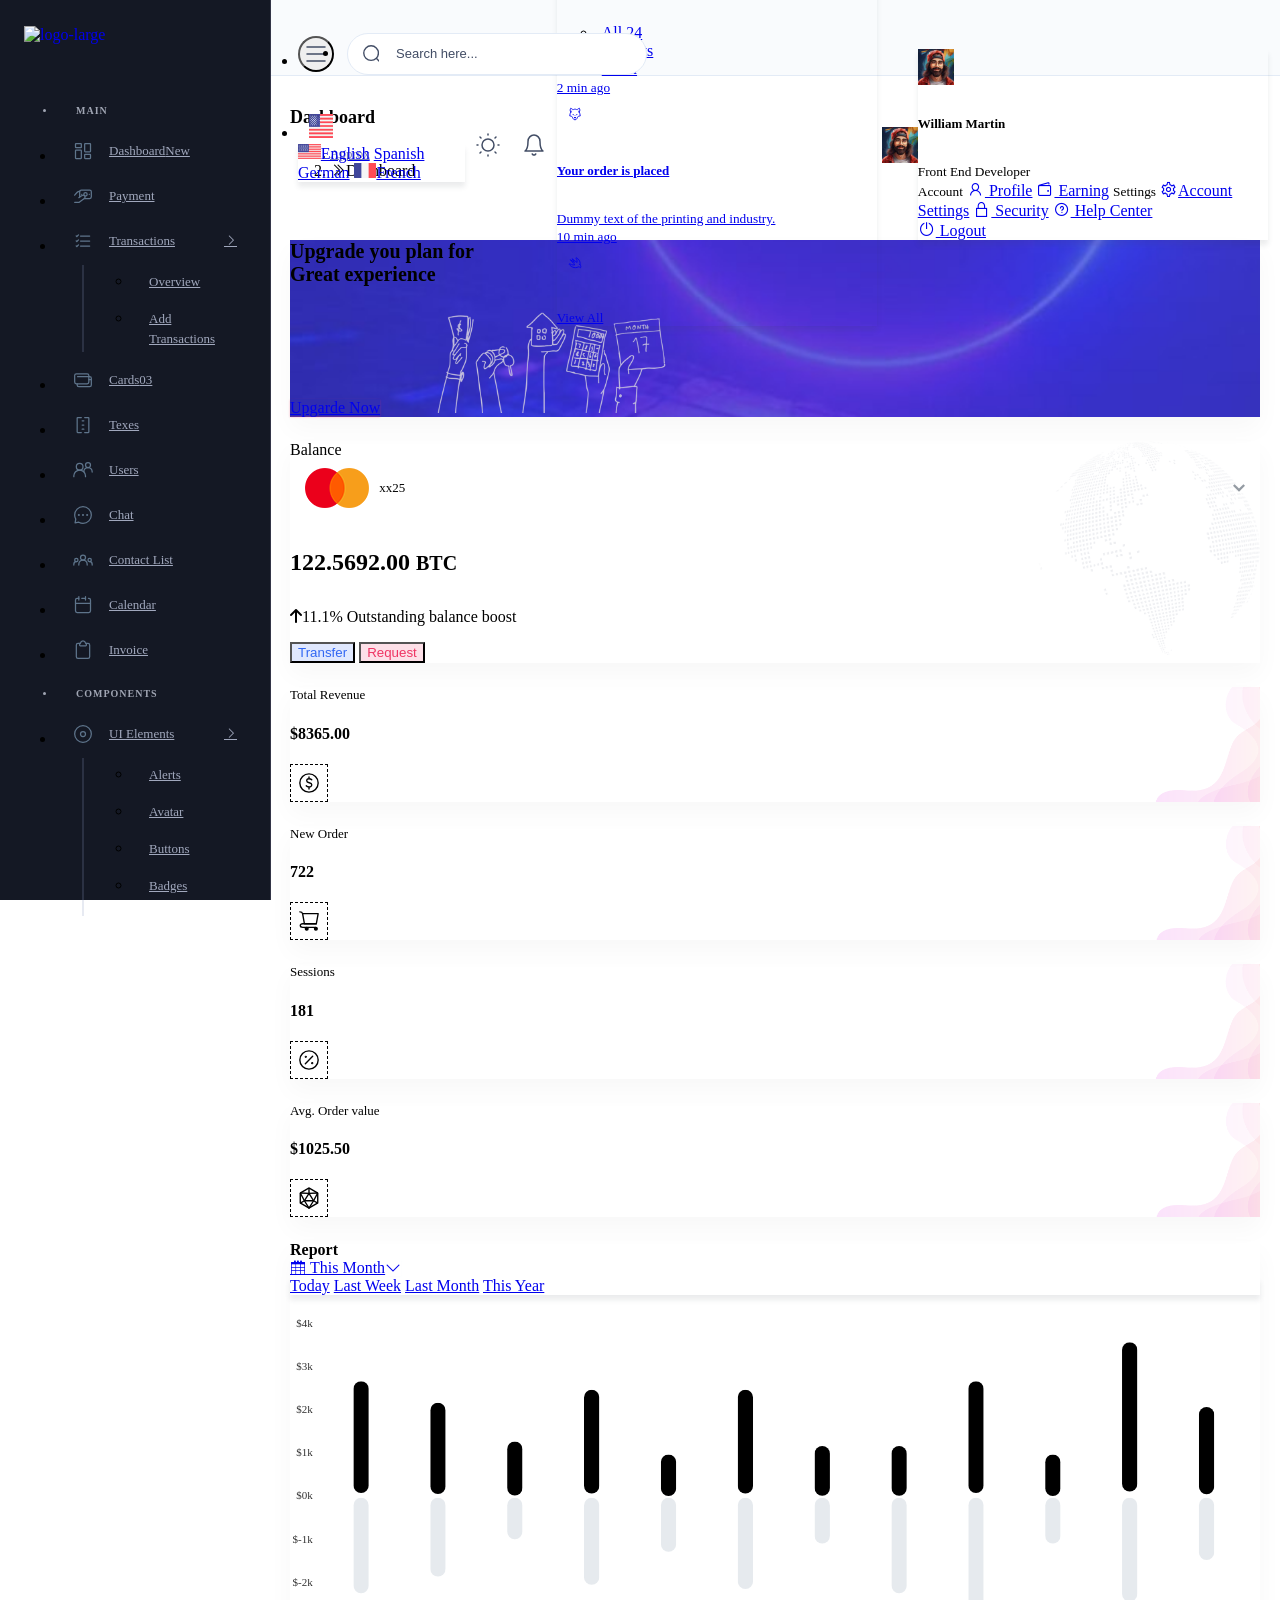
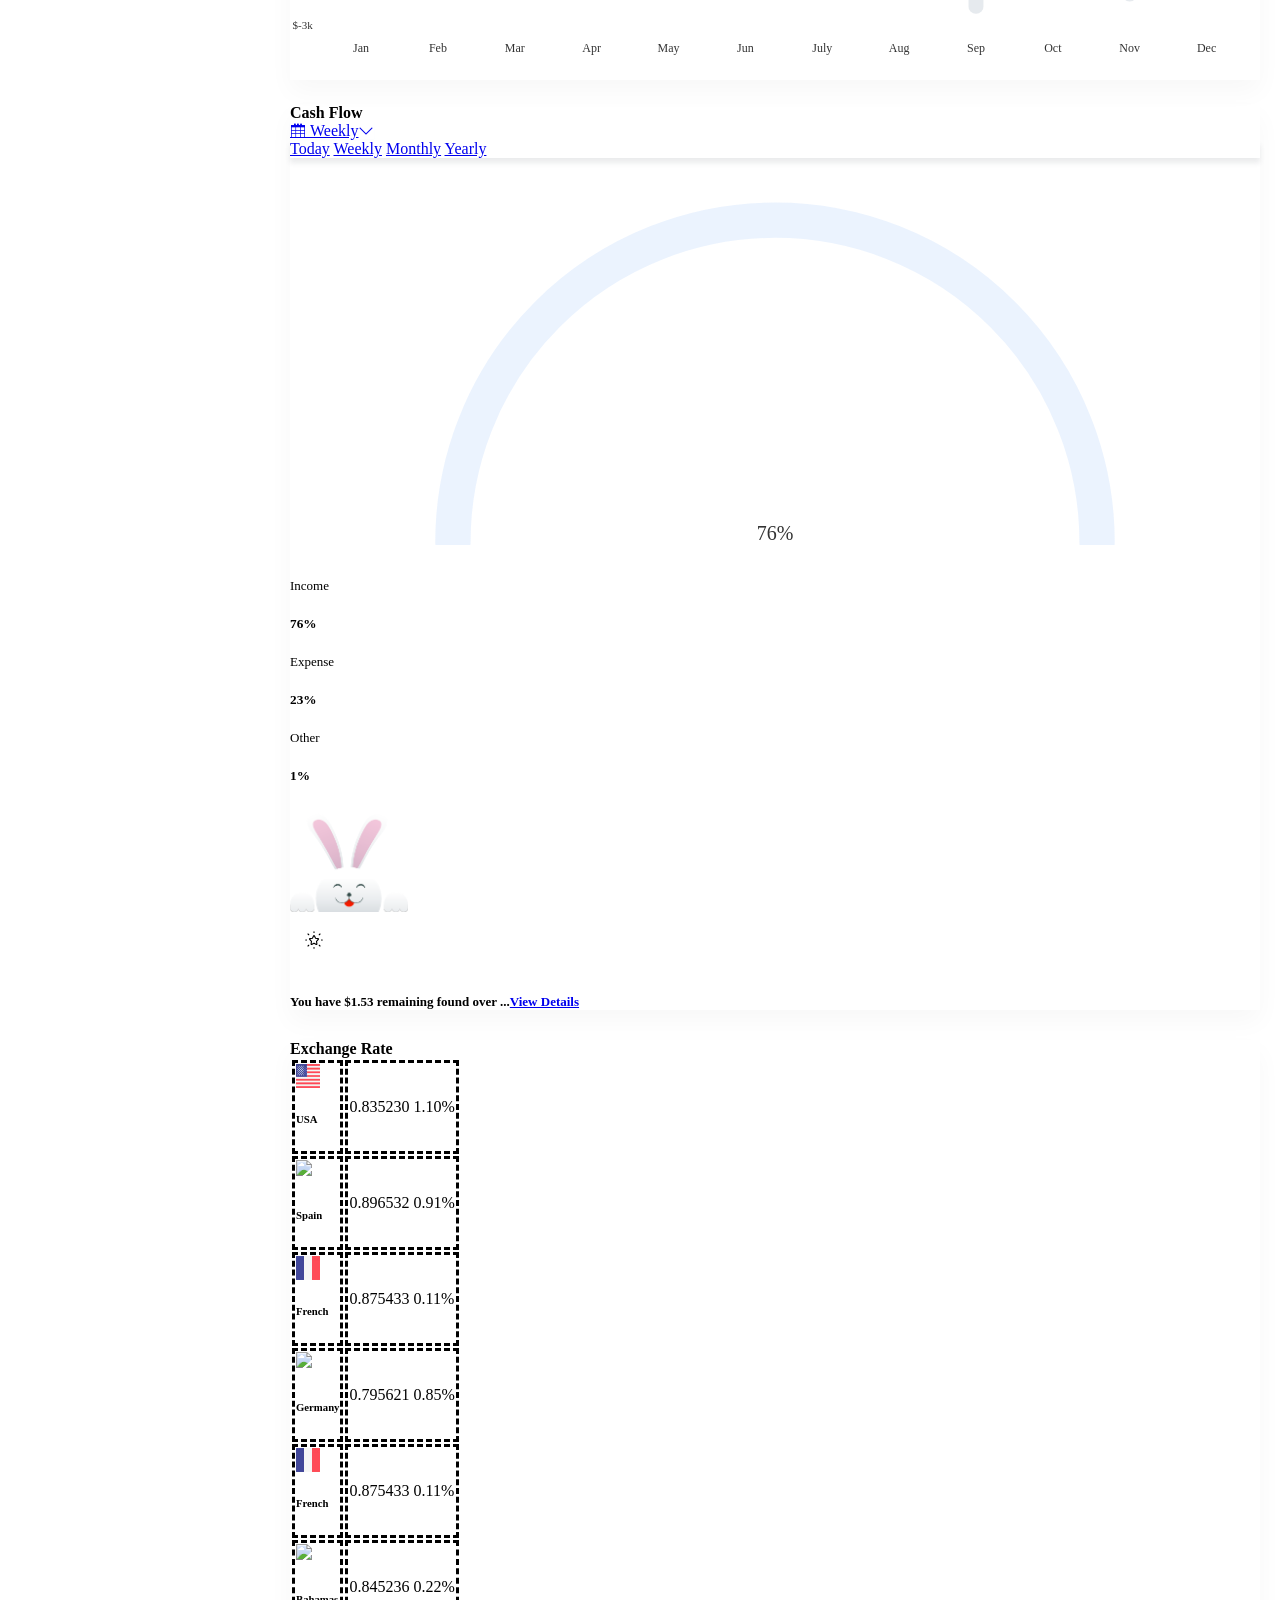
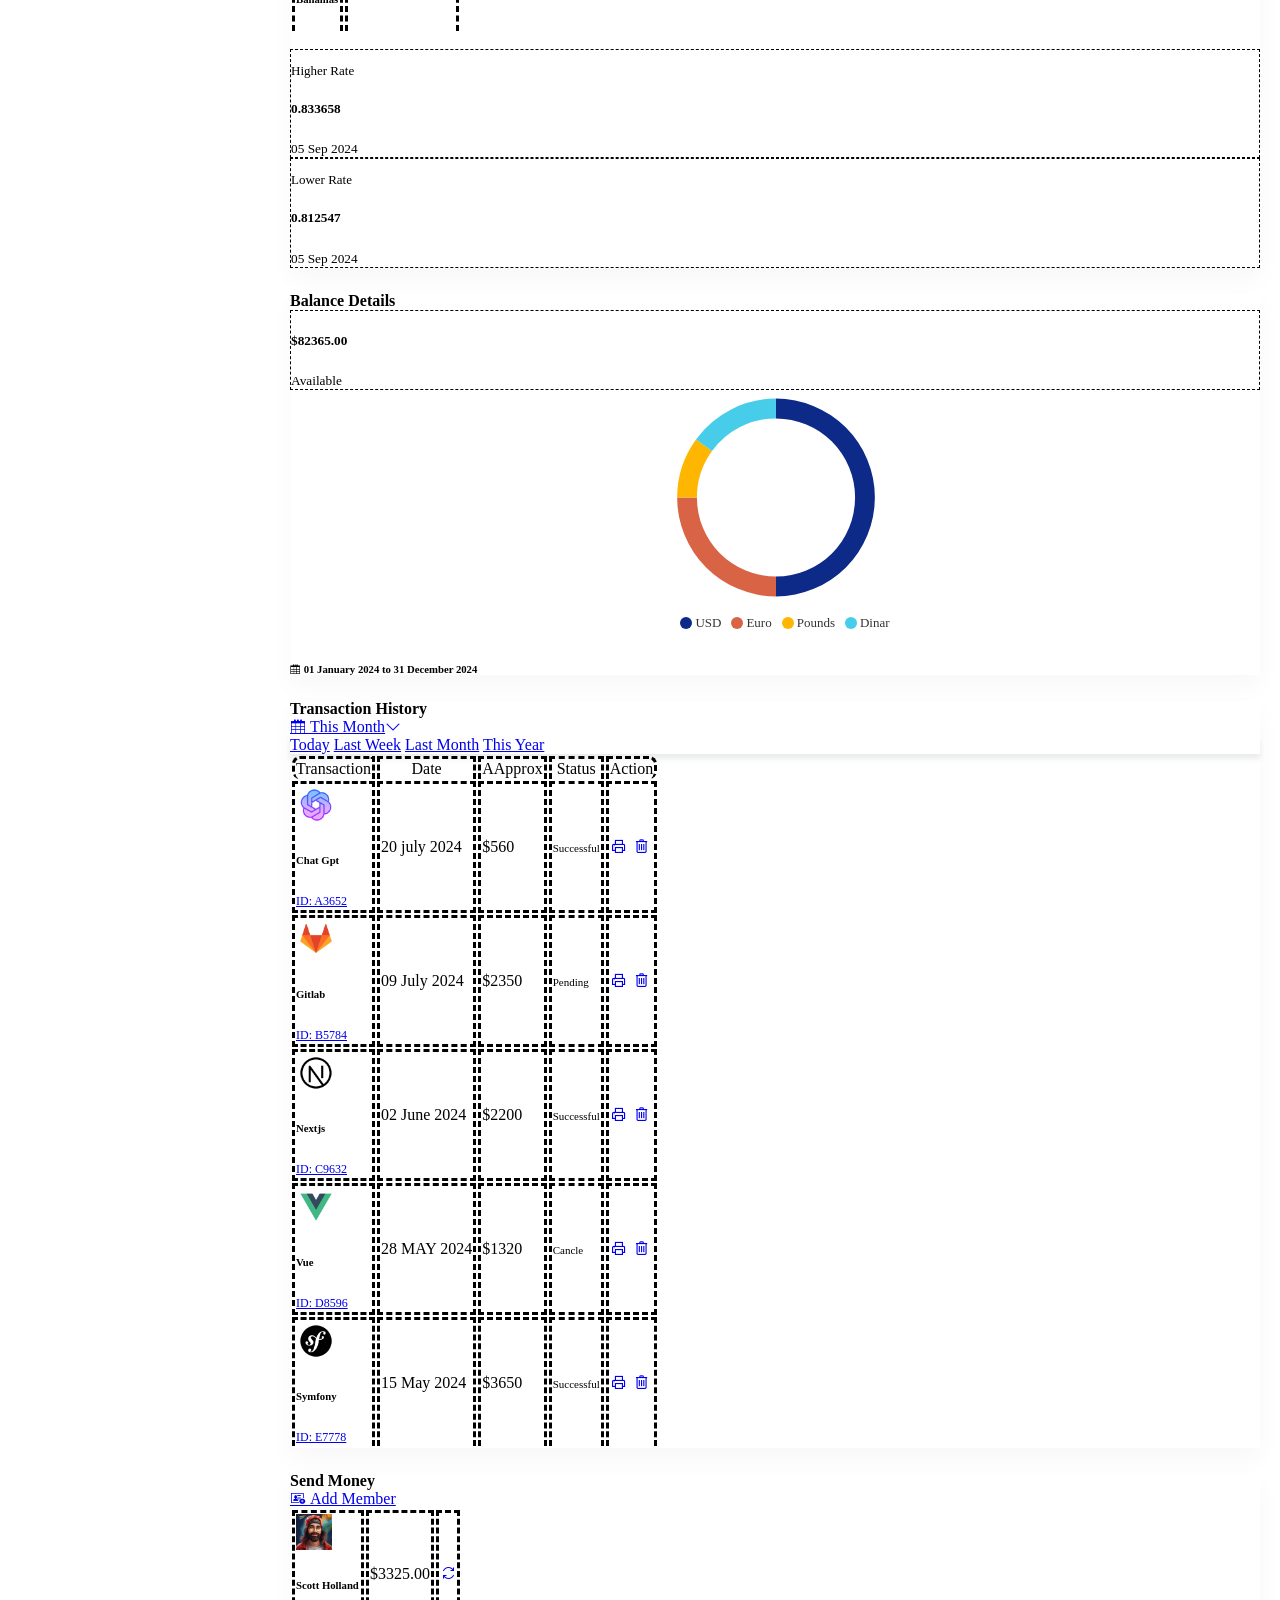
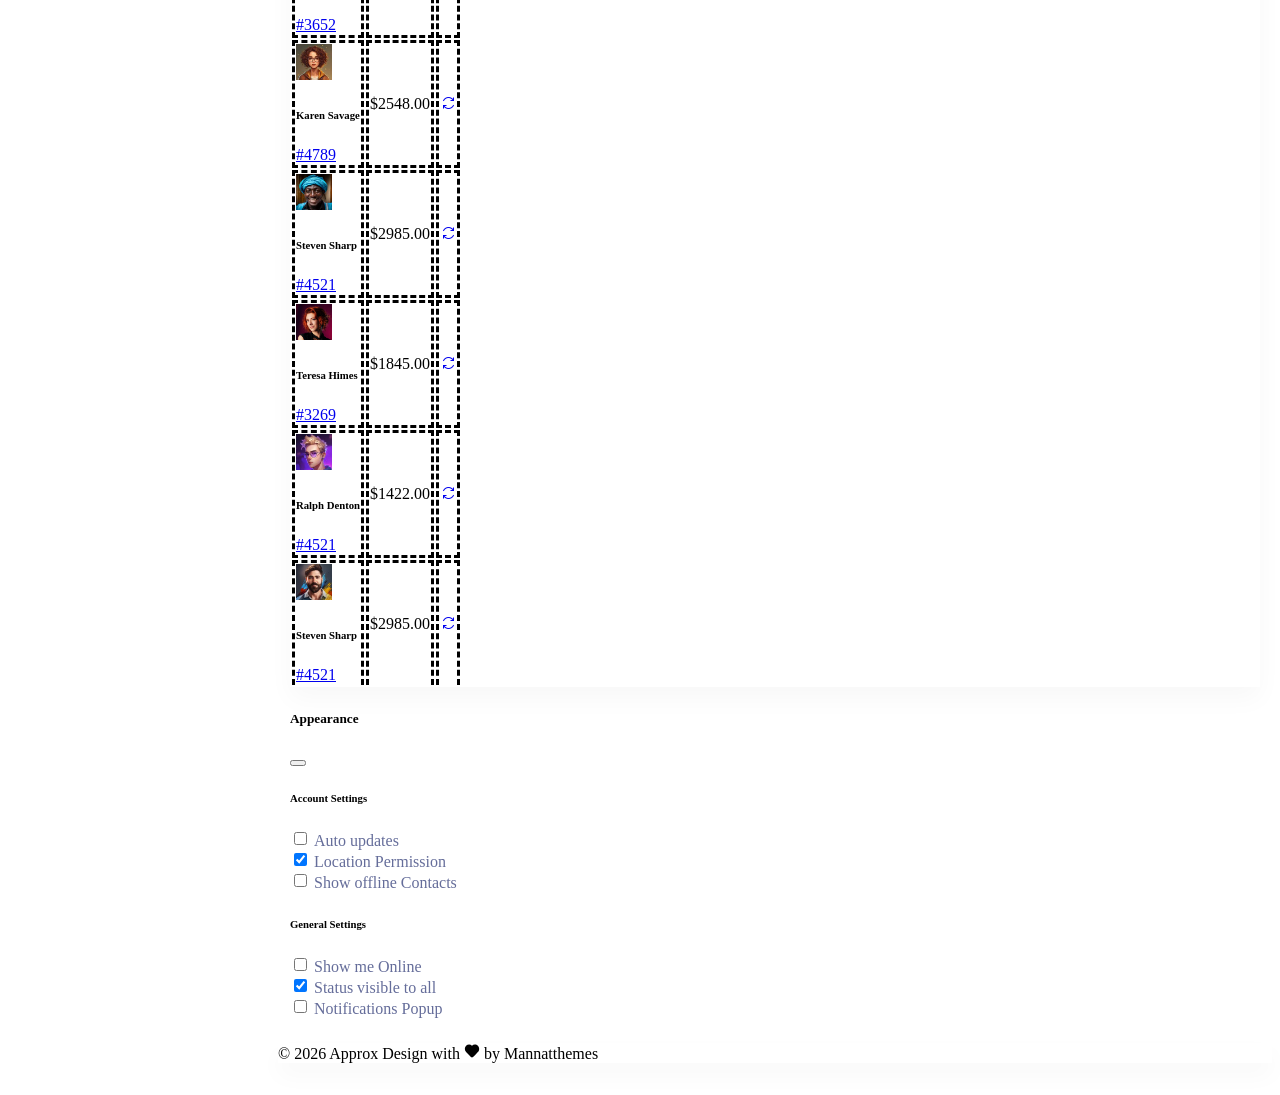
==== template/index.html @ e27d9a94 "initialisation de la partie frontend du projet e-kigega qui est un plateforme de gestion financiere " ====
<!DOCTYPE html>
<html lang="en" dir="ltr" data-startbar="dark" data-bs-theme="light">

<head>
    

    <meta charset="utf-8" />
            <title>Dashboard | Approx - Admin & Dashboard Template</title>
            <meta name="viewport" content="width=device-width, initial-scale=1, shrink-to-fit=no">
            <meta content="Premium Multipurpose Admin & Dashboard Template" name="description" />
            <meta content="" name="author" />
            <meta http-equiv="X-UA-Compatible" content="IE=edge" />

            <!-- App favicon -->
            <link rel="shortcut icon" href="assets/images/favicon.ico">

       

     <!-- App css -->
     <link href="assets/css/bootstrap.min.css" rel="stylesheet" type="text/css" />
     <link href="assets/css/icons.min.css" rel="stylesheet" type="text/css" />
     <link href="assets/css/app.min.css" rel="stylesheet" type="text/css" />

</head>

<body>

    <!-- Top Bar Start -->
    <div class="topbar d-print-none">
        <div class="container-fluid">
            <nav class="topbar-custom d-flex justify-content-between" id="topbar-custom">    
        

                <ul class="topbar-item list-unstyled d-inline-flex align-items-center mb-0">                        
                    <li>
                        <button class="nav-link mobile-menu-btn nav-icon" id="togglemenu">
                            <i class="iconoir-menu"></i>
                        </button>
                    </li> 
                    <li class="hide-phone app-search">
                        <form role="search" action="#" method="get">
                            <input type="search" name="search" class="form-control top-search mb-0" placeholder="Search here...">
                            <button type="submit"><i class="iconoir-search"></i></button>
                        </form>
                    </li>                    
                </ul>
                <ul class="topbar-item list-unstyled d-inline-flex align-items-center mb-0">
                   
                    <li class="dropdown">
                        <a class="nav-link dropdown-toggle arrow-none nav-icon" data-bs-toggle="dropdown" href="#" role="button"
                        aria-haspopup="false" aria-expanded="false" data-bs-offset="0,19">
                        <img src="assets/images/flags/us_flag.jpg" alt="" class="thumb-sm rounded-circle">
                        </a>
                        <div class="dropdown-menu">
                            <a class="dropdown-item" href="#"><img src="assets/images/flags/us_flag.jpg" alt="" height="15" class="me-2">English</a>
                            <a class="dropdown-item" href="#"><img src="assets/images/flags/spain_flag.jpg" alt="" height="15" class="me-2">Spanish</a>
                            <a class="dropdown-item" href="#"><img src="assets/images/flags/germany_flag.jpg" alt="" height="15" class="me-2">German</a>
                            <a class="dropdown-item" href="#"><img src="assets/images/flags/french_flag.jpg" alt="" height="15" class="me-2">French</a>
                        </div>
                    </li><!--end topbar-language-->
        
                    <li class="topbar-item">
                        <a class="nav-link nav-icon" href="javascript:void(0);" id="light-dark-mode">
                            <i class="iconoir-half-moon dark-mode"></i>
                            <i class="iconoir-sun-light light-mode"></i>
                        </a>                    
                    </li>
    
                    <li class="dropdown topbar-item">
                        <a class="nav-link dropdown-toggle arrow-none nav-icon" data-bs-toggle="dropdown" href="#" role="button"
                            aria-haspopup="false" aria-expanded="false" data-bs-offset="0,19">
                            <i class="iconoir-bell"></i>
                            <span class="alert-badge"></span>
                        </a>
                        <div class="dropdown-menu stop dropdown-menu-end dropdown-lg py-0">
                        
                            <h5 class="dropdown-item-text m-0 py-3 d-flex justify-content-between align-items-center">
                                Notifications <a href="#" class="badge text-body-tertiary badge-pill">
                                    <i class="iconoir-plus-circle fs-4"></i>
                                </a>
                            </h5>
                            <ul class="nav nav-tabs nav-tabs-custom nav-success nav-justified mb-1" role="tablist">
                                <li class="nav-item" role="presentation">
                                    <a class="nav-link mx-0 active" data-bs-toggle="tab" href="#All" role="tab" aria-selected="true">
                                        All <span class="badge bg-primary-subtle text-primary badge-pill ms-1">24</span>
                                    </a>
                                </li>
                                <li class="nav-item" role="presentation">
                                    <a class="nav-link mx-0" data-bs-toggle="tab" href="#Projects" role="tab" aria-selected="false" tabindex="-1">
                                        Projects
                                    </a>
                                </li>
                                <li class="nav-item" role="presentation">
                                    <a class="nav-link mx-0" data-bs-toggle="tab" href="#Teams" role="tab" aria-selected="false" tabindex="-1">
                                        Team
                                    </a>
                                </li>
                            </ul>
                            <div class="ms-0" style="max-height:230px;" data-simplebar>
                                <div class="tab-content" id="myTabContent">
                                    <div class="tab-pane fade show active" id="All" role="tabpanel" aria-labelledby="all-tab" tabindex="0">
                                        <!-- item-->
                                        <a href="#" class="dropdown-item py-3">
                                            <small class="float-end text-muted ps-2">2 min ago</small>
                                            <div class="d-flex align-items-center">
                                                <div class="flex-shrink-0 bg-primary-subtle text-primary thumb-md rounded-circle">
                                                    <i class="iconoir-wolf fs-4"></i>
                                                </div>
                                                <div class="flex-grow-1 ms-2 text-truncate">
                                                    <h6 class="my-0 fw-normal text-dark fs-13">Your order is placed</h6>
                                                    <small class="text-muted mb-0">Dummy text of the printing and industry.</small>
                                                </div><!--end media-body-->
                                            </div><!--end media-->
                                        </a><!--end-item-->
                                        <!-- item-->
                                        <a href="#" class="dropdown-item py-3">
                                            <small class="float-end text-muted ps-2">10 min ago</small>
                                            <div class="d-flex align-items-center">
                                                <div class="flex-shrink-0 bg-primary-subtle text-primary thumb-md rounded-circle">
                                                    <i class="iconoir-apple-swift fs-4"></i>
                                                </div>
                                                <div class="flex-grow-1 ms-2 text-truncate">
                                                    <h6 class="my-0 fw-normal text-dark fs-13">Meeting with designers</h6>
                                                    <small class="text-muted mb-0">It is a long established fact that a reader.</small>
                                                </div><!--end media-body-->
                                            </div><!--end media-->
                                        </a><!--end-item-->
                                        <!-- item-->
                                        <a href="#" class="dropdown-item py-3">
                                            <small class="float-end text-muted ps-2">40 min ago</small>
                                            <div class="d-flex align-items-center">
                                                <div class="flex-shrink-0 bg-primary-subtle text-primary thumb-md rounded-circle">                                                    
                                                    <i class="iconoir-birthday-cake fs-4"></i>
                                                </div>
                                                <div class="flex-grow-1 ms-2 text-truncate">
                                                    <h6 class="my-0 fw-normal text-dark fs-13">UX 3 Task complete.</h6>
                                                    <small class="text-muted mb-0">Dummy text of the printing.</small>
                                                </div><!--end media-body-->
                                            </div><!--end media-->
                                        </a><!--end-item-->
                                        <!-- item-->
                                        <a href="#" class="dropdown-item py-3">
                                            <small class="float-end text-muted ps-2">1 hr ago</small>
                                            <div class="d-flex align-items-center">
                                                <div class="flex-shrink-0 bg-primary-subtle text-primary thumb-md rounded-circle">
                                                    <i class="iconoir-drone fs-4"></i>
                                                </div>
                                                <div class="flex-grow-1 ms-2 text-truncate">
                                                    <h6 class="my-0 fw-normal text-dark fs-13">Your order is placed</h6>
                                                    <small class="text-muted mb-0">It is a long established fact that a reader.</small>
                                                </div><!--end media-body-->
                                            </div><!--end media-->
                                        </a><!--end-item-->
                                        <!-- item-->
                                        <a href="#" class="dropdown-item py-3">
                                            <small class="float-end text-muted ps-2">2 hrs ago</small>
                                            <div class="d-flex align-items-center">
                                                <div class="flex-shrink-0 bg-primary-subtle text-primary thumb-md rounded-circle">
                                                    <i class="iconoir-user fs-4"></i>
                                                </div>
                                                <div class="flex-grow-1 ms-2 text-truncate">
                                                    <h6 class="my-0 fw-normal text-dark fs-13">Payment Successfull</h6>
                                                    <small class="text-muted mb-0">Dummy text of the printing.</small>
                                                </div><!--end media-body-->
                                            </div><!--end media-->
                                        </a><!--end-item-->
                                    </div>
                                    <div class="tab-pane fade" id="Projects" role="tabpanel" aria-labelledby="projects-tab" tabindex="0">
                                        <!-- item-->
                                        <a href="#" class="dropdown-item py-3">
                                            <small class="float-end text-muted ps-2">40 min ago</small>
                                            <div class="d-flex align-items-center">
                                                <div class="flex-shrink-0 bg-primary-subtle text-primary thumb-md rounded-circle">                                                    
                                                    <i class="iconoir-birthday-cake fs-4"></i>
                                                </div>
                                                <div class="flex-grow-1 ms-2 text-truncate">
                                                    <h6 class="my-0 fw-normal text-dark fs-13">UX 3 Task complete.</h6>
                                                    <small class="text-muted mb-0">Dummy text of the printing.</small>
                                                </div><!--end media-body-->
                                            </div><!--end media-->
                                        </a><!--end-item-->
                                        <!-- item-->
                                        <a href="#" class="dropdown-item py-3">
                                            <small class="float-end text-muted ps-2">1 hr ago</small>
                                            <div class="d-flex align-items-center">
                                                <div class="flex-shrink-0 bg-primary-subtle text-primary thumb-md rounded-circle">
                                                    <i class="iconoir-drone fs-4"></i>
                                                </div>
                                                <div class="flex-grow-1 ms-2 text-truncate">
                                                    <h6 class="my-0 fw-normal text-dark fs-13">Your order is placed</h6>
                                                    <small class="text-muted mb-0">It is a long established fact that a reader.</small>
                                                </div><!--end media-body-->
                                            </div><!--end media-->
                                        </a><!--end-item-->
                                        <!-- item-->
                                        <a href="#" class="dropdown-item py-3">
                                            <small class="float-end text-muted ps-2">2 hrs ago</small>
                                            <div class="d-flex align-items-center">
                                                <div class="flex-shrink-0 bg-primary-subtle text-primary thumb-md rounded-circle">
                                                    <i class="iconoir-user fs-4"></i>
                                                </div>
                                                <div class="flex-grow-1 ms-2 text-truncate">
                                                    <h6 class="my-0 fw-normal text-dark fs-13">Payment Successfull</h6>
                                                    <small class="text-muted mb-0">Dummy text of the printing.</small>
                                                </div><!--end media-body-->
                                            </div><!--end media-->
                                        </a><!--end-item-->
                                    </div>
                                    <div class="tab-pane fade" id="Teams" role="tabpanel" aria-labelledby="teams-tab" tabindex="0">
                                        <!-- item-->
                                        <a href="#" class="dropdown-item py-3">
                                            <small class="float-end text-muted ps-2">1 hr ago</small>
                                            <div class="d-flex align-items-center">
                                                <div class="flex-shrink-0 bg-primary-subtle text-primary thumb-md rounded-circle">
                                                    <i class="iconoir-drone fs-4"></i>
                                                </div>
                                                <div class="flex-grow-1 ms-2 text-truncate">
                                                    <h6 class="my-0 fw-normal text-dark fs-13">Your order is placed</h6>
                                                    <small class="text-muted mb-0">It is a long established fact that a reader.</small>
                                                </div><!--end media-body-->
                                            </div><!--end media-->
                                        </a><!--end-item-->
                                        <!-- item-->
                                        <a href="#" class="dropdown-item py-3">
                                            <small class="float-end text-muted ps-2">2 hrs ago</small>
                                            <div class="d-flex align-items-center">
                                                <div class="flex-shrink-0 bg-primary-subtle text-primary thumb-md rounded-circle">
                                                    <i class="iconoir-user fs-4"></i>
                                                </div>
                                                <div class="flex-grow-1 ms-2 text-truncate">
                                                    <h6 class="my-0 fw-normal text-dark fs-13">Payment Successfull</h6>
                                                    <small class="text-muted mb-0">Dummy text of the printing.</small>
                                                </div><!--end media-body-->
                                            </div><!--end media-->
                                        </a><!--end-item-->
                                    </div>
                                </div>
                            
                            </div>
                            <!-- All-->
                            <a href="pages-notifications.html" class="dropdown-item text-center text-dark fs-13 py-2">
                                View All <i class="fi-arrow-right"></i>
                            </a>
                        </div>
                    </li>
    
                    <li class="dropdown topbar-item">
                        <a class="nav-link dropdown-toggle arrow-none nav-icon" data-bs-toggle="dropdown" href="#" role="button"
                            aria-haspopup="false" aria-expanded="false" data-bs-offset="0,19">
                            <img src="assets/images/users/avatar-1.jpg" alt="" class="thumb-md rounded-circle">
                        </a>
                        <div class="dropdown-menu dropdown-menu-end py-0">
                            <div class="d-flex align-items-center dropdown-item py-2 bg-secondary-subtle">
                                <div class="flex-shrink-0">
                                    <img src="assets/images/users/avatar-1.jpg" alt="" class="thumb-md rounded-circle">
                                </div>
                                <div class="flex-grow-1 ms-2 text-truncate align-self-center">
                                    <h6 class="my-0 fw-medium text-dark fs-13">William Martin</h6>
                                    <small class="text-muted mb-0">Front End Developer</small>
                                </div><!--end media-body-->
                            </div>
                            <div class="dropdown-divider mt-0"></div>
                            <small class="text-muted px-2 pb-1 d-block">Account</small>
                            <a class="dropdown-item" href="pages-profile.html"><i class="las la-user fs-18 me-1 align-text-bottom"></i> Profile</a>
                            <a class="dropdown-item" href="pages-faq.html"><i class="las la-wallet fs-18 me-1 align-text-bottom"></i> Earning</a>
                            <small class="text-muted px-2 py-1 d-block">Settings</small>                        
                            <a class="dropdown-item" href="pages-profile.html"><i class="las la-cog fs-18 me-1 align-text-bottom"></i>Account Settings</a>
                            <a class="dropdown-item" href="pages-profile.html"><i class="las la-lock fs-18 me-1 align-text-bottom"></i> Security</a>
                            <a class="dropdown-item" href="pages-faq.html"><i class="las la-question-circle fs-18 me-1 align-text-bottom"></i> Help Center</a>                       
                            <div class="dropdown-divider mb-0"></div>
                            <a class="dropdown-item text-danger" href="auth-login.html"><i class="las la-power-off fs-18 me-1 align-text-bottom"></i> Logout</a>
                        </div>
                    </li>
                </ul><!--end topbar-nav-->
            </nav>
            <!-- end navbar-->
        </div>
    </div>
    <!-- Top Bar End -->
    <!-- leftbar-tab-menu -->
    <div class="startbar d-print-none">
        <!--start brand-->
        <div class="brand">
            <a href="index.html" class="logo">
                <span>
                    <img src="assets/images/logo-sm.png" alt="logo-small" class="logo-sm">
                </span>
                <span class="">
                    <img src="assets/images/logo-light.png" alt="logo-large" class="logo-lg logo-light">
                    <img src="assets/images/logo-dark.png" alt="logo-large" class="logo-lg logo-dark">
                </span>
            </a>
        </div>
        <!--end brand-->
        <!--start startbar-menu-->
        <div class="startbar-menu" >
            <div class="startbar-collapse" id="startbarCollapse" data-simplebar>
                <div class="d-flex align-items-start flex-column w-100">
                    <!-- Navigation -->
                    <ul class="navbar-nav mb-auto w-100">
                        <li class="menu-label mt-2">
                            <span>Main</span>
                        </li>

                        <li class="nav-item">
                            <a class="nav-link" href="index.html">
                                <i class="iconoir-report-columns menu-icon"></i>
                                <span>Dashboard</span>
                                <span class="badge text-bg-info ms-auto">New</span>
                            </a>
                        </li><!--end nav-item-->
                        <li class="nav-item">
                            <a class="nav-link" href="payment.html">
                                <i class="iconoir-hand-cash menu-icon"></i>
                                <span>Payment</span>
                            </a>
                        </li><!--end nav-item-->
                        <li class="nav-item">
                            <a class="nav-link" href="#sidebarTransactions" data-bs-toggle="collapse" role="button"
                                aria-expanded="false" aria-controls="sidebarTransactions">
                                <i class="iconoir-task-list menu-icon"></i>
                                <span>Transactions</span>
                            </a>
                            <div class="collapse " id="sidebarTransactions">
                                <ul class="nav flex-column">
                                    <li class="nav-item">
                                        <a class="nav-link" href="transactions.html">Overview</a>
                                    </li><!--end nav-item-->
                                    <li class="nav-item">
                                        <a class="nav-link" href="new-transaction.html">Add Transactions</a>
                                    </li><!--end nav-item-->
                                </ul><!--end nav-->
                            </div><!--end startbarTables-->
                        </li><!--end nav-item-->
                        <li class="nav-item">
                            <a class="nav-link" href="cards.html">
                                <i class="iconoir-credit-cards menu-icon"></i>
                                <span>Cards</span>
                                <span class="badge text-bg-pink ms-auto">03</span>
                            </a>
                        </li><!--end nav-item-->
                        <li class="nav-item">
                            <a class="nav-link" href="taxes.html">
                                <i class="iconoir-plug-type-l menu-icon"></i>
                                <span>Texes</span>
                            </a>
                        </li><!--end nav-item-->
                        <li class="nav-item">
                            <a class="nav-link" href="users.html">
                                <i class="iconoir-group menu-icon"></i>
                                <span>Users</span>
                            </a>
                        </li><!--end nav-item-->
                     
                        <li class="nav-item">
                            <a class="nav-link" href="apps-chat.html">
                                <i class="iconoir-chat-bubble menu-icon"></i> 
                                <span>Chat</span>
                            </a>
                        </li><!--end nav-item--> 
                        <li class="nav-item">
                            <a class="nav-link" href="apps-contact-list.html">
                                <i class="iconoir-community menu-icon"></i> 
                                <span>Contact List</span>
                            </a>
                        </li><!--end nav-item--> 
                        <li class="nav-item">
                            <a class="nav-link" href="apps-calendar.html">
                                <i class="iconoir-calendar menu-icon"></i> 
                                <span>Calendar</span>
                            </a>
                        </li><!--end nav-item-->  
                        <li class="nav-item">
                            <a class="nav-link" href="apps-invoice.html">
                                <i class="iconoir-paste-clipboard menu-icon"></i> 
                                <span>Invoice</span>
                            </a>
                        </li><!--end nav-item-->
                   
                        <li class="menu-label mt-2">
                            <small class="label-border">
                                <div class="border_left hidden-xs"></div>
                                <div class="border_right"></div>
                            </small>
                            <span>Components</span>
                        </li>
                        <li class="nav-item">
                            <a class="nav-link" href="#sidebarElements" data-bs-toggle="collapse" role="button"
                                aria-expanded="false" aria-controls="sidebarElements">
                                <i class="iconoir-compact-disc menu-icon"></i>
                                <span>UI Elements</span>
                            </a>
                            <div class="collapse " id="sidebarElements">
                                <ul class="nav flex-column">
                                    <li class="nav-item">
                                        <a class="nav-link" href="ui-alerts.html">Alerts</a>
                                    </li><!--end nav-item--> 
                                    <li class="nav-item">
                                        <a class="nav-link" href="ui-avatar.html">Avatar</a>
                                    </li><!--end nav-item-->
                                    <li class="nav-item">
                                        <a class="nav-link" href="ui-buttons.html">Buttons</a>
                                    </li><!--end nav-item-->
                                    <li class="nav-item">
                                        <a class="nav-link" href="ui-badges.html">Badges</a>
                                    </li><!--end nav-item-->
                                    <li class="nav-item">
                                        <a class="nav-link" href="ui-cards.html">Cards</a>
                                    </li><!--end nav-item-->
                                    <li class="nav-item">
                                        <a class="nav-link" href="ui-carousels.html">Carousels</a>
                                    </li><!--end nav-item-->                                
                                    <li class="nav-item">
                                        <a class="nav-link" href="ui-dropdowns.html">Dropdowns</a>
                                    </li><!--end nav-item-->                                   
                                    <li class="nav-item">
                                        <a class="nav-link" href="ui-grids.html">Grids</a>
                                    </li><!--end nav-item-->                                
                                    <li class="nav-item">
                                        <a class="nav-link" href="ui-images.html">Images</a>
                                    </li><!--end nav-item-->
                                    <li class="nav-item">
                                        <a class="nav-link" href="ui-list.html">List</a>
                                    </li><!--end nav-item-->                                   
                                    <li class="nav-item">
                                        <a class="nav-link" href="ui-modals.html">Modals</a>
                                    </li><!--end nav-item-->
                                    <li class="nav-item">
                                        <a class="nav-link" href="ui-navs.html">Navs</a>
                                    </li><!--end nav-item-->
                                    <li class="nav-item">
                                        <a class="nav-link" href="ui-navbar.html">Navbar</a>
                                    </li><!--end nav-item--> 
                                    <li class="nav-item">
                                        <a class="nav-link" href="ui-paginations.html">Paginations</a>
                                    </li><!--end nav-item-->   
                                    <li class="nav-item">
                                        <a class="nav-link" href="ui-popover-tooltips.html">Popover & Tooltips</a>
                                    </li><!--end nav-item-->                                
                                    <li class="nav-item">
                                        <a class="nav-link" href="ui-progress.html">Progress</a>
                                    </li><!--end nav-item-->                                
                                    <li class="nav-item">
                                        <a class="nav-link" href="ui-spinners.html">Spinners</a>
                                    </li><!--end nav-item-->
                                    <li class="nav-item">
                                        <a class="nav-link" href="ui-tabs-accordions.html">Tabs & Accordions</a>
                                    </li><!--end nav-item-->                               
                                    <li class="nav-item">
                                        <a class="nav-link" href="ui-typography.html">Typography</a>
                                    </li><!--end nav-item-->
                                    <li class="nav-item">
                                        <a class="nav-link" href="ui-videos.html">Videos</a>
                                    </li><!--end nav-item--> 
                                </ul><!--end nav-->
                            </div><!--end startbarElements-->
                        </li><!--end nav-item-->
                        <li class="nav-item">
                            <a class="nav-link" href="#sidebarAdvancedUI" data-bs-toggle="collapse" role="button"
                                aria-expanded="false" aria-controls="sidebarAdvancedUI">
                                <i class="iconoir-peace-hand menu-icon"></i>
                                <span>Advanced UI</span><span class="badge rounded text-success bg-success-subtle ms-1">New</span>
                            </a>
                            <div class="collapse " id="sidebarAdvancedUI">
                                <ul class="nav flex-column">
                                    <li class="nav-item">
                                        <a class="nav-link" href="advanced-animation.html">Animation</a>
                                    </li><!--end nav-item-->
                                    <li class="nav-item">
                                        <a class="nav-link" href="advanced-clipboard.html">Clip Board</a>
                                    </li><!--end nav-item-->
                                    <li class="nav-item">
                                        <a class="nav-link" href="advanced-dragula.html">Dragula</a>
                                    </li><!--end nav-item-->
                                    <li class="nav-item">
                                        <a class="nav-link" href="advanced-files.html">File Manager</a>
                                    </li><!--end nav-item--> 
                                    <li class="nav-item">
                                        <a class="nav-link" href="advanced-highlight.html">Highlight</a>
                                    </li><!--end nav-item-->
                                    <li class="nav-item">
                                        <a class="nav-link" href="advanced-rangeslider.html">Range Slider</a>
                                    </li><!--end nav-item-->
                                    <li class="nav-item">
                                        <a class="nav-link" href="advanced-ratings.html">Ratings</a>
                                    </li><!--end nav-item-->
                                    <li class="nav-item">
                                        <a class="nav-link" href="advanced-ribbons.html">Ribbons</a>
                                    </li><!--end nav-item-->                                  
                                    <li class="nav-item">
                                        <a class="nav-link" href="advanced-sweetalerts.html">Sweet Alerts</a>
                                    </li><!--end nav-item-->
                                    <li class="nav-item">
                                        <a class="nav-link" href="advanced-toasts.html">Toasts</a>
                                    </li><!--end nav-item-->
                                </ul><!--end nav-->
                            </div><!--end startbarAdvancedUI-->
                        </li><!--end nav-item-->
                        <li class="nav-item">
                            <a class="nav-link" href="#sidebarForms" data-bs-toggle="collapse" role="button"
                                aria-expanded="false" aria-controls="sidebarForms">
                                <i class="iconoir-cube-hole menu-icon"></i>
                                <span>Forms</span>
                            </a>
                            <div class="collapse " id="sidebarForms">
                                <ul class="nav flex-column">
                                    <li class="nav-item">
                                        <a class="nav-link" href="forms-elements.html">Basic Elements</a>
                                    </li><!--end nav-item-->
                                    <li class="nav-item">
                                        <a class="nav-link" href="forms-advanced.html">Advance Elements</a>
                                    </li><!--end nav-item-->
                                    <li class="nav-item">
                                        <a class="nav-link" href="forms-validation.html">Validation</a>
                                    </li><!--end nav-item-->
                                    <li class="nav-item">
                                        <a class="nav-link" href="forms-wizard.html">Wizard</a>
                                    </li><!--end nav-item-->
                                    <li class="nav-item">
                                        <a class="nav-link" href="forms-editors.html">Editors</a>
                                    </li><!--end nav-item-->
                                    <li class="nav-item">
                                        <a class="nav-link" href="forms-uploads.html">File Upload</a>
                                    </li><!--end nav-item-->
                                    <li class="nav-item">
                                        <a class="nav-link" href="forms-img-crop.html">Image Crop</a>
                                    </li><!--end nav-item-->
                                </ul><!--end nav-->
                            </div><!--end startbarForms-->
                        </li><!--end nav-item-->
                        <li class="nav-item">
                            <a class="nav-link" href="#sidebarCharts" data-bs-toggle="collapse" role="button"
                                aria-expanded="false" aria-controls="sidebarCharts">
                                <i class="iconoir-candlestick-chart menu-icon"></i>
                                <span>Charts</span>
                            </a>
                            <div class="collapse " id="sidebarCharts">
                                <ul class="nav flex-column">
                                    <li class="nav-item">
                                        <a class="nav-link" href="charts-apex.html">Apex</a>
                                    </li><!--end nav-item-->
                                    <li class="nav-item">
                                        <a class="nav-link" href="charts-justgage.html">JustGage</a>
                                    </li><!--end nav-item-->
                                    <li class="nav-item">
                                        <a class="nav-link" href="charts-chartjs.html">Chartjs</a>
                                    </li><!--end nav-item--> 
                                    <li class="nav-item">
                                        <a class="nav-link" href="charts-toast-ui.html">Toast</a>
                                    </li><!--end nav-item--> 
                                </ul><!--end nav-->
                            </div><!--end startbarCharts-->
                        </li><!--end nav-item-->
                        <li class="nav-item">
                            <a class="nav-link" href="#sidebarTables" data-bs-toggle="collapse" role="button"
                                aria-expanded="false" aria-controls="sidebarTables">
                                <i class="iconoir-list menu-icon"></i>
                                <span>Tables</span>
                            </a>
                            <div class="collapse " id="sidebarTables">
                                <ul class="nav flex-column">
                                    <li class="nav-item">
                                        <a class="nav-link" href="tables-basic.html">Basic</a>
                                    </li><!--end nav-item-->
                                    <li class="nav-item">
                                        <a class="nav-link" href="tables-datatable.html">Datatables</a>
                                    </li><!--end nav-item-->
                                    <li class="nav-item">
                                        <a class="nav-link" href="tables-editable.html">Editable</a>
                                    </li><!--end nav-item--> 
                                </ul><!--end nav-->
                            </div><!--end startbarTables-->
                        </li><!--end nav-item-->
                        <li class="nav-item">
                            <a class="nav-link" href="#sidebarIcons" data-bs-toggle="collapse" role="button"
                                aria-expanded="false" aria-controls="sidebarIcons">
                                <i class="iconoir-fire-flame menu-icon"></i>
                                <span>Icons</span>
                            </a>
                            <div class="collapse " id="sidebarIcons">
                                <ul class="nav flex-column">
                                    <li class="nav-item">
                                        <a class="nav-link" href="icons-fontawesome.html">Font Awesome</a>
                                    </li><!--end nav-item-->
                                    <li class="nav-item">
                                        <a class="nav-link" href="icons-lineawesome.html">Line Awesome</a>
                                    </li><!--end nav-item-->
                                    <li class="nav-item">
                                        <a class="nav-link" href="icons-icofont.html">Icofont</a>
                                    </li><!--end nav-item-->
                                    <li class="nav-item">
                                        <a class="nav-link" href="icons-iconoir.html">Iconoir</a>
                                    </li><!--end nav-item-->
                                </ul><!--end nav-->
                            </div><!--end startbarIcons-->
                        </li><!--end nav-item-->
                        <li class="nav-item">
                            <a class="nav-link" href="#sidebarMaps" data-bs-toggle="collapse" role="button"
                                aria-expanded="false" aria-controls="sidebarMaps">
                                <i class="iconoir-map-pin menu-icon"></i>
                                <span>Maps</span>
                            </a>
                            <div class="collapse " id="sidebarMaps">
                                <ul class="nav flex-column">
                                    <li class="nav-item">
                                        <a class="nav-link" href="maps-google.html">Google Maps</a>
                                    </li><!--end nav-item-->
                                    <li class="nav-item">
                                        <a class="nav-link" href="maps-leaflet.html">Leaflet Maps</a>
                                    </li><!--end nav-item-->
                                    <li class="nav-item">
                                        <a class="nav-link" href="maps-vector.html">Vector Maps</a>
                                    </li><!--end nav-item--> 
                                </ul><!--end nav-->
                            </div><!--end startbarMaps-->
                        </li><!--end nav-item-->
                        <li class="nav-item">
                            <a class="nav-link" href="#sidebarEmailTemplates" data-bs-toggle="collapse" role="button"
                                aria-expanded="false" aria-controls="sidebarEmailTemplates">
                                <i class="iconoir-send-mail menu-icon"></i>
                                <span>Email Templates</span>
                            </a>
                            <div class="collapse " id="sidebarEmailTemplates">
                                <ul class="nav flex-column">
                                    <li class="nav-item">
                                        <a class="nav-link" href="email-templates-basic.html">Basic Action Email</a>
                                    </li><!--end nav-item-->
                                    <li class="nav-item">
                                        <a class="nav-link" href="email-templates-alert.html">Alert Email</a>
                                    </li><!--end nav-item-->
                                    <li class="nav-item">
                                        <a class="nav-link" href="email-templates-billing.html">Billing Email</a>
                                    </li><!--end nav-item-->  
                                </ul><!--end nav-->
                            </div><!--end startbarEmailTemplates-->
                        </li><!--end nav-item-->
                        <li class="menu-label mt-2">
                            <small class="label-border">
                                <div class="border_left hidden-xs"></div>
                                <div class="border_right"></div>
                            </small>
                            <span>Crafted</span>
                        </li>
                        <li class="nav-item">
                            <a class="nav-link" href="#sidebarPages" data-bs-toggle="collapse" role="button"
                                aria-expanded="false" aria-controls="sidebarPages">
                                <i class="iconoir-page-star menu-icon"></i>
                                <span>Pages</span>
                            </a>
                            <div class="collapse " id="sidebarPages">
                                <ul class="nav flex-column">
                                    <li class="nav-item">
                                        <a class="nav-link" href="pages-profile.html">Profile</a>
                                    </li><!--end nav-item-->
                                    <li class="nav-item">
                                        <a class="nav-link" href="pages-notifications.html">Notifications</a>
                                    </li><!--end nav-item-->
                                    <li class="nav-item">
                                        <a class="nav-link" href="pages-timeline.html">Timeline</a>
                                    </li><!--end nav-item-->
                                    <li class="nav-item">
                                        <a class="nav-link" href="pages-treeview.html">Treeview</a>
                                    </li><!--end nav-item-->
                                    <li class="nav-item">
                                        <a class="nav-link" href="pages-starter.html">Starter Page</a>
                                    </li><!--end nav-item-->
                                    <li class="nav-item">
                                        <a class="nav-link" href="pages-pricing.html">Pricing</a>
                                    </li><!--end nav-item-->
                                    <li class="nav-item">
                                        <a class="nav-link" href="pages-blogs.html">Blogs</a>
                                    </li><!--end nav-item-->
                                    <li class="nav-item">
                                        <a class="nav-link" href="pages-faq.html">FAQs</a>
                                    </li><!--end nav-item-->
                                    <li class="nav-item">
                                        <a class="nav-link" href="pages-gallery.html">Gallery</a>
                                    </li><!--end nav-item-->  
                                </ul><!--end nav-->
                            </div><!--end startbarPages-->
                        </li><!--end nav-item-->
                        <li class="nav-item">
                            <a class="nav-link" href="#sidebarAuthentication" data-bs-toggle="collapse" role="button"
                                aria-expanded="false" aria-controls="sidebarAuthentication">
                                <i class="iconoir-fingerprint-lock-circle menu-icon"></i>
                                <span>Authentication</span>
                            </a>
                            <div class="collapse " id="sidebarAuthentication">
                                <ul class="nav flex-column">
                                    <li class="nav-item">
                                        <a class="nav-link" href="auth-login.html">Log in</a>
                                    </li><!--end nav-item-->
                                    <li class="nav-item">
                                        <a class="nav-link" href="auth-register.html">Register</a>
                                    </li><!--end nav-item-->
                                    <li class="nav-item">
                                        <a class="nav-link" href="auth-recover-pw.html">Re-Password</a>
                                    </li><!--end nav-item-->
                                    <li class="nav-item">
                                        <a class="nav-link" href="auth-lock-screen.html">Lock Screen</a>
                                    </li><!--end nav-item-->
                                    <li class="nav-item">
                                        <a class="nav-link" href="auth-maintenance.html">Maintenance</a>
                                    </li><!--end nav-item-->
                                    <li class="nav-item">
                                        <a class="nav-link" href="auth-404.html">Error 404</a>
                                    </li><!--end nav-item-->
                                    <li class="nav-item">
                                        <a class="nav-link" href="auth-500.html">Error 500</a>
                                    </li><!--end nav-item-->
                                </ul><!--end nav-->
                            </div><!--end startbarAuthentication-->
                        </li><!--end nav-item-->
                    </ul><!--end navbar-nav--->
                    <div class="update-msg text-center"> 
                        <div class="d-flex justify-content-center align-items-center thumb-lg update-icon-box  rounded-circle mx-auto">
                            <!-- <i class="iconoir-peace-hand h3 align-self-center mb-0 text-primary"></i> -->
                             <img src="assets/images/extra/gold.png" alt="" class="" height="45">
                        </div>                   
                        <h5 class="mt-3">Today's <span class="text-white">$2450.00</span></h5>
                        <p class="mb-3 text-muted">Today's best Investment for you.</p>
                        <a href="javascript: void(0);" class="btn text-primary shadow-sm rounded-pill px-3">Invest Now</a>
                    </div>
                </div>
            </div><!--end startbar-collapse-->
        </div><!--end startbar-menu-->    
    </div><!--end startbar-->
    <div class="startbar-overlay d-print-none"></div>
    <!-- end leftbar-tab-menu-->

    <div class="page-wrapper">

        <!-- Page Content-->
        <div class="page-content">
            <div class="container-fluid">
                <div class="row">
                    <div class="col-sm-12">
                        <div class="page-title-box d-md-flex justify-content-md-between align-items-center">
                            <h4 class="page-title">Dashboard</h4>
                            <div class="">
                                <ol class="breadcrumb mb-0">
                                    <li class="breadcrumb-item"><a href="#">Approx</a>
                                    </li><!--end nav-item-->
                                    <li class="breadcrumb-item active">Dashboard</li>
                                </ol>
                            </div>                            
                        </div><!--end page-title-box-->
                    </div><!--end col-->
                </div><!--end row-->
                <div class="row justify-content-center">
                    <div class="col-lg-7">
                        <div class="row">
                            <div class="col-md-6">
                                <div class="card  bg-welcome-img overflow-hidden">
                                    <div class="card-body">
                                        <div class="">                                            
                                            <h3 class="text-white fw-semibold fs-20 lh-base">Upgrade you plan for
                                            <br>Great experience</h3>
                                            <a href="#" class="btn btn-sm btn-danger">Upgarde Now</a>
                                            <img src="assets/images/extra/fund.png" alt="" class=" mb-n4 float-end" height="107"> 
                                        </div>
                                    </div><!--end card-body-->
                                </div><!--end card-->
                            </div><!--end col-->
                            <div class="col-md-6">
                                <div class="card bg-globe-img">
                                    <div class="card-body">
                                        <div>
                                            <div class="d-flex justify-content-between align-items-center">
                                                <span class="fs-16 fw-semibold">Balance</span>
                                                <form class="">
                                                    <select id="dynamic-select" name="example-select" data-placeholder="Select an option" data-dynamic-select>
                                                        <option value="1" data-img="assets/images/logos/m-card.png">xx25</option>
                                                        <option value="2" data-img="assets/images/logos/ame-bank.png">xx56</option>
                                                    </select>
                                                </form>
                                            </div>
                                            
                                            <h4 class="my-2 fs-24 fw-semibold">122.5692.00 <small class="font-14">BTC</small></h4>                                            
                                            <p class="mb-3 text-muted fw-semibold">
                                                <span class="text-success"><i class="fas fa-arrow-up me-1"></i>11.1%</span> Outstanding balance boost
                                            </p> 
                                            <button type="submit" class="btn btn-soft-primary">Transfer</button>
                                            <button type="button" class="btn btn-soft-danger">Request</button> 
                                        </div>
                                    </div><!--end card-body-->
                                </div><!--end card-->
                            </div><!--end col-->
                        </div><!--end row-->
                    </div><!--end col-->
                    <div class="col-lg-5">
                        <div class="row justify-content-center">
                            <div class="col-md-6 col-lg-6">
                                <div class="card bg-corner-img">
                                    <div class="card-body">
                                        <div class="row d-flex justify-content-center">
                                            <div class="col-9">
                                                <p class="text-muted text-uppercase mb-0 fw-normal fs-13">Total Revenue</p>
                                                <h4 class="mt-1 mb-0 fw-medium">$8365.00</h4>
                                            </div>
                                            <!--end col-->
                                            <div class="col-3 align-self-center">
                                                <div class="d-flex justify-content-center align-items-center thumb-md border-dashed border-primary rounded mx-auto">
                                                    <i class="iconoir-dollar-circle fs-22 align-self-center mb-0 text-primary"></i>
                                                </div>
                                            </div>
                                            <!--end col-->
                                        </div>
                                        <!--end row-->
                                    </div>
                                    <!--end card-body-->
                                </div>
                                <!--end card-->
                            </div>
                            <!--end col-->
                            <div class="col-md-6 col-lg-6">
                                <div class="card bg-corner-img">
                                    <div class="card-body">
                                        <div class="row d-flex justify-content-center">
                                            <div class="col-9">
                                                <p class="text-muted text-uppercase mb-0 fw-normal fs-13">New Order</p>
                                                <h4 class="mt-1 mb-0 fw-medium">722</h4>
                                            </div>
                                            <!--end col-->
                                            <div class="col-3 align-self-center">
                                                <div class="d-flex justify-content-center align-items-center thumb-md border-dashed border-info rounded mx-auto">
                                                    <i class="iconoir-cart fs-22 align-self-center mb-0 text-info"></i>
                                                </div>
                                            </div>
                                            <!--end col-->
                                        </div>
                                        <!--end row-->
                                    </div>
                                    <!--end card-body-->
                                </div>
                                <!--end card-->
                            </div>
                            <!--end col-->
                            <div class="col-md-6 col-lg-6">
                                <div class="card bg-corner-img">
                                    <div class="card-body">
                                        <div class="row d-flex justify-content-center">
                                            <div class="col-9">
                                                <p class="text-muted text-uppercase mb-0 fw-normal fs-13">Sessions</p>
                                                <h4 class="mt-1 mb-0 fw-medium">181</h4>
                                            </div>
                                            <!--end col-->
                                            <div class="col-3 align-self-center">
                                                <div class="d-flex justify-content-center align-items-center thumb-md border-dashed border-warning rounded mx-auto">
                                                    <i class="iconoir-percentage-circle fs-22 align-self-center mb-0 text-warning"></i>
                                                </div>
                                            </div>
                                            <!--end col-->
                                        </div>
                                        <!--end row-->
                                    </div>
                                    <!--end card-body-->
                                </div>
                                <!--end card-->
                            </div>
                            <!--end col-->
        
                            <div class="col-md-6 col-lg-6">
                                <div class="card bg-corner-img">
                                    <div class="card-body">
                                        <div class="row d-flex justify-content-center">
                                            <div class="col-9">
                                                <p class="text-muted text-uppercase mb-0 fw-normal fs-13">Avg. Order value</p>
                                                <h4 class="mt-1 mb-0 fw-medium">$1025.50</h4>
                                            </div>
                                            <!--end col-->
                                            <div class="col-3 align-self-center">
                                                <div class="d-flex justify-content-center align-items-center thumb-md border-dashed border-danger rounded mx-auto">
                                                    <i class="iconoir-hexagon-dice fs-22 align-self-center mb-0 text-danger"></i>
                                                </div>
                                            </div>
                                            <!--end col-->
                                        </div>
                                        <!--end row-->
                                    </div>
                                    <!--end card-body-->
                                </div>
                                <!--end card-->
                            </div><!--end col-->        
                        </div>
                        <!--end row-->
                    </div><!--end col-->
                    
                </div><!--end row-->
                
                <div class="row justify-content-center">
                    
                    <div class="col-md-12 col-lg-6">
                        <div class="card">
                            <div class="card-header">
                                <div class="row align-items-center">
                                    <div class="col">                      
                                        <h4 class="card-title">Report</h4>                      
                                    </div><!--end col-->
                                    <div class="col-auto"> 
                                        <div class="dropdown">
                                            <a href="#" class="btn bt btn-light dropdown-toggle" data-bs-toggle="dropdown" aria-haspopup="true" aria-expanded="false">
                                                <i class="icofont-calendar fs-5 me-1"></i> This Month<i class="las la-angle-down ms-1"></i>
                                            </a>
                                            <div class="dropdown-menu dropdown-menu-end">
                                                <a class="dropdown-item" href="#">Today</a>
                                                <a class="dropdown-item" href="#">Last Week</a>
                                                <a class="dropdown-item" href="#">Last Month</a>
                                                <a class="dropdown-item" href="#">This Year</a>
                                            </div>
                                        </div>               
                                    </div><!--end col-->
                                </div>  <!--end row-->                                  
                            </div><!--end card-header-->
                            <div class="card-body pt-0">
                                <div id="reports" class="apex-charts pill-bar"></div>                                
                            </div>
                            <!--end card-body-->
                        </div>
                        <!--end card-->
                    </div>
                    <!--end col-->
                    <div class="col-md-6 col-lg-3">
                        <div class="card">
                            <div class="card-header">
                                <div class="row align-items-center">
                                    <div class="col">
                                        <h4 class="card-title">Cash Flow</h4>
                                    </div>
                                    <!--end col-->
                                    <div class="col-auto">
                                        <div class="dropdown">
                                            <a href="#" class="btn bt btn-light dropdown-toggle" data-bs-toggle="dropdown" aria-haspopup="true" aria-expanded="false">
                                                <i class="icofont-calendar fs-5 me-1"></i>
                                                Weekly<i class="las la-angle-down ms-1"></i>
                                            </a>
                                            <div class="dropdown-menu dropdown-menu-end">
                                                <a class="dropdown-item" href="#">Today</a>
                                                <a class="dropdown-item" href="#">Weekly</a>
                                                <a class="dropdown-item" href="#">Monthly</a>
                                                <a class="dropdown-item" href="#">Yearly</a>
                                            </div>
                                        </div>
                                    </div> <!--end col-->
                                </div><!--end row-->
                            </div><!--end card-header-->
                            <div class="card-body pt-0">
                                <div id="cashflow" class="apex-charts"></div>
                                <div class="row">
                                    <div class="col-4">
                                        <div class="text-center">
                                            <p class="text-muted text-uppercase mb-0 fw-medium fs-13">Income</p>
                                            <h5 class="mt-1 mb-0 fw-medium">76%</h5>
                                        </div>
                                    </div><!--end col-->
                                    <div class="col-4">
                                        <div class="text-center">
                                            <p class="text-muted text-uppercase mb-0 fw-medium fs-13">Expense</p>
                                            <h5 class="mt-1 mb-0 fw-medium">23%</h5>
                                        </div>
                                    </div><!--end col-->
                                    <div class="col-4">
                                        <div class="text-center">
                                            <p class="text-muted text-uppercase mb-0 fw-medium fs-13">Other</p>
                                            <h5 class="mt-1 mb-0 fw-medium">1%</h5>
                                        </div>
                                    </div><!--end col-->
                                </div><!--end row-->
                                <div class=" text-center mx-auto">
                                    <img src="assets/images/extra/rabit.png" alt="" class="d-inline-block" height="105">
                                </div>
                                <div class="card-bg position-relative z-0">
                                    <div class="p-3 bg-primary-subtle rounded position-relative">                                    
                                        <div class="d-flex align-items-center">
                                            <div class="flex-shrink-0 bg-primary-subtle text-primary thumb-lg rounded-circle">
                                                <i class="iconoir-bright-star fs-3"></i>
                                            </div>
                                            <div class="flex-grow-1 ms-2">
                                                <h6 class="my-0 fw-normal text-dark fs-13 mb-0">You have $1.53 remaining found over ...<a href="#" class="text-primary fw-medium mb-0 text-decoration-underline">View Details</a></h6>
                                                
                                            </div><!--end media-body-->
                                        </div>                                    
                                    </div>
                                </div>
                            </div><!--end card-body-->
                        </div><!--end card-->
                    </div><!--end col-->
                    <div class="col-md-6 col-lg-3">
                        <div class="card">
                            <div class="card-header">
                                <div class="row align-items-center">
                                    <div class="col">                      
                                        <h4 class="card-title">Exchange Rate</h4>                      
                                    </div><!--end col-->
                                </div>  <!--end row-->                                  
                            </div><!--end card-header-->
                            <div class="card-body pt-0">
                                <div class="table-responsive">
                                    <table class="table mb-0">
                                        <tbody>
                                            <tr class="">                                                        
                                                <td class="px-0">
                                                    <div class="d-flex align-items-center">
                                                        <img src="assets/images/flags/us_flag.jpg" class="me-2 align-self-center thumb-sm rounded-circle" alt="...">
                                                        <h6 class="m-0 text-truncate">USA</h6>
                                                    </div><!--end media-->
                                                </td>
                                                <td  class="px-0 text-end"><span class="text-body ps-2 align-self-center text-end fw-medium">0.835230 <span class="badge rounded text-success bg-success-subtle">1.10%</span></span></td> 
                                            </tr><!--end tr-->
                                            <tr class="">                                                        
                                                <td class="px-0">
                                                    <div class="d-flex align-items-center">
                                                        <img src="assets/images/flags/spain_flag.jpg" class="me-2 align-self-center thumb-sm rounded-circle" alt="...">
                                                        <h6 class="m-0 text-truncate">Spain</h6>
                                                    </div><!--end media-->
                                                </td>
                                                <td  class="px-0 text-end"><span class="text-body ps-2 align-self-center text-end fw-medium">0.896532 <span class="badge rounded text-success bg-success-subtle">0.91%</span></span></td> 
                                            </tr><!--end tr-->
                                            <tr class="">                                                        
                                                <td class="px-0">
                                                    <div class="d-flex align-items-center">
                                                        <img src="assets/images/flags/french_flag.jpg" class="me-2 align-self-center thumb-sm rounded-circle" alt="...">
                                                        <h6 class="m-0 text-truncate">French</h6>
                                                    </div><!--end media-->
                                                </td>
                                                <td  class="px-0 text-end"><span class="text-body ps-2 align-self-center text-end fw-medium">0.875433 <span class="badge rounded text-danger bg-danger-subtle">0.11%</span></span></td> 
                                            </tr><!--end tr-->
                                            <tr class="">                                                        
                                                <td class="px-0">
                                                    <div class="d-flex align-items-center">
                                                        <img src="assets/images/flags/germany_flag.jpg" class="me-2 align-self-center thumb-sm rounded-circle" alt="...">
                                                        <h6 class="m-0 text-truncate">Germany</h6>
                                                    </div><!--end media-->
                                                </td>
                                                <td  class="px-0 text-end"><span class="text-body ps-2 align-self-center text-end fw-medium">0.795621 <span class="badge rounded text-success bg-success-subtle">0.85%</span></span></td> 
                                            </tr><!--end tr-->
                                            <tr class="">                                                        
                                                <td class="px-0">
                                                    <div class="d-flex align-items-center">
                                                        <img src="assets/images/flags/french_flag.jpg" class="me-2 align-self-center thumb-sm rounded-circle" alt="...">
                                                        <h6 class="m-0 text-truncate">French</h6>
                                                    </div><!--end media-->
                                                </td>
                                                <td  class="px-0 text-end"><span class="text-body ps-2 align-self-center text-end fw-medium">0.875433 <span class="badge rounded text-danger bg-danger-subtle">0.11%</span></span></td> 
                                            </tr><!--end tr-->
                                            <tr class="">                                                        
                                                <td class="px-0 pb-0">
                                                    <div class="d-flex align-items-center">
                                                        <img src="assets/images/flags/baha_flag.jpg" class="me-2 align-self-center thumb-sm rounded-circle" alt="...">
                                                        <h6 class="m-0 text-truncate">Bahamas</h6>
                                                    </div><!--end media-->
                                                </td>
                                                <td  class="px-0 pb-0 text-end"><span class="text-body ps-2 align-self-center text-end fw-medium">0.845236 <span class="badge rounded text-danger bg-danger-subtle">0.22%</span></span></td> 
                                            </tr><!--end tr-->
                                        </tbody>
                                    </table> <!--end table-->                   
                                </div><!--end /div--> 
                                <hr class="hr-dashed">     
                                <div class="row">
                                    <div class="col-lg-6 text-center">
                                        <div class="p-2 border-dashed border-theme-color rounded">
                                            <p class="text-muted text-uppercase mb-0 fw-normal fs-13">Higher Rate</p>
                                            <h5 class="mt-1 mb-0 fw-medium text-success">0.833658</h5>
                                            <small>05 Sep 2024</small>
                                        </div>
                                    </div><!--end col-->
                                    <div class="col-lg-6 text-center">
                                        <div class="p-2 border-dashed border-theme-color rounded">
                                            <p class="text-muted text-uppercase mb-0 fw-normal fs-13">Lower Rate</p>
                                            <h5 class="mt-1 mb-0 fw-medium text-danger">0.812547</h5>
                                            <small>05 Sep 2024</small>
                                        </div>
                                    </div><!--end col-->
                                 </div><!--end row-->                      
                            </div><!--end card-body--> 
                        </div><!--end card--> 
                    </div> <!--end col--> 
                </div><!--end row-->

                <div class="row justify-content-center">
                    <div class="col-md-6 col-lg-3 order-2 order-lg-1">
                        <div class="card">
                            <div class="card-header">
                                <div class="row align-items-center">
                                    <div class="col">                      
                                        <h4 class="card-title">Balance Details</h4>                      
                                    </div><!--end col-->
                                    <div class="col-auto">                 
                                        <div class="p-2 border-dashed border-theme-color rounded">
                                            <h5 class="mt-1 mb-0 fw-medium">$82365.00</h5> 
                                            <small class="text-muted">Available</small>
                                        </div>     
                                    </div><!--end col-->
                                </div>  <!--end row-->                                  
                            </div>
                            <div class="card-body pt-0">
                                <div id="balance" class="apex-charts"></div> 
                                <div class="bg-light py-3 px-2 mb-0 mt-3 text-center rounded">                                                                                       
                                    <h6 class="mb-0"><i class="icofont-calendar fs-5 me-1"></i>  01 January 2024 to 31 December 2024</h6>                                                                                                           
                                </div>                                 
                            </div><!--end card-body--> 
                        </div><!--end card--> 
                    </div> <!--end col--> 
                    <div class="col-md-12 col-lg-6 order-1 order-lg-2">
                        <div class="card">
                            <div class="card-header">
                                <div class="row align-items-center">
                                    <div class="col">                      
                                        <h4 class="card-title">Transaction History</h4>                      
                                    </div><!--end col-->
                                    <div class="col-auto"> 
                                        <div class="dropdown">
                                            <a href="#" class="btn bt btn-light dropdown-toggle" data-bs-toggle="dropdown" aria-haspopup="true" aria-expanded="false">
                                                <i class="icofont-calendar fs-5 me-1"></i> This Month<i class="las la-angle-down ms-1"></i>
                                            </a>
                                            <div class="dropdown-menu dropdown-menu-end">
                                                <a class="dropdown-item" href="#">Today</a>
                                                <a class="dropdown-item" href="#">Last Week</a>
                                                <a class="dropdown-item" href="#">Last Month</a>
                                                <a class="dropdown-item" href="#">This Year</a>
                                            </div>
                                        </div>               
                                    </div><!--end col-->
                                </div>  <!--end row-->                                  
                            </div><!--end card-header-->
                            <div class="card-body pt-0">
                                <div class="table-responsive">
                                    <table class="table mb-0">
                                        <thead class="table-light">
                                            <tr>
                                                <th class="border-top-0">Transaction</th>
                                                <th class="border-top-0">Date</th>
                                                <th class="border-top-0">AApprox</th>
                                                <th class="border-top-0">Status</th>
                                                <th class="border-top-0">Action</th>
                                            </tr><!--end tr-->
                                        </thead>
                                        <tbody>
                                            <tr>                                                        
                                                <td>
                                                    <div class="d-flex align-items-center">
                                                        <img src="assets/images/logos/lang-logo/chatgpt.png" height="40" class="me-3 align-self-center rounded" alt="...">
                                                        <div class="flex-grow-1 text-truncate"> 
                                                            <h6 class="m-0">Chat Gpt</h6>
                                                            <a href="#" class="fs-12 text-primary">ID: A3652</a>                                                                                           
                                                        </div><!--end media body-->
                                                    </div>
                                                </td>
                                                <td>20 july 2024</td>                                   
                                                <td>$560</td>
                                                <td><span class="badge bg-success-subtle text-success fs-11 fw-medium px-2">Successful</span></td>
                                                <td>                                                       
                                                    <a href="#"><i class="las la-print text-secondary fs-18"></i></a>
                                                    <a href="#"><i class="las la-trash-alt text-secondary fs-18"></i></a>
                                                </td>
                                            </tr><!--end tr-->     
                                            <tr>                                                        
                                                <td>
                                                    <div class="d-flex align-items-center">
                                                        <img src="assets/images/logos/lang-logo/gitlab.png" height="40" class="me-3 align-self-center rounded" alt="...">
                                                        <div class="flex-grow-1 text-truncate"> 
                                                            <h6 class="m-0">Gitlab</h6>
                                                            <a href="#" class="fs-12 text-primary">ID: B5784</a>                                                                                          
                                                        </div><!--end media body-->
                                                    </div>
                                                </td>
                                                <td>09 July 2024</td>                                   
                                                <td>$2350</td>
                                                <td><span class="badge bg-warning-subtle text-warning fs-11 fw-medium px-2">Pending</span></td>
                                                <td>                                                       
                                                    <a href="#"><i class="las la-print text-secondary fs-18"></i></a>
                                                    <a href="#"><i class="las la-trash-alt text-secondary fs-18"></i></a>
                                                </td>
                                            </tr><!--end tr-->    
                                            <tr>                                                        
                                                <td>
                                                    <div class="d-flex align-items-center">
                                                        <img src="assets/images/logos/lang-logo/nextjs.png" height="40" class="me-3 align-self-center rounded" alt="...">
                                                        <div class="flex-grow-1 text-truncate"> 
                                                            <h6 class="m-0">Nextjs</h6>
                                                            <a href="#" class="fs-12 text-primary">ID: C9632</a>                                                                                           
                                                        </div><!--end media body-->
                                                    </div>
                                                </td>
                                                <td>02 June 2024</td>                                   
                                                <td>$2200</td>
                                                <td><span class="badge bg-success-subtle text-success fs-11 fw-medium px-2">Successful</span></td>
                                                <td>                                                       
                                                    <a href="#"><i class="las la-print text-secondary fs-18"></i></a>
                                                    <a href="#"><i class="las la-trash-alt text-secondary fs-18"></i></a>
                                                </td>
                                            </tr><!--end tr-->    
                                            <tr>                                                        
                                                <td>
                                                    <div class="d-flex align-items-center">
                                                        <img src="assets/images/logos/lang-logo/vue.png" height="40" class="me-3 align-self-center rounded" alt="...">
                                                        <div class="flex-grow-1 text-truncate"> 
                                                            <h6 class="m-0">Vue</h6>
                                                            <a href="#" class="fs-12 text-primary">ID: D8596</a>                                                                                            
                                                        </div><!--end media body-->
                                                    </div>
                                                </td>
                                                <td>28 MAY 2024</td>                                   
                                                <td>$1320</td>
                                                <td><span class="badge bg-danger-subtle text-danger fs-11 fw-medium px-2">Cancle</span></td>
                                                <td>                                                       
                                                    <a href="#"><i class="las la-print text-secondary fs-18"></i></a>
                                                    <a href="#"><i class="las la-trash-alt text-secondary fs-18"></i></a>
                                                </td>
                                            </tr><!--end tr-->    
                                            <tr>                                                        
                                                <td>
                                                    <div class="d-flex align-items-center">
                                                        <img src="assets/images/logos/lang-logo/symfony.png" height="40" class="me-3 align-self-center rounded" alt="...">
                                                        <div class="flex-grow-1 text-truncate"> 
                                                            <h6 class="m-0">Symfony</h6>
                                                            <a href="#" class="fs-12 text-primary">ID: E7778</a>                                                                                            
                                                        </div><!--end media body-->
                                                    </div>
                                                </td>
                                                <td>15 May 2024</td>                                   
                                                <td>$3650</td>
                                                <td><span class="badge bg-success-subtle text-success fs-11 fw-medium px-2">Successful</span></td>
                                                <td>                                                       
                                                    <a href="#"><i class="las la-print text-secondary fs-18"></i></a>
                                                    <a href="#"><i class="las la-trash-alt text-secondary fs-18"></i></a>
                                                </td>
                                            </tr><!--end tr-->                           
                                        </tbody>
                                    </table> <!--end table-->                                               
                                </div><!--end /div-->
                            </div><!--end card-body--> 
                        </div><!--end card--> 
                    </div> <!--end col-->
                    <div class="col-md-6 col-lg-3 order-3 order-lg-3">
                        <div class="card">
                            <div class="card-header">
                                <div class="row align-items-center">
                                    <div class="col">                      
                                        <h4 class="card-title">Send Money</h4>                      
                                    </div><!--end col-->
                                    <div class="col-auto"> 
                                        <div class="dropdown">
                                            <a href="#" class="btn bt btn-light">
                                                <i class="icofont-contact-add fs-5 me-1"></i> Add Member
                                            </a>
                                        </div>               
                                    </div><!--end col-->
                                </div>  <!--end row-->                                  
                            </div><!--end card-header-->
                            <div class="card-body pt-0">
                                <div class="table-responsive">
                                    <table class="table mb-0">
                                        <tbody>
                                            <tr class="">                                                        
                                                <td class="px-0">
                                                    <div class="d-flex align-items-center">
                                                        <img src="assets/images/users/avatar-1.jpg" height="36" class="me-2 align-self-center rounded" alt="...">
                                                        <div class="flex-grow-1 text-truncate"> 
                                                            <h6 class="m-0 text-truncate">Scott Holland</h6>
                                                            <a href="#" class="font-12 text-muted text-decoration-underline">#3652</a>                                                                                           
                                                        </div><!--end media body-->
                                                    </div><!--end media-->
                                                </td>
                                                <td  class="px-0 text-end"><span class="text-primary ps-2 align-self-center text-end fw-medium">$3325.00</span></td> 
                                                <td  class="px-0 text-end"><a href="#" class="text-body"><i class="las la-sync-alt"></i></a></td>  
                                            </tr><!--end tr-->  
                                            <tr class="">                                                        
                                                <td class="px-0">
                                                    <div class="d-flex align-items-center">
                                                        <img src="assets/images/users/avatar-2.jpg" height="36" class="me-2 align-self-center rounded" alt="...">
                                                        <div class="flex-grow-1 text-truncate"> 
                                                            <h6 class="m-0 text-truncate">Karen Savage</h6>
                                                            <a href="#" class="font-12 text-muted text-decoration-underline">#4789</a>                                                                                           
                                                        </div><!--end media body-->
                                                    </div><!--end media-->
                                                </td>
                                                <td  class="px-0 text-end"><span class="text-primary ps-2 align-self-center text-end fw-medium">$2548.00</span></td>
                                                <td  class="px-0 text-end"><a href="#" class="text-body"><i class="las la-sync-alt"></i></a></td>  
                                            </tr><!--end tr-->  
                                            <tr class="">                                                        
                                                <td class="px-0">
                                                    <div class="d-flex align-items-center">
                                                        <img src="assets/images/users/avatar-3.jpg" height="36" class="me-2 align-self-center rounded" alt="...">
                                                        <div class="flex-grow-1 text-truncate"> 
                                                            <h6 class="m-0 text-truncate">Steven Sharp </h6>
                                                            <a href="#" class="font-12 text-muted text-decoration-underline">#4521</a>                                                                                           
                                                        </div><!--end media body-->
                                                    </div><!--end media-->
                                                </td>
                                                <td  class="px-0 text-end"><span class="text-primary ps-2 align-self-center text-end fw-medium">$2985.00</span></td>  
                                                <td  class="px-0 text-end"><a href="#" class="text-body"><i class="las la-sync-alt"></i></a></td>
                                            </tr><!--end tr-->  
                                            <tr class="">                                                        
                                                <td class="px-0">
                                                    <div class="d-flex align-items-center">
                                                        <img src="assets/images/users/avatar-4.jpg" height="36" class="me-2 align-self-center rounded" alt="...">
                                                        <div class="flex-grow-1 text-truncate"> 
                                                            <h6 class="m-0 text-truncate">Teresa Himes  </h6>
                                                            <a href="#" class="font-12 text-muted text-decoration-underline">#3269</a>                                                                                           
                                                        </div><!--end media body-->
                                                    </div><!--end media-->
                                                </td>
                                                <td  class="px-0 text-end"><span class="text-primary ps-2 align-self-center text-end fw-medium">$1845.00</span></td>  
                                                <td  class="px-0 text-end"><a href="#" class="text-body"><i class="las la-sync-alt"></i></a></td>
                                            </tr><!--end tr-->  
                                            <tr>                                                        
                                                <td class="px-0">
                                                    <div class="d-flex align-items-center">
                                                        <img src="assets/images/users/avatar-5.jpg" height="36" class="me-2 align-self-center rounded" alt="...">
                                                        <div class="flex-grow-1 text-truncate"> 
                                                            <h6 class="m-0 text-truncate">Ralph Denton</h6>
                                                            <a href="#" class="font-12 text-muted text-decoration-underline">#4521</a>                                                                                           
                                                        </div><!--end media body-->
                                                    </div><!--end media-->
                                                </td>
                                                <td  class="px-0 text-end"><span class="text-primary ps-2 align-self-center text-end fw-medium">$1422.00</span></td>  
                                                <td  class="px-0 text-end"><a href="#" class="text-body"><i class="las la-sync-alt"></i></a></td>
                                            </tr><!--end tr--> 
                                            <tr class="">                                                        
                                                <td class="px-0">
                                                    <div class="d-flex align-items-center">
                                                        <img src="assets/images/users/avatar-9.jpg" height="36" class="me-2 align-self-center rounded" alt="...">
                                                        <div class="flex-grow-1 text-truncate"> 
                                                            <h6 class="m-0 text-truncate">Steven Sharp </h6>
                                                            <a href="#" class="font-12 text-muted text-decoration-underline">#4521</a>                                                                                           
                                                        </div><!--end media body-->
                                                    </div><!--end media-->
                                                </td>
                                                <td  class="px-0 text-end"><span class="text-primary ps-2 align-self-center text-end fw-medium">$2985.00</span></td>  
                                                <td  class="px-0 text-end"><a href="#" class="text-body"><i class="las la-sync-alt"></i></a></td>
                                            </tr><!--end tr-->         
                                        </tbody>
                                    </table> <!--end table-->                                               
                                </div><!--end /div-->                           
                            </div><!--end card-body--> 
                        </div><!--end card--> 
                    </div> <!--end col-->                                                    
                </div><!--end row-->
            </div><!-- container -->

            <!--Start Rightbar-->
            <!--Start Rightbar/offcanvas-->
            <div class="offcanvas offcanvas-end" tabindex="-1" id="Appearance" aria-labelledby="AppearanceLabel">
                <div class="offcanvas-header border-bottom justify-content-between">
                  <h5 class="m-0 font-14" id="AppearanceLabel">Appearance</h5>
                  <button type="button" class="btn-close text-reset p-0 m-0 align-self-center" data-bs-dismiss="offcanvas" aria-label="Close"></button>
                </div>
                <div class="offcanvas-body">  
                    <h6>Account Settings</h6>
                    <div class="p-2 text-start mt-3">
                        <div class="form-check form-switch mb-2">
                            <input class="form-check-input" type="checkbox" id="settings-switch1">
                            <label class="form-check-label" for="settings-switch1">Auto updates</label>
                        </div><!--end form-switch-->
                        <div class="form-check form-switch mb-2">
                            <input class="form-check-input" type="checkbox" id="settings-switch2" checked>
                            <label class="form-check-label" for="settings-switch2">Location Permission</label>
                        </div><!--end form-switch-->
                        <div class="form-check form-switch">
                            <input class="form-check-input" type="checkbox" id="settings-switch3">
                            <label class="form-check-label" for="settings-switch3">Show offline Contacts</label>
                        </div><!--end form-switch-->
                    </div><!--end /div-->
                    <h6>General Settings</h6>
                    <div class="p-2 text-start mt-3">
                        <div class="form-check form-switch mb-2">
                            <input class="form-check-input" type="checkbox" id="settings-switch4">
                            <label class="form-check-label" for="settings-switch4">Show me Online</label>
                        </div><!--end form-switch-->
                        <div class="form-check form-switch mb-2">
                            <input class="form-check-input" type="checkbox" id="settings-switch5" checked>
                            <label class="form-check-label" for="settings-switch5">Status visible to all</label>
                        </div><!--end form-switch-->
                        <div class="form-check form-switch">
                            <input class="form-check-input" type="checkbox" id="settings-switch6">
                            <label class="form-check-label" for="settings-switch6">Notifications Popup</label>
                        </div><!--end form-switch-->
                    </div><!--end /div-->               
                </div><!--end offcanvas-body-->
            </div>
            <!--end Rightbar/offcanvas-->
            <!--end Rightbar-->
            <!--Start Footer-->
            
            <footer class="footer text-center text-sm-start d-print-none">
                <div class="container-fluid">
                    <div class="row">
                        <div class="col-12">
                            <div class="card mb-0 rounded-bottom-0">
                                <div class="card-body">
                                    <p class="text-muted mb-0">
                                        ©
                                        <script> document.write(new Date().getFullYear()) </script>
                                        Approx
                                        <span
                                            class="text-muted d-none d-sm-inline-block float-end">
                                            Design with
                                            <i class="iconoir-heart-solid text-danger align-middle"></i>
                                            by Mannatthemes</span>
                                    </p>
                                </div>
                            </div>
                        </div>
                    </div>
                </div>
            </footer>

            <!--end footer-->
        </div>
        <!-- end page content -->
    </div>
    <!-- end page-wrapper -->

    <!-- Javascript  -->
    <!-- vendor js -->
    
    <script src="assets/libs/bootstrap/js/bootstrap.bundle.min.js"></script>
    <script src="assets/libs/simplebar/simplebar.min.js"></script>

    <script src="assets/libs/apexcharts/apexcharts.min.js"></script>
    <script src="https://apexcharts.com/samples/assets/stock-prices.js"></script>
    <script src="assets/js/pages/index.init.js"></script>
    <script src="assets/js/DynamicSelect.js"></script>
    <script src="assets/js/app.js"></script>
</body>
<!--end body-->

</html>
---- template/assets/css/app.min.css ----
@charset "UTF-8";@import url(https://fonts.googleapis.com/css2?family=Poppins:wght@400;500;600;700&display=swap);.alert-dismissible .btn-close{font-size:22px;padding:1.5rem 1.5rem}.border-theme-white{border:1px solid var(--bs-theme-white-color)}.border-theme-white-2{border:2px solid var(--bs-theme-white-color)}.breadcrumb-item+.breadcrumb-item:before{content:"\f101";font-family:"Line Awesome Free";font-weight:900}.btn-primary{-webkit-box-shadow:0 1px 2px 0 rgba(49,103,243,.35);box-shadow:0 1px 2px 0 rgba(49,103,243,.35)}.btn-primary:hover{-webkit-box-shadow:none;box-shadow:none}.btn-secondary{-webkit-box-shadow:0 1px 2px 0 rgba(168,181,209,.35);box-shadow:0 1px 2px 0 rgba(168,181,209,.35)}.btn-secondary:hover{-webkit-box-shadow:none;box-shadow:none}.btn-success{-webkit-box-shadow:0 1px 2px 0 rgba(13,166,132,.35);box-shadow:0 1px 2px 0 rgba(13,166,132,.35)}.btn-success:hover{-webkit-box-shadow:none;box-shadow:none}.btn-info{-webkit-box-shadow:0 1px 2px 0 rgba(65,203,216,.35);box-shadow:0 1px 2px 0 rgba(65,203,216,.35)}.btn-info:hover{-webkit-box-shadow:none;box-shadow:none}.btn-warning{-webkit-box-shadow:0 1px 2px 0 rgba(244,161,77,.35);box-shadow:0 1px 2px 0 rgba(244,161,77,.35)}.btn-warning:hover{-webkit-box-shadow:none;box-shadow:none}.btn-danger{-webkit-box-shadow:0 1px 2px 0 rgba(239,52,99,.35);box-shadow:0 1px 2px 0 rgba(239,52,99,.35)}.btn-danger:hover{-webkit-box-shadow:none;box-shadow:none}.btn-pink{-webkit-box-shadow:0 1px 2px 0 rgba(253,60,151,.35);box-shadow:0 1px 2px 0 rgba(253,60,151,.35)}.btn-pink:hover{-webkit-box-shadow:none;box-shadow:none}.btn-purple{-webkit-box-shadow:0 1px 2px 0 rgba(91,88,230,.35);box-shadow:0 1px 2px 0 rgba(91,88,230,.35)}.btn-purple:hover{-webkit-box-shadow:none;box-shadow:none}.btn-blue{-webkit-box-shadow:0 1px 2px 0 rgba(49,103,243,.35);box-shadow:0 1px 2px 0 rgba(49,103,243,.35)}.btn-blue:hover{-webkit-box-shadow:none;box-shadow:none}.btn-light{-webkit-box-shadow:0 1px 2px 0 rgba(244,246,249,.35);box-shadow:0 1px 2px 0 rgba(244,246,249,.35)}.btn-light:hover{-webkit-box-shadow:none;box-shadow:none}.btn-dark{-webkit-box-shadow:0 1px 2px 0 rgba(37,40,45,.35);box-shadow:0 1px 2px 0 rgba(37,40,45,.35)}.btn-dark:hover{-webkit-box-shadow:none;box-shadow:none}.btn-soft-primary{background-color:rgba(49,103,243,.15);color:#3167f3}.btn-soft-primary:hover{-webkit-box-shadow:none;box-shadow:none;background-color:#3167f3;color:#fff}.btn-soft-secondary{background-color:rgba(168,181,209,.15);color:#a8b5d1}.btn-soft-secondary:hover{-webkit-box-shadow:none;box-shadow:none;background-color:#a8b5d1;color:#fff}.btn-soft-success{background-color:rgba(13,166,132,.15);color:#0da684}.btn-soft-success:hover{-webkit-box-shadow:none;box-shadow:none;background-color:#0da684;color:#fff}.btn-soft-info{background-color:rgba(65,203,216,.15);color:#41cbd8}.btn-soft-info:hover{-webkit-box-shadow:none;box-shadow:none;background-color:#41cbd8;color:#fff}.btn-soft-warning{background-color:rgba(244,161,77,.15);color:#f4a14d}.btn-soft-warning:hover{-webkit-box-shadow:none;box-shadow:none;background-color:#f4a14d;color:#fff}.btn-soft-danger{background-color:rgba(239,52,99,.15);color:#ef3463}.btn-soft-danger:hover{-webkit-box-shadow:none;box-shadow:none;background-color:#ef3463;color:#fff}.btn-soft-pink{background-color:rgba(253,60,151,.15);color:#fd3c97}.btn-soft-pink:hover{-webkit-box-shadow:none;box-shadow:none;background-color:#fd3c97;color:#fff}.btn-soft-purple{background-color:rgba(91,88,230,.15);color:#5b58e6}.btn-soft-purple:hover{-webkit-box-shadow:none;box-shadow:none;background-color:#5b58e6;color:#fff}.btn-soft-blue{background-color:rgba(49,103,243,.15);color:#3167f3}.btn-soft-blue:hover{-webkit-box-shadow:none;box-shadow:none;background-color:#3167f3;color:#fff}.btn-soft-light{background-color:rgba(244,246,249,.15);color:#f4f6f9}.btn-soft-light:hover{-webkit-box-shadow:none;box-shadow:none;background-color:#f4f6f9;color:#fff}.btn-soft-dark{background-color:rgba(37,40,45,.15);color:#25282d}.btn-soft-dark:hover{-webkit-box-shadow:none;box-shadow:none;background-color:#25282d;color:#fff}.text-gray-100{color:#f4f6f9}.text-gray-200{color:#eaeff5}.text-gray-300{color:#d9e1ec}.text-gray-400{color:#c1cde0}.text-gray-500{color:#a8b5d1}.text-gray-600{color:#95a0c5}.text-gray-700{color:#7a82b1}.text-gray-800{color:#555b7e}.text-gray-900{color:#25282d}.btn-outline-light{color:#7a82b1;background-image:none;background-color:transparent;border-color:#d9e1ec}.btn-check:checked+.btn,.btn.active,.btn.show,.btn:first-child:active,:not(.btn-check)+.btn:active{border-color:transparent}.modal-header .btn-close{font-size:20px}html[data-bs-theme=dark] .btn-light{-webkit-box-shadow:none;box-shadow:none;--bs-btn-color:#f4f6f9;--bs-btn-bg:#303231;--bs-btn-border-color:#2b2d3b;--bs-btn-hover-color:#f4f6f9;--bs-btn-hover-bg:#343635;--bs-btn-hover-border-color:#313341;--bs-btn-focus-shadow-rgb:75,77,88;--bs-btn-active-color:#f4f6f9;--bs-btn-active-bg:#343635;--bs-btn-active-border-color:#313341;--bs-btn-active-shadow:none;--bs-btn-disabled-color:#f4f6f9;--bs-btn-disabled-bg:#2b2d3b;--bs-btn-disabled-border-color:#2b2d3b}html[data-bs-theme=dark] .btn-dark{--bs-btn-color:#303231;--bs-btn-bg:#f4f6f9;--bs-btn-border-color:#f4f6f9;--bs-btn-hover-color:#303231;--bs-btn-hover-bg:#e8eaed;--bs-btn-hover-border-color:#dcdde0;--bs-btn-focus-shadow-rgb:207,209,212;--bs-btn-active-color:#303231;--bs-btn-active-bg:#dcdde0;--bs-btn-active-border-color:#cfd1d4;--bs-btn-active-shadow:none;--bs-btn-disabled-color:#303231;--bs-btn-disabled-bg:#f4f6f9;--bs-btn-disabled-border-color:#f4f6f9}html[data-bs-theme=dark] .btn-outline-light{color:#c1cde0;background-image:none;background-color:transparent;border-color:#555b7e}html[data-bs-theme=dark] .btn-outline-light:active{color:#eaeff5;background-image:none;background-color:transparent;border-color:#7a82b1}.card{-webkit-box-shadow:0 .75rem 1.5rem rgba(0,0,0,.03);box-shadow:0 .75rem 1.5rem rgba(0,0,0,.03);margin-bottom:1.5rem}.card .card-header{border-bottom:none;padding-top:var(--bs-card-spacer-x)}.card .card-header .card-title{margin-bottom:0;font-size:16px;font-weight:600;color:var(--bs-heading-color)}.card-h-100{height:calc(100% - 1.5rem)}.offer-card{background-image:url(../images/extra/pet-bg.png);background-size:cover;background-position:center center;background-repeat:no-repeat;background-color:#000}.dropdown-menu{-webkit-box-shadow:0 5px 5px rgba(61,71,81,.1);box-shadow:0 5px 5px rgba(61,71,81,.1)}.dropdown-toggle::after,.dropend .dropdown-toggle::after,.dropstart .dropdown-toggle::before,.dropup .dropdown-toggle::after{display:none}.dropdown-lg{width:320px}label{color:var(--bs-label-color);vertical-align:middle}.ql-editor{min-height:300px;font-family:var(--bs-font-sans-serif)!important}.ql-snow .ql-stroke{stroke:var(--bs-label-color)}.ql-snow .ql-picker-options{background-color:var(--bs-topbar-bg)}.ql-snow .ql-picker.ql-header .ql-picker-item:before,.ql-snow .ql-picker.ql-header .ql-picker-label:before{color:var(--bs-label-color)}.ql-toolbar{font-family:var(--bs-font-sans-serif)!important}.ql-toolbar.ql-snow{border-top-left-radius:var(--bs-card-inner-border-radius);border-top-right-radius:var(--bs-card-inner-border-radius);border:1px solid var(--bs-border-color)}.ql-toolbar.ql-snow .ql-picker.ql-expanded .ql-picker-label,.ql-toolbar.ql-snow .ql-picker.ql-expanded .ql-picker-options{border-color:var(--bs-border-color)}.ql-container.ql-snow{border-bottom-left-radius:var(--bs-card-inner-border-radius);border-bottom-right-radius:var(--bs-card-inner-border-radius);border:1px solid var(--bs-border-color)}.uppy-Root{font-family:var(--bs-font-sans-serif)!important}.uppy-DragDrop-container{background-color:var(--bs-secondary-bg)}.uppy-Dashboard-inner{background-color:var(--bs-secondary-bg);border:1px solid var(--bs-border-color);height:250px!important}[data-uppy-drag-drop-supported=true] .uppy-Dashboard-AddFiles{border:1px dashed var(--bs-border-color)}.uppy-Dashboard-AddFiles-title{color:var(--bs-body-color)}.uppy-DragDrop-container:focus{-webkit-box-shadow:none;box-shadow:none}.uppy-DragDrop--isDragDropSupported{border:2px dashed #d9e1ec}.uppy-DragDrop-label{color:#25282d}.uppy-StatusBar.is-waiting .uppy-StatusBar-actions{background-color:var(--bs-card-bg)}.uppy-StatusBar:not([aria-hidden=true]).is-waiting{border-top:1px solid var(--bs-border-color)}.uppy-Dashboard-Item-name,.uppy-DashboardContent-title{color:var(--bs-label-color)}.uppy-DashboardContent-bar,.uppy-StatusBar{background-color:var(--bs-card-bg);border-bottom:1px solid var(--bs-border-color)}.uppy-Dashboard-Item{border-bottom:1px solid var(--bs-border-color)}.uppy-Dashboard-Item-action--remove{color:#3167f3}.uppy-Dashboard-Item-action--remove:focus,.uppy-Dashboard-Item-action--remove:hover{color:#1955f2;-webkit-box-shadow:none;box-shadow:none}.uppy-DashboardContent-addMore:focus,.uppy-DashboardContent-back:focus,.uppy-DashboardContent-save:focus{background-color:rgba(168,181,209,.1)}.uppy-c-btn-primary:focus{-webkit-box-shadow:none;box-shadow:none}input.add-file-input{position:absolute;opacity:0;right:0;top:0}.form-switch-primary .form-check-input:checked{background-color:#3167f3;border-color:#3167f3}.form-switch-secondary .form-check-input:checked{background-color:#a8b5d1;border-color:#a8b5d1}.form-switch-success .form-check-input:checked{background-color:#0da684;border-color:#0da684}.form-switch-info .form-check-input:checked{background-color:#41cbd8;border-color:#41cbd8}.form-switch-warning .form-check-input:checked{background-color:#f4a14d;border-color:#f4a14d}.form-switch-danger .form-check-input:checked{background-color:#ef3463;border-color:#ef3463}.form-switch-pink .form-check-input:checked{background-color:#fd3c97;border-color:#fd3c97}.form-switch-purple .form-check-input:checked{background-color:#5b58e6;border-color:#5b58e6}.form-switch-blue .form-check-input:checked{background-color:#3167f3;border-color:#3167f3}.form-switch-light .form-check-input:checked{background-color:#f4f6f9;border-color:#f4f6f9}.form-switch-dark .form-check-input:checked{background-color:#25282d;border-color:#25282d}.selectr-option{padding:.375rem 1.5rem;color:var(--bs-dropdown-link-color);background-color:transparent}.selectr-option.selected{background-color:var(--bs-tertiary-bg)}.selectr-option:hover{color:var(--bs-body-color);background-color:var(--bs-tertiary-bg)}.selectr-option.active{color:var(--bs-body-color);background-color:var(--bs-tertiary-bg);text-decoration:none}.selectr-options-container,.selectr-selected{width:100%;padding:.517rem .95rem;font-size:.812rem;font-weight:500;line-height:1.5;color:var(--bs-body-color);-webkit-appearance:none;-moz-appearance:none;appearance:none;background-color:var(--bs-card-bg);background-clip:padding-box;border:var(--bs-border-width) solid var(--bs-border-color);border-radius:var(--bs-border-radius)}.selectr-container.multiple.has-selected .selectr-selected{padding:0 .95rem;padding-top:calc(.517rem - 2px);padding-bottom:calc(.517rem - 2px)}.selectr-container.multiple.has-selected .selectr-selected:focus-visible{outline:0}.selectr-container.open .selectr-selected{border-color:var(--bs-border-color) var(--bs-border-color) transparent;border-radius:3px 3px 0 0}.selectr-container.open .selectr-selected:focus-visible{outline:0}.selectr-tag-input{background-color:var(--bs-card-bg);padding:0}.selectr-tag-input:focus-visible{outline:0}.taggable .selectr-selected{padding:.517rem .95rem}.selectr-input{border-color:var(--bs-border-color)!important}.selectr-input:focus-visible{outline:0}.selectr-tag{background:#3167f3;border-radius:3px}.selectr-tag-remove::after,.selectr-tag-remove::before{width:1px}.datepicker.active{display:inline-block;border:1px solid var(--bs-border-color);border-radius:4px}.datepicker-dropdown.datepicker-orient-top{padding-bottom:0}.datepicker-header .datepicker-controls .button{font-weight:500}.datepicker-controls .button{font-size:15px;border:1px solid var(--bs-border-color);background-color:var(--bs-body-bg);color:#7a82b1}.datepicker-view .dow{font-weight:500;font-size:12px}.datepicker-picker{background-color:var(--bs-body-bg)}.datepicker-picker span{border-radius:25px}.datepicker-cell.focused:not(.selected),.datepicker-cell:not(.disabled):hover{background-color:#3167f3;color:#fff}.example__complete{display:none;margin-left:5px}.example__complete::after{content:"✔"}#form-validation-2 small{display:none;color:#ef3463}#form-validation-2 small.error{display:block}.form-control.error{border-color:#ef3463}.form-control.success{border-color:#0da684}.preview-box{display:-webkit-box;display:-ms-flexbox;display:flex;-webkit-box-pack:center;-ms-flex-pack:center;justify-content:center;width:100%;height:auto}.preview-box .preview-content{width:auto;height:50px;max-width:100%;border-radius:5px}.dynamic-select .dynamic-select-header{border:none!important}.dynamic-select .dynamic-select-header,.dynamic-select .dynamic-select-option{height:calc(1.5em + 1.034rem + calc(var(--bs-border-width) * 2))!important;padding:.517rem 2.85rem .517rem .95rem!important;font-size:.812rem!important;color:var(--bs-body-color)!important}.modal-content{border:none}.modal-header{background-color:#25282d}.modal-header .modal-title{color:#fff;font-size:15px}.modal-header .btn-close{font-size:20px}body{background-repeat:no-repeat;background-size:cover;background-position:center center}.page-wrapper .page-content{width:100%;margin-left:var(--bs-startbar-width);position:relative;min-height:calc(100vh - var(--bs-topbar-height));padding:0 .75rem 68px .75rem;margin-top:var(--bs-topbar-height)}.page-wrapper .page-content .page-title-box{padding:1.5rem 0}.page-wrapper .page-content .page-title-box .page-title{font-size:18px;margin:0;font-weight:600}.page-wrapper .page-content .page-title-box .breadcrumb .breadcrumb-item a{color:#7a82b1;font-weight:400;font-size:13px}@media (min-width:680px){.page-wrapper{display:-webkit-box;display:-ms-flexbox;display:flex}}.shape{position:absolute;pointer-events:none;right:0;bottom:0;left:0}.shape>svg{-webkit-transform:scale(2);transform:scale(2);width:100%;height:auto;-webkit-transform-origin:top center;transform-origin:top center}.ex-page-content h1{font-size:98px;font-weight:700;text-shadow:rgba(137,151,189,.2) 1px 1px,rgba(137,151,189,.2) 2px 2px,rgba(137,151,189,.2) 3px 3px}.img-group .user-avatar:hover{z-index:2}.task-accordion.accordion-item:not(:first-of-type){border-top:1px}.color-bg{background-image:url(../images/extra/color-bg-2.jpg);background-position:top center;background-repeat:no-repeat;background-size:cover}.img-bg{background-image:url(../images/extra/card/owl.jpg);background-position:0 20%;background-repeat:no-repeat;background-size:cover;height:180px}.social{border:1px solid #a8b5d1;-webkit-transition:.3s;transition:.3s}.social i{color:#a8b5d1}.social.twitter:hover{border-color:#1da1f2;background-color:#1da1f2}.social.twitter:hover i{color:#fff}.social.instagram:hover{border-color:#f09433;background:#f09433;background:linear-gradient(45deg,#f09433 0,#e6683c 25%,#dc2743 50%,#cc2366 75%,#bc1888 100%)}.social.instagram:hover i{color:#fff}.social.facebook:hover{border-color:#1877f2;background-color:#1877f2}.social.facebook:hover i{color:#fff}.list-arrow{position:relative}.list-arrow::before{content:"\f178";font-family:"Font Awesome 5 Free";font-weight:900;color:#3167f3;position:absolute;left:-22px}.bg-welcome-img{background-image:url(../images/extra/welcome.jpg);background-position:center;background-repeat:no-repeat;background-size:cover}.bg-globe-img{background-image:url(../images/extra/globe.png);background-position:right;background-repeat:no-repeat;background-size:contain}.bg-corner-img{background-image:url(../images/extra/corner.png);background-position:right;background-repeat:no-repeat;background-size:contain}.progress{background-color:var(--bs-border-color)}.progress-vertical{min-height:250px;height:250px;width:8px;position:relative;display:inline-block;margin-bottom:0;margin-right:20px;-webkit-box-shadow:none;box-shadow:none}.progress-vertical .progress-bar{width:100%}.progress-vertical-bottom{min-height:250px;height:250px;position:relative;width:8px;display:inline-block;margin-bottom:0;margin-right:20px;-webkit-box-shadow:none;box-shadow:none}.progress-vertical-bottom .progress-bar{width:100%;position:absolute;bottom:0}.progress-vertical-bottom.progress-sm,.progress-vertical.progress-sm{width:5px!important}.progress-vertical-bottom.progress-sm .progress-bar,.progress-vertical.progress-sm .progress-bar{font-size:8px;line-height:5px}.progress-vertical-bottom.progress-md,.progress-vertical.progress-md{width:15px!important}.progress-vertical-bottom.progress-md .progress-bar,.progress-vertical.progress-md .progress-bar{font-size:10.8px;line-height:14.4px}.progress-vertical-bottom.progress-lg,.progress-vertical.progress-lg{width:20px!important}.progress-vertical-bottom.progress-lg .progress-bar,.progress-vertical.progress-lg .progress-bar{font-size:12px;line-height:20px}.progress-icon-spin{font-size:36px}:root{--bs-topbar-height:75px;--bs-topbar-bg:#f9fbfd;--bs-topbar-b-border-color:#e3ebf6;--bs-topbar-nav-icon-bg:#fff;--bs-topbar-nav-icon-color:#424d65;--bs-startbar-width:270px;--bs-startbar-collapsed-width:70px;--bs-startbar-bg:#fff;--bs-startbar-e-border-color:#e3ebf6;--bs-menu-icon-color:#96a0b5;--bs-menu-link-color:#061237;--bs-menu-link-active-bg-color:#f9fbfd;--bs-nav-link-disc-color:#8997bd;--bs-menu-label-color:#a0a5b3;--bs-label-color:#656d9a;--bs-text-muted:var(--bs-secondary-color);--bs-box-shadow-sm:0 2px 2px rgba(61, 71, 81, 0.05);--bs-card-bg:var(--bs-secondary-bg);--bs-theme-white-color:#ffffff;--bs-border-secondary:#95a0c5;--bs-table-head-bg:#f4f6f9}html[data-bs-theme=dark]{--bs-light:#303231;--bs-light-rgb:48,50,49;--bs-dark:#f4f6f9;--bs-dark-rgb:244,246,249;--bs-label-color:#9797a5;--bs-theme-white-color:#2e2e31;--bs-body-color:#d9e1ec;--bs-text-muted:#aab0b9;--bs-box-shadow-sm:0 2px 2px rgba(61, 71, 81, 0.05);--bs-card-bg:#151821;--bs-topbar-bg:#141824;--bs-topbar-b-border-color:#333547;--bs-topbar-nav-icon-bg:#222735;--bs-topbar-nav-icon-color:#a1a8bd;--bs-secondary:#c3c3c3;--bs-secondary-rgb:195,195,195;--bs-border-secondary:#333645;--bs-table-head-bg:#222735;--bs-startbar-bg:#141824;--bs-startbar-e-border-color:#333547;--bs-menu-icon-color:#5e748b;--bs-menu-link-color:#a1a8bd;--bs-menu-link-active-bg-color:rgba(249, 251, 253, 0.04);--bs-menu-link-hover-color:#ffffff;--bs-nav-link-disc-color:#8997bd;--bs-menu-label-color:#a0a5b3}html[data-startbar=dark]{--bs-startbar-bg:#141824;--bs-startbar-e-border-color:#333547;--bs-menu-icon-color:#5e748b;--bs-menu-link-color:#a1a8bd;--bs-menu-link-active-bg-color:rgba(249, 251, 253, 0.04);--bs-menu-link-hover-color:#ffffff;--bs-nav-link-disc-color:#8997bd;--bs-menu-label-color:#a0a5b3;--bs-dark:#f4f6f9;--bs-box-shadow-sm:0 2px 2px rgba(61, 71, 81, 0.05)}.spinner-border.spinner-border-custom-1{border:5px double currentColor;border-right-color:transparent}.spinner-border.spinner-border-custom-2{border:5px dotted currentColor;border-right-color:transparent}.spinner-border.spinner-border-custom-3{border:5px groove currentColor;border-right-color:transparent}.spinner-border.spinner-border-custom-4{border:5px dashed currentColor;border-right-color:transparent}.spinner-border.spinner-border-custom-5{border:5px outset currentColor;border-right-color:transparent}.table th{font-weight:500;vertical-align:middle}.table td{font-weight:400;vertical-align:middle}.table.border-dashed th{font-weight:500;border-top:1px dashed var(--bs-border-color)}.table.border-dashed td{border-top:1px dashed var(--bs-border-color)}.table.border-dashed thead th{border-bottom:1px dashed var(--bs-border-color)}.table tbody tr:last-child td,.table tbody tr:last-child th{border-bottom:none}.table thead th{border-bottom:none}.table thead th:first-child{border-radius:8px 0 0 8px}.table thead th:last-child{border-radius:0 8px 8px 0}.table tbody tr:last-child td{border-bottom:none}.table td,.table th{vertical-align:middle}.table tbody,.table td,.table tfoot,.table th,.table thead,.table tr{border-style:dashed}.datatable-table>thead{background-color:var(--bs-light)!important}.datatable-table>thead>tr>th{color:#7a82b1;font-weight:500;background-color:var(--bs-table-head-bg)}.dataTable-top,.datatable-top{padding-top:0}.dataTable-bottom,.datatable-bottom{margin-top:1.5rem;padding:0}.dataTable-table>tbody>tr>td,.dataTable-table>tbody>tr>th,.dataTable-table>tfoot>tr>td,.dataTable-table>tfoot>tr>th,.dataTable-table>thead>tr>td,.dataTable-table>thead>tr>th,.datatable-table>tbody>tr>td,.datatable-table>tbody>tr>th,.datatable-table>tfoot>tr>td,.datatable-table>tfoot>tr>th,.datatable-table>thead>tr>td,.datatable-table>thead>tr>th{padding:.75rem .75rem;vertical-align:middle}.dataTable-table>tbody>tr>th,.dataTable-table>tfoot>tr>th,.dataTable-table>thead>tr>th,.datatable-table>tbody>tr>th,.datatable-table>tfoot>tr>th,.datatable-table>thead>tr>th{border-bottom:none}.dataTable-sorter::before,.datatable-sorter::before{border-top:4px solid var(--bs-border-color);opacity:1}.dataTable-sorter::after,.datatable-sorter::after{border-bottom:4px solid var(--bs-border-color);opacity:1}.dataTable-sorter::before{bottom:0}.datatable-editor-action .mdi{margin-right:5px;color:#95a0c5}.dataTable-selector,.datatable-selector{background-color:var(--bs-card-bg);color:var(--bs-body-color);border-color:var(--bs-border-color);border-radius:4px}.dataTable-selector:focus-visible,.datatable-selector:focus-visible{outline:0}.dataTable-input,.datatable-editor-input,.datatable-input{background-color:var(--bs-card-bg);color:var(--bs-body-color);border:1px solid var(--bs-border-color);border-radius:4px}.dataTable-input:focus,.datatable-editor-input:focus,.datatable-input:focus{border-color:#3167f3}.dataTable-input:focus-visible,.datatable-editor-input:focus-visible,.datatable-input:focus-visible{outline:0}.datatable-wrapper.no-footer .datatable-container{border-bottom:1px solid var(--bs-border-color)}.datatable-pagination a,.datatable-pagination button{margin-left:0}.datatable-pagination .datatable-active a,.datatable-pagination .datatable-active a:focus,.datatable-pagination .datatable-active a:hover,.datatable-pagination .datatable-active button,.datatable-pagination .datatable-active button:focus,.datatable-pagination .datatable-active button:hover{color:#fff;background-color:#3167f3;border-color:#3167f3}.datatable-pagination a:hover,.datatable-pagination button:hover{color:var(--bs-link-hover-color);background-color:var(--bs-tertiary-bg);border-color:var(--bs-border-color)}.datatable-pagination-list-item .datatable-pagination-list-item-link{position:relative;display:block;padding:.375rem .75rem;font-size:.812rem;color:var(--bs-body-color);background-color:var(--bs-card-bg);border:var(--bs-border-width) solid var(--bs-border-color)}.datatable-pagination-list-item:first-child .datatable-pagination-list-item-link{border-top-left-radius:var(--bs-border-radius);border-bottom-left-radius:var(--bs-border-radius)}.datatable-pagination-list-item:last-child .datatable-pagination-list-item-link{border-top-right-radius:var(--bs-border-radius);border-bottom-right-radius:var(--bs-border-radius)}.datatable-pagination-list button,.datatable-table th button{color:var(--bs-body-color)}.checkbox-all thead tr th:first-child button::after,.checkbox-all thead tr th:first-child button::before,.checkbox-all thead tr th:last-child button::after,.checkbox-all thead tr th:last-child button::before{display:none}.dataTable-pagination a{position:relative;display:block;padding:.375rem .75rem;font-size:.812rem;color:var(--bs-body-color);background-color:var(--bs-card-bg);border:var(--bs-border-width) solid var(--bs-border-color);margin:0}.dataTable-pagination a:hover{color:var(--bs-link-hover-color);background-color:var(--bs-tertiary-bg);border-color:var(--bs-border-color)}.dataTable-pagination .active a,.dataTable-pagination .active a:focus,.dataTable-pagination .active a:hover{color:#fff;background-color:#3167f3;border-color:#3167f3}.dataTable-pagination li:first-child a{border-top-left-radius:var(--bs-border-radius);border-bottom-left-radius:var(--bs-border-radius)}.dataTable-pagination li:last-child a{border-top-right-radius:var(--bs-border-radius);border-bottom-right-radius:var(--bs-border-radius)}.dataTable-wrapper.no-footer .dataTable-container{border-bottom:1px solid var(--bs-border-color)}.datatable-editor-menu{background-color:var(--bs-card-bg)}.datatable-editor-menu a{display:-webkit-box;display:-ms-flexbox;display:flex;-webkit-box-align:center;-ms-flex-align:center;align-items:center}.datatable-editor-menu a:hover{color:var(--bs-link-hover-color);background-color:var(--bs-tertiary-bg);border-color:var(--bs-border-color)}.datatable-editor-separator{border-bottom:1px solid var(--bs-border-color);margin:0}html[data-bs-theme=dark] .datatable-container thead,html[data-bs-theme=dark] .table-light{--bs-table-color:#ffffff;--bs-table-bg:#23252d;--bs-table-border-color:#40424f;--bs-table-striped-bg:#363845;--bs-table-striped-color:#ffffff;--bs-table-active-bg:#40424f;--bs-table-active-color:#ffffff;--bs-table-hover-bg:#3b3d4a;--bs-table-hover-color:#ffffff}.custom-tooltip{--bs-tooltip-bg:var(--bs-purple);--bs-tooltip-color:var(--bs-white)}.custom-popover{--bs-popover-max-width:200px;--bs-popover-border-color:var(--bs-purple);--bs-popover-header-bg:var(--bs-purple);--bs-popover-header-color:var(--bs-white);--bs-popover-body-padding-x:1rem;--bs-popover-body-padding-y:0.5rem}.nav-tabs-custom .nav.nav-tabs{border-bottom:none;display:-webkit-inline-box;display:-ms-inline-flexbox;display:inline-flex}.nav-tabs-custom .nav.nav-tabs .nav-item{border:2px solid rgba(168,181,209,.2);border-radius:4px;margin-right:5px}.nav-tabs-custom .nav.nav-tabs .nav-link{border-radius:3px;padding:10px 14px}.nav-tabs-custom .nav.nav-tabs .nav-link.active{background-color:rgba(49,103,243,.08);border-color:#3167f3;color:#3167f3}.nav-tabs-custom .nav.nav-tabs .nav-link.active i{color:#3167f3}.nav-tabs-custom .nav.nav-tabs .nav-link i{font-size:24px;vertical-align:middle;color:#a8b5d1}.tooltip-primary{--bs-tooltip-bg:var(--bs-primary)}.tooltip-secondary{--bs-tooltip-bg:var(--bs-secondary)}.tooltip-success{--bs-tooltip-bg:var(--bs-success)}.tooltip-info{--bs-tooltip-bg:var(--bs-info)}.tooltip-warning{--bs-tooltip-bg:var(--bs-warning)}.tooltip-danger{--bs-tooltip-bg:var(--bs-danger)}.tooltip-pink{--bs-tooltip-bg:var(--bs-pink)}.tooltip-purple{--bs-tooltip-bg:var(--bs-purple)}.tooltip-blue{--bs-tooltip-bg:var(--bs-blue)}.tooltip-light{--bs-tooltip-bg:var(--bs-light)}.tooltip-dark{--bs-tooltip-bg:var(--bs-dark)}.nav-tabs.nav-tabs-custom{border-bottom:1px solid var(--bs-border-color)}.nav-tabs .nav-item.show .nav-link,.nav-tabs .nav-link.active{border-color:transparent;border-bottom:1px solid #3167f3!important}.nav-tabs .nav-link:hover{border-color:transparent}.fs-9{font-size:9px}.fs-10{font-size:10px}.fs-11{font-size:11px}.fs-12{font-size:12px}.fs-13{font-size:13px}.fs-14{font-size:14px}.fs-15{font-size:15px}.fs-16{font-size:16px}.fs-18{font-size:18px!important}.fs-20{font-size:20px}.fs-22{font-size:22px!important}.fs-24{font-size:24px}.fs-26{font-size:26px}.fs-28{font-size:28px}.fs-30{font-size:30px}.h-80{height:300px}.mt-n6{margin-top:-100px}.mt-n52{margin-top:-52px}.ms-45{margin-left:45px}.trans-90{-webkit-transform:rotate(90deg);transform:rotate(90deg)}.border-dashed{border:1px dashed}.border-theme-color{border-color:var(--bs-border-color)}.border-dashed-bottom{border-bottom:1px dashed var(--bs-border-color)}.border-dashed-top{border-top:1px dashed var(--bs-border-color)}.border-body-color{border-color:#f9fbfd}.border-card-bg{border-color:var(--bs-secondary-bg)!important}.border-secondary{border-color:var(--bs-border-secondary)!important}.bg-blue-subtle{background-color:var(--bs-blue-bg-subtle)}.bg-pink-subtle{background-color:var(--bs-pink-bg-subtle)}.bg-purple-subtle{background-color:var(--bs-purple-bg-subtle)}.cursor-pointer{cursor:pointer}.thumb-xs{display:-webkit-box;display:-ms-flexbox;display:flex;-webkit-box-pack:center;-ms-flex-pack:center;justify-content:center;-webkit-box-align:center;-ms-flex-align:center;align-items:center;height:20px!important;width:20px!important;font-size:10px;font-weight:700}.thumb-sm{display:-webkit-box;display:-ms-flexbox;display:flex;-webkit-box-pack:center;-ms-flex-pack:center;justify-content:center;-webkit-box-align:center;-ms-flex-align:center;align-items:center;height:24px!important;width:24px!important;font-size:12px;font-weight:700}.thumb-md{display:-webkit-box;display:-ms-flexbox;display:flex;-webkit-box-pack:center;-ms-flex-pack:center;justify-content:center;-webkit-box-align:center;-ms-flex-align:center;align-items:center;height:36px;width:36px;font-size:14px;font-weight:700}.thumb-lg{display:-webkit-box;display:-ms-flexbox;display:flex;-webkit-box-pack:center;-ms-flex-pack:center;justify-content:center;-webkit-box-align:center;-ms-flex-align:center;align-items:center;height:48px;width:48px;font-size:18px;font-weight:700}.thumb-xl{display:-webkit-box;display:-ms-flexbox;display:flex;-webkit-box-pack:center;-ms-flex-pack:center;justify-content:center;-webkit-box-align:center;-ms-flex-align:center;align-items:center;height:60px;width:60px;font-size:24px;font-weight:700}.thumb-xxl{display:-webkit-box;display:-ms-flexbox;display:flex;-webkit-box-pack:center;-ms-flex-pack:center;justify-content:center;-webkit-box-align:center;-ms-flex-align:center;align-items:center;height:80px;width:80px;font-size:32px;font-weight:700}.card-bg{background-color:var(--bs-secondary-bg)}.text-card-bg{color:var(--bs-secondary-bg)}.flex-basis-0{-ms-flex-preferred-size:0;flex-basis:0}hr.hr-dashed{margin-top:1rem;margin-bottom:1rem;border:0;border-top:1px dashed var(--bs-border-color);height:0;overflow:visible;opacity:1}[class*=" iconoir-"]::before,[class^=iconoir-]::before{stroke-width:8px}.icon-demo-content{text-align:center}.icon-demo-content i{display:block;font-size:30px;margin:0 auto 5px;color:#a8b5d1}.icon-demo-content svg{display:block;font-size:30px;margin:0 auto 5px;color:#95a0c5}.icon-demo-content .col-sm-6{margin-bottom:40px}.icon-demo-content .col-sm-6:hover i{color:#3167f3}.icon-demo-content .col-sm-6:hover path:nth-of-type(1){fill:#3167f3}.icon-demo-content .col-sm-6:hover path:nth-of-type(2){fill:var(--bs-secondary-color)}.bg-soft-primary{background-color:rgba(49,103,243,.15);color:#3167f3}.bg-soft-secondary{background-color:rgba(168,181,209,.15);color:#a8b5d1}.bg-soft-success{background-color:rgba(13,166,132,.15);color:#0da684}.bg-soft-info{background-color:rgba(65,203,216,.15);color:#41cbd8}.bg-soft-warning{background-color:rgba(244,161,77,.15);color:#f4a14d}.bg-soft-danger{background-color:rgba(239,52,99,.15);color:#ef3463}.bg-soft-pink{background-color:rgba(253,60,151,.15);color:#fd3c97}.bg-soft-purple{background-color:rgba(91,88,230,.15);color:#5b58e6}.bg-soft-blue{background-color:rgba(49,103,243,.15);color:#3167f3}.bg-soft-light{background-color:rgba(244,246,249,.15);color:#f4f6f9}.bg-soft-dark{background-color:rgba(37,40,45,.15);color:#25282d}.startbar{position:fixed;top:0;bottom:0;left:0;width:var(--bs-startbar-width);background-color:var(--bs-startbar-bg);border-right:1px solid var(--bs-startbar-e-border-color);-webkit-transition:.3s;transition:.3s;z-index:1005}.startbar .brand{display:-webkit-box;display:-ms-flexbox;display:flex;position:sticky;-webkit-box-align:center;-ms-flex-align:center;align-items:center;text-align:center;padding:0 20px;width:100%;height:var(--bs-topbar-height);-webkit-transition:.3s;transition:.3s}.startbar .brand .logo-sm{height:24px;display:none}.startbar .brand .logo-lg{-webkit-transition:.3s;transition:.3s;margin-left:4px;height:24px}.startbar .startbar-menu{padding-bottom:var(--bs-topbar-height);height:100vh}.startbar .startbar-menu .startbar-collapse{padding:0 16px 16px;height:calc(100vh - 75px);overflow-y:auto}.startbar .startbar-menu .navbar-nav .menu-label{text-transform:uppercase;white-space:nowrap;font-size:10px;font-weight:600;letter-spacing:.5px;color:var(--bs-menu-label-color);padding:14px 8px 14px 20px;text-align:start;letter-spacing:1px}.startbar .startbar-menu .navbar-nav .menu-label small{display:none}.startbar .startbar-menu .navbar-nav .nav-item.active{border-radius:.4rem}.startbar .startbar-menu .navbar-nav .nav-item.active .nav-link.active{color:#3167f3;background-color:var(--bs-menu-link-active-bg-color)}.startbar .startbar-menu .navbar-nav .nav-item.active .nav-link.active .menu-icon{color:#3167f3}.startbar .startbar-menu .navbar-nav .nav-item .nav-link{position:relative;color:var(--bs-menu-link-color);font-size:13px;font-weight:500;display:-webkit-box;display:-ms-flexbox;display:flex;-webkit-box-align:center;-ms-flex-align:center;align-items:center;border-radius:10px;padding:10px 16px;line-height:20px;margin-bottom:3px;border:1px solid transparent}.startbar .startbar-menu .navbar-nav .nav-item .nav-link.active,.startbar .startbar-menu .navbar-nav .nav-item .nav-link:hover{color:var(--bs-menu-link-hover-color)}.startbar .startbar-menu .navbar-nav .nav-item .nav-link.active i,.startbar .startbar-menu .navbar-nav .nav-item .nav-link:hover i{color:var(--bs-menu-link-hover-color)}.startbar .startbar-menu .navbar-nav .nav-item .nav-link[data-bs-toggle=collapse]:after{display:block;content:"\f105";font-family:"Line Awesome Free";font-weight:900;margin-left:auto;line-height:20px;-webkit-transition:-webkit-transform .2s;transition:-webkit-transform .2s;transition:transform .2s;transition:transform .2s,-webkit-transform .2s}.startbar .startbar-menu .navbar-nav .nav-item .nav-link[data-bs-toggle=collapse][aria-expanded=true]{border-radius:10px}.startbar .startbar-menu .navbar-nav .nav-item .nav-link[data-bs-toggle=collapse][aria-expanded=true]:after{-webkit-transform:rotate(90deg);transform:rotate(90deg);color:#3167f3}.startbar .startbar-menu .navbar-nav .nav-item .nav-link[data-bs-toggle=collapse][aria-expanded=true] i,.startbar .startbar-menu .navbar-nav .nav-item .nav-link[data-bs-toggle=collapse][aria-expanded=true] span{color:#3167f3;font-weight:600}.startbar .startbar-menu .navbar-nav .nav-item .nav{position:relative}.startbar .startbar-menu .navbar-nav .nav-item .nav:before{content:"";position:absolute;width:.125rem;height:calc(100% - .25rem);background:rgba(137,151,189,.2);top:0;left:26px}.startbar .startbar-menu .navbar-nav .nav-item .nav .nav-item{margin-left:36px}.startbar .startbar-menu .navbar-nav .nav-item .nav .nav-item .nav-link{padding:6px 16px 6px 16px}.startbar .startbar-menu .menu-icon{font-size:20px;margin-right:16px;color:var(--bs-menu-icon-color)}.logo-light{display:none}.logo-dark{display:inline-block}html[data-bs-theme=dark] .logo-light,html[data-startbar=dark] .logo-light{display:inline-block}html[data-bs-theme=dark] .logo-dark,html[data-startbar=dark] .logo-dark{display:none}@media (min-width:1200px){body[data-sidebar-size=collapsed] .startbar:not(:hover){width:var(--bs-startbar-collapsed-width);-webkit-transition:.3s;transition:.3s}body[data-sidebar-size=collapsed] .startbar:not(:hover) .brand{width:var(--bs-startbar-collapsed-width)}body[data-sidebar-size=collapsed] .startbar:not(:hover) .brand .logo{display:-webkit-box;display:-ms-flexbox;display:flex}body[data-sidebar-size=collapsed] .startbar:not(:hover) .brand .logo .logo-lg{width:0;margin-left:0;-webkit-transition:.3s;transition:.3s}body[data-sidebar-size=collapsed] .startbar:not(:hover) .brand .logo .logo-sm{display:inline-block}body[data-sidebar-size=collapsed] .startbar:not(:hover) .startbar-menu .navbar-nav .menu-label{text-align:center;font-weight:600;padding:0}body[data-sidebar-size=collapsed] .startbar:not(:hover) .startbar-menu .navbar-nav .menu-label span{display:none}body[data-sidebar-size=collapsed] .startbar:not(:hover) .startbar-menu .navbar-nav .menu-label small{display:inline-block}body[data-sidebar-size=collapsed] .startbar:not(:hover) .startbar-menu .navbar-nav .nav-item .nav-link{-webkit-box-pack:center;-ms-flex-pack:center;justify-content:center;padding:10px 18px}body[data-sidebar-size=collapsed] .startbar:not(:hover) .startbar-menu .navbar-nav .nav-item .nav-link span{display:none}body[data-sidebar-size=collapsed] .startbar:not(:hover) .startbar-menu .navbar-nav .nav-item .nav-link[data-bs-toggle=collapse]:after,body[data-sidebar-size=collapsed] .startbar:not(:hover) .startbar-menu .navbar-nav .nav-item .nav-link[data-bs-toggle=true]:after{display:none}body[data-sidebar-size=collapsed] .startbar:not(:hover) .startbar-menu .navbar-nav .nav-item .nav-link .menu-icon{margin-right:0}body[data-sidebar-size=collapsed] .startbar:not(:hover) .startbar-menu .navbar-nav .nav-item .collapse{display:none}body[data-sidebar-size=collapsed] .startbar:not(:hover) .startbar-menu .starbar-user{width:calc(var(--bs-startbar-collapsed-width) - 1px);-webkit-transition:.3s;transition:.3s}body[data-sidebar-size=collapsed] .startbar:not(:hover) .startbar-menu .starbar-user img.thumb-lg{height:40px;width:40px}body[data-sidebar-size=collapsed] .startbar:not(:hover) .startbar-menu .starbar-user span{display:none!important}body[data-sidebar-size=collapsed] .startbar:not(:hover) .update-msg{display:none}body[data-sidebar-size=collapsed] .page-wrapper .page-content{margin-left:var(--bs-startbar-collapsed-width)}}.page-wrapper .page-content{-webkit-transition:.3s;transition:.3s}@media (max-width:1199.98px){body[data-sidebar-size=collapsed] .startbar{margin-left:calc(var(--bs-startbar-width) * -1)}.page-wrapper .page-content{margin-left:0}body[data-sidebar-size=default] .brand{width:var(--bs-startbar-width)}body[data-sidebar-size=default] .brand .logo{display:block}body[data-sidebar-size=default] .brand .logo .logo-lg{width:auto}body[data-sidebar-size=default] .startbar-menu .navbar-nav .menu-label{text-align:start;border-color:transparent;font-weight:400}body[data-sidebar-size=default] .startbar-menu .navbar-nav .menu-label span{display:inline-block}body[data-sidebar-size=default] .startbar-menu .navbar-nav .menu-label small{display:none}body[data-sidebar-size=default] .startbar-menu .navbar-nav .nav-item .nav-link{-webkit-box-pack:start;-ms-flex-pack:start;justify-content:start}body[data-sidebar-size=default] .startbar-menu .navbar-nav .nav-item .nav-link span{display:inline-block}body[data-sidebar-size=default] .startbar-menu .navbar-nav .nav-item .nav-link[data-bs-toggle=collapse]:after,body[data-sidebar-size=default] .startbar-menu .navbar-nav .nav-item .nav-link[data-bs-toggle=true]:after{display:inline-block}body[data-sidebar-size=default] .startbar-menu .navbar-nav .nav-item .nav-link .menu-icon{margin-right:8px}body[data-sidebar-size=default] .page-wrapper .page-content{width:100%;-webkit-transition:.3s;transition:.3s;margin-left:0}}.update-msg{border-radius:5px;padding:1.5rem 12px;margin:50px 16px 16px;position:relative;background-color:rgba(49,103,243,.08)}.update-msg h5{color:var(--bs-menu-link-color);font-weight:700}.update-msg .update-icon-box{background-color:var(--bs-startbar-bg);border:5px solid rgba(49,103,243,.08);margin-top:-40px}.update-msg a.btn{background-color:var(--bs-startbar-bg)}.startbar-overlay{position:fixed;top:0;left:0;width:100vw;height:100vh;background-color:rgba(33,37,41,.35);z-index:1003;display:none}.startbar-enable .startbar-overlay{display:block}@media (max-width:1199.98px){[data-sidebar-size=default] .startbar-overlay{display:block}}[dir=rtl] .startbar .nav-link[data-bs-toggle=collapse]:after{-webkit-transform:rotate(180deg);transform:rotate(180deg)}.label-border{margin:12px 0}.label-border .border_left{display:inline;position:relative}.label-border .border_left:before{content:"";display:inline-block;border-bottom:2px solid rgba(49,103,243,.2);width:20px;position:relative;top:-7px}.label-border .border_left:after{content:"";display:inline-block;border-bottom:2px solid rgba(49,103,243,.5);width:6px;position:absolute;top:7px;right:0}.label-border .border_right{display:inline;position:relative}.label-border .border_right:before{content:"";display:inline-block;border-bottom:2px solid rgba(49,103,243,.2);width:20px;position:relative;top:-1px}.label-border .border_right:after{content:"";display:inline-block;border-bottom:2px solid rgba(49,103,243,.5);width:6px;position:absolute;bottom:10px;left:0}.topbar{height:var(--bs-topbar-height);width:calc(100% - var(--bs-startbar-width));margin-left:auto;position:fixed;right:0;top:0;left:0;z-index:1000;-webkit-transition:.3s;transition:.3s;-webkit-box-shadow:none;box-shadow:none;background-color:var(--bs-topbar-bg);padding:0 .75rem;border-bottom:1px solid var(--bs-topbar-b-border-color)}.topbar .topbar-custom{-webkit-transition:.3s;transition:.3s}.topbar .topbar-custom:last-child ul li:last-child .nav-icon{margin-right:0;-webkit-transition:.3s;transition:.3s}.topbar .topbar-custom .topbar-item{height:var(--bs-topbar-height);display:-webkit-box;display:-ms-flexbox;display:flex;-webkit-box-align:center;-ms-flex-align:center;align-items:center;-webkit-transition:.3s;transition:.3s}.topbar .topbar-custom .nav-link{margin:0 5px}.topbar .topbar-custom .nav-link.mobile-menu-btn{margin-left:0;-webkit-transition:.3s;transition:.3s}.topbar .topbar-custom .nav-link.nav-icon{width:36px;height:36px;display:-webkit-box;display:-ms-flexbox;display:flex;-webkit-box-pack:center;-ms-flex-pack:center;justify-content:center;-webkit-box-align:center;-ms-flex-align:center;align-items:center;border-radius:50%}.topbar .topbar-custom .nav-link.nav-icon i{font-size:24px;color:var(--bs-topbar-nav-icon-color)}.topbar .app-search{position:relative;margin:0}.topbar .app-search form{position:relative;z-index:1}.topbar .app-search form .form-control,.topbar .app-search form .form-control:focus{border:1px solid var(--bs-topbar-b-border-color);font-size:13px;height:42px;background:var(--bs-topbar-nav-icon-bg);width:300px;border-radius:30px;padding-left:48px;margin:0 8px}.topbar .app-search form button{position:absolute;width:30px;height:30px;left:16px;top:50%;font-size:22px;-webkit-transform:translateY(-50%);transform:translateY(-50%);border:none;text-align:center;background-color:transparent;color:var(--bs-topbar-nav-icon-color)}.topbar .app-search form button i{display:-webkit-box;display:-ms-flexbox;display:flex}.topbar .app-search form button:focus{outline:0}.topbar .app-search ::-webkit-input-placeholder{color:var(--bs-topbar-nav-icon-color);font-weight:400}.topbar .app-search ::-moz-placeholder{color:var(--bs-topbar-nav-icon-color);font-weight:400}.topbar .app-search :-ms-input-placeholder{color:var(--bs-topbar-nav-icon-color);font-weight:400}.topbar .app-search ::-ms-input-placeholder{color:var(--bs-topbar-nav-icon-color);font-weight:400}.topbar .app-search ::placeholder{color:var(--bs-topbar-nav-icon-color);font-weight:400}.topbar .app-search input.form-control:-moz-placeholder{color:var(--bs-topbar-nav-icon-color)}.topbar .app-search input.form-control::-moz-placeholder{color:var(--bs-topbar-nav-icon-color)}.topbar .app-search input.form-control:-ms-input-placeholder{color:var(--bs-topbar-nav-icon-color)}html[data-bs-theme=dark] .topbar .topbar-custom .nav-link.nav-icon .light-mode{display:none}html[data-bs-theme=dark] .topbar .topbar-custom .nav-link.nav-icon .dark-mode{display:inline-block}html[data-bs-theme=light] .topbar .topbar-custom .nav-link.nav-icon .light-mode{display:inline-block}html[data-bs-theme=light] .topbar .topbar-custom .nav-link.nav-icon .dark-mode{display:none}@media (min-width:1023.98px){body[data-sidebar-size=collapsed] .topbar{width:calc(100% - var(--bs-startbar-collapsed-width))}.welcome-text{display:inline-block}}@media (max-width:1024px){body[data-sidebar-size=collapsed] .topbar,body[data-sidebar-size=default] .topbar{width:100%}.welcome-text{display:none}}@media (max-width:767.98px){.hide-phone{display:none!important}.topbar .topbar-custom .nav-link{margin:0 4px}.topbar .topbar-custom.nav-sticky .nav-link.mobile-menu-btn{margin-left:4px}.topbar .topbar-custom.nav-sticky:last-child ul li:last-child .nav-icon{margin-right:4px}}@media (max-width:380px){.topbar .topbar-custom{margin:0}}.dropdown-icon-item{display:block;border-radius:3px;line-height:36px;text-align:center;padding:16px 0 8px;border:1px solid transparent;color:var(--bs-body-color)}.dropdown-icon-item img{height:36px}.dropdown-icon-item span{display:block;overflow:hidden;text-overflow:ellipsis;white-space:nowrap;font-size:13px}.dropdown-icon-item:hover{background-color:#fff}.footer{bottom:0;position:absolute;right:0;left:0;background-color:var(--bs-body-bg)}.chat-box-left{float:left;width:340px;height:710px;background-color:var(--bs-secondary-bg);border-radius:8px;margin-bottom:20px;overflow:hidden}.chat-box-left .chat-body-left{height:556px}.chat-box-right{width:auto;background-color:var(--bs-body-bg);display:block;border-radius:8px;position:relative;height:710px;margin-left:361px;margin-bottom:20px}.chat-box-right .chat-body{padding:16px;height:540px}.chat-box-right .chat-body .chat-detail{max-height:610px}.chat-box-right .chat-body .chat-detail .chat-box .user-chat p{background-color:var(--bs-secondary-bg);-webkit-box-shadow:0 2px 2px rgba(61,71,81,.05);box-shadow:0 2px 2px rgba(61,71,81,.05);border-radius:16px 16px 16px 0;padding:14px;margin-bottom:4px;width:75%;max-width:-webkit-max-content;max-width:-moz-max-content;max-width:max-content}.chat-box-right .chat-body .chat-detail .chat-box.reverse{display:-webkit-box;display:-ms-flexbox;display:flex;-webkit-box-orient:vertical;-webkit-box-direction:normal;-ms-flex-direction:column;flex-direction:column;-webkit-box-align:end;-ms-flex-align:end;align-items:flex-end}.chat-box-right .chat-body .chat-detail .chat-box.reverse .user-chat{display:contents;width:100%}.chat-box-right .chat-body .chat-detail .chat-box.reverse .user-chat p{background-color:#3167f3;color:#fff;border-radius:16px 16px 0 16px;text-align:end}.chat-box-right .chat-body .chat-detail .chat-box .chat-time{font-size:10px}.chat-box-right .chat-footer{background-color:var(--bs-secondary-bg);border-radius:8px;padding:16px;position:absolute;width:100%;left:0;bottom:0}.chat-box-right .chat-footer .chat-features a{color:#c1cde0;font-size:22px;margin-left:12px}.chat-box-right .chat-footer .chat-features a:hover{color:#3167f3}.chat-box-right .chat-footer input.form-control{border:none}@media (min-width:1024px) and (max-width:1680px){.chat-box-left{width:310px;float:left}.chat-box-right{width:auto;margin-left:330px}}@media (min-width:767px) and (max-width:1023.98px){.chat-box-left{width:100%;float:none}.chat-box-right{width:100%;margin-left:0}}@media (max-width:767px){.chat-box-left{float:none;width:100%}.chat-box-right{margin:0;width:100%}}@media (max-width:660px){.chat-box-left{float:none;width:100%}.chat-box-right{margin:0;width:100%}}@media (max-width:568px){.chat-box-left{float:none;width:100%}.chat-box-right{margin:0;width:100%}}.kanban-board{margin-bottom:.75rem;position:relative;display:-webkit-box;display:-ms-flexbox;display:flex;-webkit-box-align:stretch;-ms-flex-align:stretch;align-items:stretch;overflow-x:auto;padding-bottom:1rem}.kanban-board .kanban-col{-webkit-margin-end:1.5rem;margin-inline-end:1.5rem;position:relative;width:100%;min-width:20rem}.kanban-board .kanban-col:last-child{-webkit-margin-end:0;margin-inline-end:0}.kanban-board .kanban-col .add-btn{display:none;position:relative}.kanban-board .kanban-col:hover .add-btn{display:inline-block}.pricing-content li{margin-bottom:14px;font-weight:500;color:#7a82b1}.pricing-content li:before{content:"\f00c";font-family:"Font Awesome 5 Free";font-weight:600;font-size:9px;text-align:center;background-color:rgba(49,103,243,.1);color:#3167f3;width:20px;height:20px;line-height:20px;display:inline-block;border-radius:50%;margin-right:8px}.animate-blink{-webkit-animation:a-animate-blink 1s step-start 0s infinite;animation:a-animate-blink 1s step-start 0s infinite;-webkit-animation-fill-mode:initial;animation-fill-mode:initial}@-webkit-keyframes a-animate-blink{50%{opacity:0}}@keyframes a-animate-blink{50%{opacity:0}}@media print{.page-wrapper .page-content{width:100%;margin-top:0}}.starability-basic,.starability-checkmark,.starability-fade,.starability-grow,.starability-growRotate,.starability-slot{min-height:auto}.starability-basic>input:checked+label,.starability-basic>input:focus+label,.starability-checkmark>input:checked+label,.starability-checkmark>input:focus+label,.starability-fade>input:checked+label,.starability-fade>input:focus+label,.starability-grow>input:checked+label,.starability-grow>input:focus+label,.starability-growRotate>input:checked+label,.starability-growRotate>input:focus+label,.starability-slot>input:checked+label,.starability-slot>input:focus+label{outline:0;text-decoration:none}.ribbon1{position:absolute;top:-6.1px;right:10px}.ribbon1:after{position:absolute;content:"";width:0;height:0;border-left:30px solid transparent;border-right:30px solid transparent;border-top:10px solid}.ribbon1 span{display:block;padding:6px 4px 0;border-top-right-radius:6px;width:60px;font-size:11px;font-weight:500}.ribbon1 span:after,.ribbon1 span:before{position:absolute;content:""}.ribbon1 span:before{height:6px;width:4px;left:-4px;top:0}.ribbon1 span:after{height:6px;width:6px;left:-6px;top:0;border-radius:8px 8px 0 0}.ribbon1 span.rib1-primary,.ribbon1 span:before{background:#3167f3}.ribbon1 span.rib1-primary:after{background:#0c41cc}.ribbon1 span.rib1-secondary,.ribbon1 span:before{background:#a8b5d1}.ribbon1 span.rib1-secondary:after{background:#768ab7}.ribbon1 span.rib1-success,.ribbon1 span:before{background:#0da684}.ribbon1 span.rib1-success:after{background:#075f4c}.ribbon1 span.rib1-info,.ribbon1 span:before{background:#41cbd8}.ribbon1 span.rib1-info:after{background:#239eaa}.ribbon1 span.rib1-warning,.ribbon1 span:before{background:#f4a14d}.ribbon1 span.rib1-warning:after{background:#e67b0e}.ribbon1 span.rib1-danger,.ribbon1 span:before{background:#ef3463}.ribbon1 span.rib1-danger:after{background:#c7103e}.ribbon1 span.rib1-pink,.ribbon1 span:before{background:#fd3c97}.ribbon1 span.rib1-pink:after{background:#ea0270}.ribbon1 span.rib1-purple,.ribbon1 span:before{background:#5b58e6}.ribbon1 span.rib1-purple:after{background:#231fd2}.ribbon1 span.rib1-blue,.ribbon1 span:before{background:#3167f3}.ribbon1 span.rib1-blue:after{background:#0c41cc}.ribbon1 span.rib1-light,.ribbon1 span:before{background:#f4f6f9}.ribbon1 span.rib1-light:after{background:#c3cede}.ribbon1 span.rib1-dark,.ribbon1 span:before{background:#25282d}.ribbon1 span.rib1-dark:after{background:#020303}.ribbon1.rib1-primary:after{border-top-color:#3167f3}.ribbon1.rib1-secondary:after{border-top-color:#a8b5d1}.ribbon1.rib1-success:after{border-top-color:#0da684}.ribbon1.rib1-info:after{border-top-color:#41cbd8}.ribbon1.rib1-warning:after{border-top-color:#f4a14d}.ribbon1.rib1-danger:after{border-top-color:#ef3463}.ribbon1.rib1-pink:after{border-top-color:#fd3c97}.ribbon1.rib1-purple:after{border-top-color:#5b58e6}.ribbon1.rib1-blue:after{border-top-color:#3167f3}.ribbon1.rib1-light:after{border-top-color:#f4f6f9}.ribbon1.rib1-dark:after{border-top-color:#25282d}.ribbon2{width:30px;padding:8px 0;position:absolute;top:-6px;right:12px;text-align:center;border-top-left-radius:3px}.ribbon2:after,.ribbon2:before{content:"";position:absolute}.ribbon2:before{height:0;width:0;right:-5.5px;top:.1px;border-right:6px solid transparent}.ribbon2:after{height:0;width:0;bottom:-18px;left:0;border-bottom:18px solid transparent}.ribbon2.rib2-primary{background:#3167f3}.ribbon2.rib2-primary:before{border-bottom:6px solid #0c41cc}.ribbon2.rib2-primary:after{border-left:15px solid #3167f3;border-right:15px solid #3167f3}.ribbon2.rib2-secondary{background:#a8b5d1}.ribbon2.rib2-secondary:before{border-bottom:6px solid #768ab7}.ribbon2.rib2-secondary:after{border-left:15px solid #a8b5d1;border-right:15px solid #a8b5d1}.ribbon2.rib2-success{background:#0da684}.ribbon2.rib2-success:before{border-bottom:6px solid #075f4c}.ribbon2.rib2-success:after{border-left:15px solid #0da684;border-right:15px solid #0da684}.ribbon2.rib2-info{background:#41cbd8}.ribbon2.rib2-info:before{border-bottom:6px solid #239eaa}.ribbon2.rib2-info:after{border-left:15px solid #41cbd8;border-right:15px solid #41cbd8}.ribbon2.rib2-warning{background:#f4a14d}.ribbon2.rib2-warning:before{border-bottom:6px solid #e67b0e}.ribbon2.rib2-warning:after{border-left:15px solid #f4a14d;border-right:15px solid #f4a14d}.ribbon2.rib2-danger{background:#ef3463}.ribbon2.rib2-danger:before{border-bottom:6px solid #c7103e}.ribbon2.rib2-danger:after{border-left:15px solid #ef3463;border-right:15px solid #ef3463}.ribbon2.rib2-pink{background:#fd3c97}.ribbon2.rib2-pink:before{border-bottom:6px solid #ea0270}.ribbon2.rib2-pink:after{border-left:15px solid #fd3c97;border-right:15px solid #fd3c97}.ribbon2.rib2-purple{background:#5b58e6}.ribbon2.rib2-purple:before{border-bottom:6px solid #231fd2}.ribbon2.rib2-purple:after{border-left:15px solid #5b58e6;border-right:15px solid #5b58e6}.ribbon2.rib2-blue{background:#3167f3}.ribbon2.rib2-blue:before{border-bottom:6px solid #0c41cc}.ribbon2.rib2-blue:after{border-left:15px solid #3167f3;border-right:15px solid #3167f3}.ribbon2.rib2-light{background:#f4f6f9}.ribbon2.rib2-light:before{border-bottom:6px solid #c3cede}.ribbon2.rib2-light:after{border-left:15px solid #f4f6f9;border-right:15px solid #f4f6f9}.ribbon2.rib2-dark{background:#25282d}.ribbon2.rib2-dark:before{border-bottom:6px solid #020303}.ribbon2.rib2-dark:after{border-left:15px solid #25282d;border-right:15px solid #25282d}.ribbon3{text-align:center;width:70px;height:26px;line-height:26px;padding-right:12px;position:absolute;right:-8px;top:10px;font-size:11px;font-weight:500}.ribbon3:after,.ribbon3:before{content:"";position:absolute}.ribbon3:before{height:0;width:0;bottom:-8.5px;right:.1px;border-right:9px solid transparent}.ribbon3:after{height:0;width:0;left:-14.5px;border-bottom:13px solid transparent;border-top:13px solid transparent}.ribbon3.rib3-primary{background:#3167f3}.ribbon3.rib3-primary:before{border-top:9px solid #0c41cc}.ribbon3.rib3-primary:after{border-right:15px solid #3167f3}.ribbon3.rib3-secondary{background:#a8b5d1}.ribbon3.rib3-secondary:before{border-top:9px solid #768ab7}.ribbon3.rib3-secondary:after{border-right:15px solid #a8b5d1}.ribbon3.rib3-success{background:#0da684}.ribbon3.rib3-success:before{border-top:9px solid #075f4c}.ribbon3.rib3-success:after{border-right:15px solid #0da684}.ribbon3.rib3-info{background:#41cbd8}.ribbon3.rib3-info:before{border-top:9px solid #239eaa}.ribbon3.rib3-info:after{border-right:15px solid #41cbd8}.ribbon3.rib3-warning{background:#f4a14d}.ribbon3.rib3-warning:before{border-top:9px solid #e67b0e}.ribbon3.rib3-warning:after{border-right:15px solid #f4a14d}.ribbon3.rib3-danger{background:#ef3463}.ribbon3.rib3-danger:before{border-top:9px solid #c7103e}.ribbon3.rib3-danger:after{border-right:15px solid #ef3463}.ribbon3.rib3-pink{background:#fd3c97}.ribbon3.rib3-pink:before{border-top:9px solid #ea0270}.ribbon3.rib3-pink:after{border-right:15px solid #fd3c97}.ribbon3.rib3-purple{background:#5b58e6}.ribbon3.rib3-purple:before{border-top:9px solid #231fd2}.ribbon3.rib3-purple:after{border-right:15px solid #5b58e6}.ribbon3.rib3-blue{background:#3167f3}.ribbon3.rib3-blue:before{border-top:9px solid #0c41cc}.ribbon3.rib3-blue:after{border-right:15px solid #3167f3}.ribbon3.rib3-light{background:#f4f6f9}.ribbon3.rib3-light:before{border-top:9px solid #c3cede}.ribbon3.rib3-light:after{border-right:15px solid #f4f6f9}.ribbon3.rib3-dark{background:#25282d}.ribbon3.rib3-dark:before{border-top:9px solid #020303}.ribbon3.rib3-dark:after{border-right:15px solid #25282d}.ribbon4{width:100%;height:188px;position:absolute;top:-8px;left:8px;overflow:hidden}.ribbon4:after,.ribbon4:before{content:"";position:absolute}.ribbon4:before{width:40px;height:8px;right:44px;border-radius:8px 8px 0 0}.ribbon4:after{width:8px;height:40px;right:0;top:44px;border-radius:0 8px 8px 0}.ribbon4.rib4-primary:after,.ribbon4.rib4-primary:before{background:#0d49e4}.ribbon4.rib4-secondary:after,.ribbon4.rib4-secondary:before{background:#8799bf}.ribbon4.rib4-success:after,.ribbon4.rib4-success:before{background:#09775e}.ribbon4.rib4-info:after,.ribbon4.rib4-info:before{background:#27b2bf}.ribbon4.rib4-warning:after,.ribbon4.rib4-warning:before{background:#f1881d}.ribbon4.rib4-danger:after,.ribbon4.rib4-danger:before{background:#de1245}.ribbon4.rib4-pink:after,.ribbon4.rib4-pink:before{background:#fc0a7c}.ribbon4.rib4-purple:after,.ribbon4.rib4-purple:before{background:#2f2cdf}.ribbon4.rib4-blue:after,.ribbon4.rib4-blue:before{background:#0d49e4}.ribbon4.rib4-light:after,.ribbon4.rib4-light:before{background:#d3dbe7}.ribbon4.rib4-dark:after,.ribbon4.rib4-dark:before{background:#0e0f11}.ribbon4 .ribbon4-band{width:170px;height:20px;line-height:20px;position:absolute;top:16px;right:-50px;z-index:2;overflow:hidden;-webkit-transform:rotate(45deg);transform:rotate(45deg);border:1px dashed;text-align:center;font-size:11px;font-weight:500}.ribbon4 .ribbon4-band.ribbon4-band-primary{-webkit-box-shadow:0 0 0 3px #3167f3,0 21px 5px -18px rgba(122,130,177,.6);box-shadow:0 0 0 3px #3167f3,0 21px 5px -18px rgba(122,130,177,.6);background:#3167f3}.ribbon4 .ribbon4-band.ribbon4-band-secondary{-webkit-box-shadow:0 0 0 3px #a8b5d1,0 21px 5px -18px rgba(122,130,177,.6);box-shadow:0 0 0 3px #a8b5d1,0 21px 5px -18px rgba(122,130,177,.6);background:#a8b5d1}.ribbon4 .ribbon4-band.ribbon4-band-success{-webkit-box-shadow:0 0 0 3px #0da684,0 21px 5px -18px rgba(122,130,177,.6);box-shadow:0 0 0 3px #0da684,0 21px 5px -18px rgba(122,130,177,.6);background:#0da684}.ribbon4 .ribbon4-band.ribbon4-band-info{-webkit-box-shadow:0 0 0 3px #41cbd8,0 21px 5px -18px rgba(122,130,177,.6);box-shadow:0 0 0 3px #41cbd8,0 21px 5px -18px rgba(122,130,177,.6);background:#41cbd8}.ribbon4 .ribbon4-band.ribbon4-band-warning{-webkit-box-shadow:0 0 0 3px #f4a14d,0 21px 5px -18px rgba(122,130,177,.6);box-shadow:0 0 0 3px #f4a14d,0 21px 5px -18px rgba(122,130,177,.6);background:#f4a14d}.ribbon4 .ribbon4-band.ribbon4-band-danger{-webkit-box-shadow:0 0 0 3px #ef3463,0 21px 5px -18px rgba(122,130,177,.6);box-shadow:0 0 0 3px #ef3463,0 21px 5px -18px rgba(122,130,177,.6);background:#ef3463}.ribbon4 .ribbon4-band.ribbon4-band-pink{-webkit-box-shadow:0 0 0 3px #fd3c97,0 21px 5px -18px rgba(122,130,177,.6);box-shadow:0 0 0 3px #fd3c97,0 21px 5px -18px rgba(122,130,177,.6);background:#fd3c97}.ribbon4 .ribbon4-band.ribbon4-band-purple{-webkit-box-shadow:0 0 0 3px #5b58e6,0 21px 5px -18px rgba(122,130,177,.6);box-shadow:0 0 0 3px #5b58e6,0 21px 5px -18px rgba(122,130,177,.6);background:#5b58e6}.ribbon4 .ribbon4-band.ribbon4-band-blue{-webkit-box-shadow:0 0 0 3px #3167f3,0 21px 5px -18px rgba(122,130,177,.6);box-shadow:0 0 0 3px #3167f3,0 21px 5px -18px rgba(122,130,177,.6);background:#3167f3}.ribbon4 .ribbon4-band.ribbon4-band-light{-webkit-box-shadow:0 0 0 3px #f4f6f9,0 21px 5px -18px rgba(122,130,177,.6);box-shadow:0 0 0 3px #f4f6f9,0 21px 5px -18px rgba(122,130,177,.6);background:#f4f6f9}.ribbon4 .ribbon4-band.ribbon4-band-dark{-webkit-box-shadow:0 0 0 3px #25282d,0 21px 5px -18px rgba(122,130,177,.6);box-shadow:0 0 0 3px #25282d,0 21px 5px -18px rgba(122,130,177,.6);background:#25282d}.activity .activity-info{display:-webkit-box;display:-ms-flexbox;display:flex;margin:5px 0;position:relative;min-height:60px}.activity .activity-info::before{content:"";position:absolute;bottom:0;top:42px;left:18px;border-left:2px dotted var(--bs-border-color)}.activity .activity-info .icon-info-activity i{width:36px;height:36px;display:-webkit-box;display:-ms-flexbox;display:flex;-webkit-box-align:center;-ms-flex-align:center;align-items:center;-webkit-box-pack:center;-ms-flex-pack:center;justify-content:center;border-radius:50%;color:var(--bs-secondary-color);-webkit-box-shadow:0 0 1px .25px;box-shadow:0 0 1px .25px;font-size:18px;border:1px solid var(--bs-border-color);margin-left:2px}.activity .activity-info .activity-info-text{margin-left:16px;width:100%}.activity .activity-info .activity-info-text a,.activity .activity-info .activity-info-text span{color:#7a82b1}.icon-item{border-radius:50%;display:-webkit-box;display:-ms-flexbox;display:flex;-webkit-box-pack:center;-ms-flex-pack:center;justify-content:center;-webkit-box-align:center;-ms-flex-align:center;align-items:center;height:2.5rem;width:2.5rem}.icon-item.icon-item-md{height:2.5rem;width:2.5rem}.tracking-item{border-left:1px solid var(--bs-border-color);position:relative;padding:24px 30px;margin-left:150px}.tracking-item .tracking-date{position:absolute;left:-160px;width:120px;text-align:right;font-weight:500;font-size:12px}.tracking-item .tracking-icon{line-height:18px;position:absolute;left:-9px;width:18px;height:18px;text-align:center;border-radius:50%;background-color:var(--bs-secondary-bg)}.tracking-item .tracking-icon.icon-inner{color:#a8b5d1;font-size:4px;-webkit-box-shadow:0 0 1px 1px #c1cde0;box-shadow:0 0 1px 1px #c1cde0}.fc-event{border-radius:2px;border:none;cursor:move;font-size:13px;margin:5px;padding:7px 5px;text-align:center;background-color:rgba(49,103,243,.18);color:#3167f3}.fc .fc-header-toolbar.fc-toolbar .fc-toolbar-chunk h2{font-size:16px;text-transform:uppercase;color:#3167f3}.fc .fc-toolbar.fc-header-toolbar{margin-bottom:1.5rem}.fc .fc-col-header-cell-cushion{padding:10px 0;color:var(--bs-body-color)}.fc .fc-button{font-size:.812rem}.fc .fc-button-primary{background:0 0;border:1px solid var(--bs-border-color);color:#95a0c5;text-transform:capitalize;text-shadow:none;-webkit-box-shadow:none;box-shadow:none}.fc .fc-button-primary:hover{background:#3167f3;color:#fff;border-color:var(--bs-border-color)}.fc .fc-button-primary.active,.fc .fc-button-primary:active,.fc .fc-button-primary:focus{text-shadow:none;-webkit-box-shadow:none;box-shadow:none}.fc .fc-button-primary:disabled{background:rgba(49,103,243,.1);color:#3167f3;border-color:var(--bs-border-color);opacity:1}.fc .fc-button-primary:not(:disabled).fc-button-active,.fc .fc-button-primary:not(:disabled):active{background:#3167f3;color:#fff;border-color:var(--bs-border-color)}.fc .fc-button-primary:not(:disabled).fc-button-active:focus,.fc .fc-button-primary:not(:disabled):active:focus{-webkit-box-shadow:none;box-shadow:none}.fc .fc-daygrid-day-number{color:var(--bs-body-color);font-weight:500}.fc .fc-daygrid-day.fc-day-today{background-color:transparent;padding:4px;border-radius:24px}.fc .fc-daygrid-day.fc-day-today .fc-daygrid-day-frame{background-color:rgba(49,103,243,.18);border-radius:8px}.fc .fc-daygrid-day.fc-day-today .fc-daygrid-day-frame .fc-daygrid-day-number{font-size:16px;font-weight:800}.fc-license-message{display:none}.fc-theme-standard .fc-scrollgrid,.fc-theme-standard td,.fc-theme-standard th{border:1px solid var(--bs-border-color)}.fc-day-other{background-image:linear-gradient(-45deg,var(--bs-secondary-bg) 25%,transparent 25%,transparent 50%,var(--bs-secondary-bg) 50%,rgba(122,130,177,.2) 75%,transparent 75%,transparent);background-size:10px 10px}.fc-h-event .fc-event-main{color:#3167f3;font-weight:500}.fc-daygrid-dot-event .fc-event-title{font-weight:500}.fc-direction-ltr .fc-daygrid-event.fc-event-end,.fc-direction-ltr .fc-daygrid-event.fc-event-start,.fc-direction-rtl .fc-daygrid-event.fc-event-end,.fc-direction-rtl .fc-daygrid-event.fc-event-start{background-color:var(--bs-card-bg);-webkit-box-shadow:0 2px 2px rgba(61,71,81,.05);box-shadow:0 2px 2px rgba(61,71,81,.05);color:#3167f3;border-radius:4px}[data-simplebar]{position:relative;-webkit-box-orient:vertical;-webkit-box-direction:normal;-ms-flex-direction:column;flex-direction:column;-ms-flex-wrap:wrap;flex-wrap:wrap;-webkit-box-pack:start;-ms-flex-pack:start;justify-content:flex-start;-ms-flex-line-pack:start;align-content:flex-start;-webkit-box-align:start;-ms-flex-align:start;align-items:flex-start}.simplebar-wrapper{overflow:hidden;width:inherit;height:inherit;max-width:inherit;max-height:inherit}.simplebar-mask{direction:inherit;position:absolute;overflow:hidden;padding:0;margin:0;left:0;top:0;bottom:0;right:0;width:auto!important;height:auto!important;z-index:0}.simplebar-offset{direction:inherit!important;-webkit-box-sizing:inherit!important;box-sizing:inherit!important;resize:none!important;position:absolute;top:0;left:0;bottom:0;right:0;padding:0;margin:0;-webkit-overflow-scrolling:touch}.simplebar-content-wrapper{direction:inherit;-webkit-box-sizing:border-box!important;box-sizing:border-box!important;position:relative;display:block;height:100%;width:auto;max-width:100%;max-height:100%;scrollbar-width:none;-ms-overflow-style:none}.simplebar-content-wrapper::-webkit-scrollbar,.simplebar-hide-scrollbar::-webkit-scrollbar{width:0;height:0}.simplebar-content:after,.simplebar-content:before{content:" ";display:table}.simplebar-placeholder{max-height:100%;max-width:100%;width:100%;pointer-events:none}.simplebar-height-auto-observer-wrapper{-webkit-box-sizing:inherit!important;box-sizing:inherit!important;height:100%;width:100%;max-width:1px;position:relative;float:left;max-height:1px;overflow:hidden;z-index:-1;padding:0;margin:0;pointer-events:none;-webkit-box-flex:inherit;-ms-flex-positive:inherit;flex-grow:inherit;-ms-flex-negative:0;flex-shrink:0;-ms-flex-preferred-size:0;flex-basis:0}.simplebar-height-auto-observer{-webkit-box-sizing:inherit;box-sizing:inherit;display:block;opacity:0;position:absolute;top:0;left:0;height:1000%;width:1000%;min-height:1px;min-width:1px;overflow:hidden;pointer-events:none;z-index:-1}.simplebar-track{z-index:1;position:absolute;right:0;bottom:0;pointer-events:none;overflow:hidden}[data-simplebar].simplebar-dragging .simplebar-content{pointer-events:none;-moz-user-select:none;-ms-user-select:none;user-select:none;-webkit-user-select:none}[data-simplebar].simplebar-dragging .simplebar-track{pointer-events:all}.simplebar-scrollbar{position:absolute;left:0;right:0;min-height:10px}.simplebar-scrollbar:before{position:absolute;content:"";background:rgba(168,181,209,.5);border-radius:7px;left:2px;right:2px;opacity:0;-webkit-transition:opacity .2s linear;transition:opacity .2s linear}.simplebar-scrollbar.simplebar-visible:before{opacity:.5;-webkit-transition:opacity 0s linear;transition:opacity 0s linear}.simplebar-track.simplebar-vertical{top:0;width:10px}.simplebar-track.simplebar-vertical .simplebar-scrollbar:before{top:2px;bottom:2px}.simplebar-track.simplebar-horizontal{left:0;height:11px}.simplebar-track.simplebar-horizontal .simplebar-scrollbar{right:auto;left:0;top:2px;height:7px;min-height:0;min-width:10px;width:auto}.simplebar-track.simplebar-horizontal .simplebar-scrollbar:before{height:100%;left:2px;right:2px}[data-simplebar-direction=rtl] .simplebar-track.simplebar-vertical{right:auto;left:0}.hs-dummy-scrollbar-size{direction:rtl;position:fixed;opacity:0;visibility:hidden;height:500px;width:500px;overflow-y:hidden;overflow-x:scroll}.simplebar-hide-scrollbar{position:fixed;left:0;visibility:hidden;overflow-y:scroll;scrollbar-width:none;-ms-overflow-style:none}.apexcharts-grid,.apexcharts-gridline,.apexcharts-gridline line,.apexcharts-gridlines-horizontal,.apexcharts-gridlines-vertical,.apexcharts-xaxis line,.apexcharts-xaxis-tick{pointer-events:none;stroke:var(--bs-border-color)}.apexcharts-xaxis line{display:none}.apexcharts-area-series .apexcharts-series-markers .apexcharts-marker.no-pointer-events,.apexcharts-grid-borders line,.apexcharts-line-series .apexcharts-series-markers .apexcharts-marker.no-pointer-events,.apexcharts-radar-series line,.apexcharts-radar-series path,.apexcharts-radar-series polygon{pointer-events:none;stroke:var(--bs-border-color)}.apexcharts text,.apexcharts-data-labels text{font-family:var(--bs-font-sans-serif)!important}.apexcharts-legend-text{color:var(--bs-heading-color)!important;opacity:.8;font-family:var(--bs-font-sans-serif)!important}.apexcharts-pie-label{fill:#fff!important}.apexcharts-xaxis text,.apexcharts-yaxis text{font-family:var(--bs-font-sans-serif)!important;fill:var(--bs-heading-color);opacity:.8}.apexcharts-data-labels,.apexcharts-datalabels text{font-family:var(--bs-font-sans-serif)!important;fill:var(--bs-heading-color)}.apexcharts-yaxis-annotation-label{color:var(--bs-heading-color);opacity:.8}.apexcharts-point-annotations text,.apexcharts-xaxis-annotations text,.apexcharts-yaxis-annotations text{fill:#fff}.tick text{font-family:var(--bs-font-sans-serif)!important;font-size:.75rem}.extended-x-line,.extended-y-line,.horizontal-grid-line,.vertical-grid-line{stroke:#d9e1ec}.bar-chart .percentage-label,.donut-text,.legend-entry-name,.legend-entry-value,.tick text{fill:var(--bs-heading-color);opacity:.8}.apex-charts{min-height:10px}.apexcharts-tooltip-title{font-family:var(--bs-font-sans-serif)!important;background:var(--bs-body-bg)!important;color:var(--bs-body-color);border-color:#f4f6f9}.apexcharts-tooltip-text{font-family:var(--bs-font-sans-serif)!important}.apexcharts-tooltip{font-family:var(--bs-font-sans-serif)!important;background:var(--bs-body-bg)!important;border-color:var(--bs-border-color)!important;white-space:normal}.apexcharts-xaxistooltip{background-color:var(--bs-body-bg);border-color:var(--bs-body-bg);color:#25282d}.apexcharts-xaxistooltip-top:after,.apexcharts-xaxistooltip-top:before{border-top-color:var(--bs-body-bg)}.apexcharts-xaxistooltip-bottom:after,.apexcharts-xaxistooltip-bottom:before{border-bottom-color:var(--bs-body-bg)}.apexcharts-xaxistooltip:after,.apexcharts-xaxistooltip:before{border-color:var(--bs-body-bg)}.apexcharts-datalabel-label,.apexcharts-title-text{color:var(--bs-heading-color);font-family:var(--bs-font-sans-serif)!important}.apexcharts-datalabel-value{color:#f4f6f9}.apexcharts-legend-marker{margin-right:5px;vertical-align:middle;height:5px}.apexcharts-xaxis .apexcharts-xaxis-texts-g .apexcharts-text.apexcharts-xaxis-label,.apexcharts-xaxis .apexcharts-xaxis-texts-g .apexcharts-text.apexcharts-yaxis-label,.apexcharts-xaxis .apexcharts-yaxis-texts-g .apexcharts-text.apexcharts-xaxis-label,.apexcharts-xaxis .apexcharts-yaxis-texts-g .apexcharts-text.apexcharts-yaxis-label,.apexcharts-yaxis .apexcharts-xaxis-texts-g .apexcharts-text.apexcharts-xaxis-label,.apexcharts-yaxis .apexcharts-xaxis-texts-g .apexcharts-text.apexcharts-yaxis-label,.apexcharts-yaxis .apexcharts-yaxis-texts-g .apexcharts-text.apexcharts-xaxis-label,.apexcharts-yaxis .apexcharts-yaxis-texts-g .apexcharts-text.apexcharts-yaxis-label{font-weight:500}.apexcharts-datalabels-group .apexcharts-text.apexcharts-datalabel-label,.apexcharts-datalabels-group .apexcharts-text.apexcharts-datalabel-value{font-family:var(--bs-font-sans-serif)!important;fill:var(--bs-heading-color);opacity:.8;color:var(--bs-heading-color);opacity:.8}.apexcharts-grid-row{background-color:rgba(168,181,209,.2)}.superpose{color:#eaeff5;height:350px;width:100%}.superpose .superclock{position:relative;width:300px;margin:auto}.superpose .superclock .superclock1{position:absolute;left:10px;top:10px}.superpose .superclock .superclock2{position:absolute;left:60px;top:60px}.superpose .superclock .superclock3{position:absolute;left:110px;top:110px}.drop-shadow{-webkit-filter:drop-shadow(0 8px 4px #f4f6f9);filter:drop-shadow(0 8px 4px #f4f6f9)}.tui-chart .tui-chart-chartExportMenu-area{z-index:50}.pill-bar .apexcharts-bar-series.apexcharts-plot-series .apexcharts-series path{-webkit-clip-path:inset(0 0 4% 0 round 30px);clip-path:inset(0 0 4% 0 round 30px)}.gauge text{fill:var(--bs-heading-color);font-family:var(--bs-font-sans-serif)!important}.tui-chart .tui-chart-chartExportMenu-area .tui-chart-chartExportMenu-button{display:none}.tui-chart text{fill:var(--bs-body-color);font-family:var(--bs-font-sans-serif)!important}.gmaps{height:300px;background:#f4f6f9;border-radius:3px}.overlay{display:block;text-align:center;color:#fff;font-size:14px;line-height:20px;background:#3167f3;border-radius:4px;padding:5px 15px}.overlay_arrow{left:50%;margin-left:-16px;width:0;height:0;position:absolute}.overlay_arrow.above{bottom:-9px;border-left:10px solid transparent;border-right:10px solid transparent;border-top:10px solid #3167f3}.overlay_arrow.below{top:-9px;border-left:10px solid transparent;border-right:10px solid transparent;border-bottom:10px solid #3167f3}.svgMap-map-wrapper{position:relative;width:100%;padding-top:50%;overflow:hidden;background:#f4f6f9}.jvm-container text{font-family:var(--bs-font-sans-serif)!important;fill:var(--bs-heading-color)!important}.jvm-tooltip{background-color:#3167f3;font-family:var(--bs-font-sans-serif)!important}code[class*=language-],pre[class*=language-]{color:#9efeff;direction:ltr;text-align:left;white-space:pre;word-spacing:normal;word-break:normal;-moz-tab-size:4;-o-tab-size:4;tab-size:4;-ms-hyphens:none;hyphens:none;font-weight:400;font-size:14px;line-height:1.5;letter-spacing:.5px;text-shadow:0 1px #222245}code[class*=language-] ::-moz-selection,code[class*=language-]::-moz-selection,pre[class*=language-] ::-moz-selection,pre[class*=language-]::-moz-selection{color:inherit;background:#a599e9}code[class*=language-] ::-moz-selection,code[class*=language-] ::selection,code[class*=language-]::-moz-selection,code[class*=language-]::selection,pre[class*=language-] ::-moz-selection,pre[class*=language-] ::selection,pre[class*=language-]::-moz-selection,pre[class*=language-]::selection{color:inherit;background:#a599e9}pre[class*=language-]{padding:2em;margin:0;overflow:auto}:not(pre)>code[class*=language-],pre[class*=language-]{background:#151516}:not(pre)>code[class*=language-]{padding:.1em;border-radius:.3em}.token{font-weight:400}.token.cdata,.token.comment,.token.prolog{color:#b362ff}.token.atrule,.token.delimiter,.token.important,.token.keyword,.token.selector{color:#ff9d00}.token.attr-name,.token.operator{color:#ffb454}.token.punctuation{color:#fff}.token.boolean{color:#ff628c}.token.builtin,.token.doctype,.token.tag,.token.tag .punctuation{color:#ff9d00}.token.entity,.token.symbol{color:#6897bb}.token.number{color:#ff628c}.token.constant,.token.property,.token.variable{color:#ff628c}.token.char,.token.string{color:#a5ff90}.token.attr-value,.token.attr-value .punctuation{color:#a5c261}.token.attr-value .punctuation:first-child{color:#a9b7c6}.token.url{color:#287bde;text-decoration:underline}.token.function{color:#fad000}.token.regex{background:#364135}.token.bold{font-weight:700}.token.italic{font-style:italic}.token.inserted{background:#0f0}.token.deleted{background:#ff000d}code.language-css .token.property,code.language-css .token.property+.token.punctuation{color:#a9b7c6}code.language-css .token.id{color:#ffc66d}code.language-css .token.selector>.token.attribute,code.language-css .token.selector>.token.class,code.language-css .token.selector>.token.pseudo-class,code.language-css .token.selector>.token.pseudo-element{color:#ffc66d}.token.class-name{color:#fb94ff}.language-css .token.string,.style .token.string,.token.entity,.token.operator,.token.url{background:0 0}.line-highlight.line-highlight{margin-top:36px;background:-webkit-gradient(linear,left top,right top,from(rgba(179,98,255,.17)),to(transparent));background:linear-gradient(to right,rgba(179,98,255,.17),transparent)}.line-highlight.line-highlight:before,.line-highlight.line-highlight[data-end]:after{content:""}pre.language-css,pre.language-html,pre.language-javascript{max-height:220px;overflow-y:auto}pre.language-css::-webkit-scrollbar,pre.language-html::-webkit-scrollbar,pre.language-javascript::-webkit-scrollbar{-webkit-appearance:none}pre.language-css::-webkit-scrollbar:vertical,pre.language-html::-webkit-scrollbar:vertical,pre.language-javascript::-webkit-scrollbar:vertical{width:5px;margin-right:5px}pre.language-css::-webkit-scrollbar:horizontal,pre.language-html::-webkit-scrollbar:horizontal,pre.language-javascript::-webkit-scrollbar:horizontal{height:10px}pre.language-css::-webkit-scrollbar-thumb,pre.language-html::-webkit-scrollbar-thumb,pre.language-javascript::-webkit-scrollbar-thumb{background-color:transparent;border-radius:10px;margin-right:5px;border:none;-webkit-transition:all .4s ease-out;transition:all .4s ease-out}pre.language-css::-webkit-scrollbar-track,pre.language-html::-webkit-scrollbar-track,pre.language-javascript::-webkit-scrollbar-track{border-radius:10px;background-color:transparent}pre.language-css::-webkit-scrollbar-corner,pre.language-html::-webkit-scrollbar-corner,pre.language-javascript::-webkit-scrollbar-corner{background:0 0}pre.language-css:hover::-webkit-scrollbar-thumb,pre.language-html:hover::-webkit-scrollbar-thumb,pre.language-javascript:hover::-webkit-scrollbar-thumb{background-color:rgba(244,246,249,.3);-webkit-transition:all .4s ease-out;transition:all .4s ease-out}.swal2-popup{background:var(--bs-secondary-bg);padding:1.5rem 1.5rem}.swal2-popup .swal2-title{font-size:20px;font-weight:500;color:var(--bs-body-color)}.swal2-popup .swal2-content{color:#95a0c5;font-size:15px}.swal2-popup.swal2-toast{background-color:var(--bs-secondary-bg);-webkit-box-shadow:0 0 .625em rgba(85,91,126,.2);box-shadow:0 0 .625em rgba(85,91,126,.2)}.swal2-popup.swal2-toast .swal2-title{line-height:1.2}.swal2-popup .swal2-styled{display:inline-block;font-weight:400;line-height:1.5;text-align:center;text-decoration:none;vertical-align:middle;cursor:pointer;-webkit-user-select:none;-moz-user-select:none;-ms-user-select:none;user-select:none;background-color:transparent;border:none;padding:.375rem .75rem;font-size:.8125rem;border-radius:.25rem}.swal2-popup .swal2-styled:focus{-webkit-box-shadow:none;box-shadow:none}.swal2-popup .swal2-styled.swal2-confirm{font-size:.812rem;background-color:#0da684}.swal2-popup .swal2-styled.swal2-confirm:focus{-webkit-box-shadow:none;box-shadow:none}.swal2-popup .swal2-styled.swal2-deny{background-color:#3167f3;font-size:.812rem}.swal2-popup .swal2-styled.swal2-deny:focus{-webkit-box-shadow:none;box-shadow:none}.swal2-popup .swal2-styled.swal2-cancel{font-size:.812rem;background-color:#ef3463}.swal2-popup .swal2-styled.swal2-cancel:focus{-webkit-box-shadow:none;box-shadow:none}.swal2-close:focus{-webkit-box-shadow:none;box-shadow:none}.swal2-footer{border-top:1px solid var(--bs-border-color)}.swal2-actions .btn-danger,.swal2-actions .btn-success{border:none}.swal2-actions .btn-danger:focus,.swal2-actions .btn-success:focus{-webkit-box-shadow:none;box-shadow:none}div:where(.swal2-container) .swal2-html-container{color:var(--bs-text-muted)}div:where(.swal2-container) input:where(.swal2-file),div:where(.swal2-container) input:where(.swal2-input),div:where(.swal2-container) textarea:where(.swal2-textarea){border:1px solid var(--bs-border-color);-webkit-box-shadow:none;box-shadow:none;color:var(--bs-body-color)}div:where(.swal2-container) input:where(.swal2-file):focus,div:where(.swal2-container) input:where(.swal2-input):focus,div:where(.swal2-container) textarea:where(.swal2-textarea):focus{-webkit-box-shadow:none;box-shadow:none;border:1px solid #3167f3}.swal2-icon{width:3em;height:3em;margin:1em auto 1em}.swal2-icon.swal2-error [class^=swal2-x-mark-line]{top:22px;width:30px}.swal2-icon.swal2-error [class^=swal2-x-mark-line][class$=left]{left:9px}.swal2-icon.swal2-error [class^=swal2-x-mark-line][class$=right]{right:9px}.swal2-icon .swal2-icon-content{font-size:40px}.swal2-icon.swal2-success [class^=swal2-success-circular-line]{width:40px;height:70px}.swal2-icon.swal2-success [class^=swal2-success-circular-line][class$=left]{top:-23px;left:-13px}.swal2-icon.swal2-success [class^=swal2-success-circular-line][class$=right]{top:-12px;left:36px}.swal2-icon.swal2-success .swal2-success-fix{top:0;left:12px;width:6px;height:60px}.swal2-icon.swal2-success [class^=swal2-success-line][class$=tip]{top:28px;left:6px;width:18px}.swal2-icon.swal2-success [class^=swal2-success-line][class$=long]{top:23px;right:4px;width:30px}@-webkit-keyframes swal2-animate-success-line-tip{0%{top:1.1875em;left:.0625em;width:0}54%{top:24px;left:4px;width:0}70%{top:27px;left:0;width:22px}84%{top:30px;left:8px;width:16px}100%{top:28px;left:6px;width:18px}}@keyframes swal2-animate-success-line-tip{0%{top:1.1875em;left:.0625em;width:0}54%{top:24px;left:4px;width:0}70%{top:27px;left:0;width:22px}84%{top:30px;left:8px;width:16px}100%{top:28px;left:6px;width:18px}}@-webkit-keyframes swal2-animate-success-line-long{0%{top:26px;right:10px;width:0}65%{top:26px;right:10px;width:0}84%{top:22px;right:0;width:34px}100%{top:23px;right:4px;width:30px}}@keyframes swal2-animate-success-line-long{0%{top:3.375em;right:2.875em;width:0}65%{top:40px;right:30px;width:0}84%{top:22px;right:0;width:34px}100%{top:23px;right:4px;width:30px}}.noUi-target{background:rgba(168,181,209,.2);border-radius:4px;border:1px solid var(--bs-border-color);-webkit-box-shadow:inset 0 1px 1px rgba(168,181,209,.1),0 3px 6px -5px rgba(168,181,209,.2);box-shadow:inset 0 1px 1px rgba(168,181,209,.1),0 3px 6px -5px rgba(168,181,209,.2)}.noUi-horizontal .noUi-handle{width:16px;height:16px;right:-8px;top:-6px}.noUi-horizontal{height:7px}.noUi-handle{border:2px solid var(--bs-border-color);border-radius:50px;background:#3167f3;-webkit-box-shadow:none;box-shadow:none}.noUi-handle:after,.noUi-handle:before{height:4px;width:1px;background:#fff;left:4px;top:4px}.noUi-handle:after{left:7px}.noUi-connect{background:#2c5ddb}.noUi-vertical{width:7px}.noUi-vertical .noUi-handle{width:16px;height:16px;right:-5.5px;top:-10px}.noUi-vertical .noUi-handle:after,.noUi-vertical .noUi-handle:before{width:5px;height:1px;left:3px;top:7px}.noUi-vertical .noUi-handle:after{width:5px;height:1px;left:3px;top:4px}.noUi-vertical .noUi-origin{top:0}.noUi-marker{position:absolute;background:rgba(168,181,209,.2)}.noUi-marker-sub{background:rgba(168,181,209,.3)}.noUi-marker-large{background:rgba(168,181,209,.3)}.noUi-marker-horizontal.noUi-marker-large{height:12px}.example-val:before{content:"Value: "}.noUi-tooltip{display:none}.noUi-active .noUi-tooltip{display:block}.noUi-tooltip{border:1px solid var(--bs-border-color);background:#fafbfc;color:#7a82b1;padding:2px 4px;font-size:10px}ul.listree-submenu-items{border-left:1px dashed var(--bs-border-color)}ul.listree-submenu-items li a{margin-bottom:12px;display:block}.folder-icon div.listree-submenu-heading.collapsed:before{content:"\f07b";font-family:"Font Awesome 5 Free"}.folder-icon div.listree-submenu-heading.expanded:before{content:"\f07c";font-family:"Font Awesome 5 Free"}[dir=rtl] ul.listree-submenu-items{border-right:none}.listree-submenu-heading{padding-bottom:12px}.dynamic-select{display:-webkit-box;display:-ms-flexbox;display:flex;-webkit-box-sizing:border-box;box-sizing:border-box;-webkit-box-orient:vertical;-webkit-box-direction:normal;-ms-flex-direction:column;flex-direction:column;position:relative;width:100%;-webkit-user-select:none;-moz-user-select:none;-ms-user-select:none;user-select:none}.dynamic-select .dynamic-select-header{border:1px solid #dee2e6;padding:7px 30px 7px 12px}.dynamic-select .dynamic-select-header::after{content:"";display:block;position:absolute;top:50%;right:15px;-webkit-transform:translateY(-50%);transform:translateY(-50%);background-image:url("data:image/svg+xml,%3Csvg xmlns='http://www.w3.org/2000/svg' fill='%23949ba3' viewBox='0 0 16 16'%3E%3Cpath d='M8 13.1l-8-8 2.1-2.2 5.9 5.9 5.9-5.9 2.1 2.2z'/%3E%3C/svg%3E");height:12px;width:12px}.dynamic-select .dynamic-select-header.dynamic-select-header-active{border-color:#c1c9d0}.dynamic-select .dynamic-select-header.dynamic-select-header-active::after{-webkit-transform:translateY(-50%) rotate(180deg);transform:translateY(-50%) rotate(180deg)}.dynamic-select .dynamic-select-header.dynamic-select-header-active+.dynamic-select-options{display:-webkit-box;display:-ms-flexbox;display:flex}.dynamic-select .dynamic-select-header .dynamic-select-header-placeholder{color:#65727e}.dynamic-select .dynamic-select-options{display:none;-webkit-box-sizing:border-box;box-sizing:border-box;-ms-flex-flow:wrap;flex-flow:wrap;position:absolute;top:100%;left:0;right:0;z-index:999;margin-top:5px;padding:5px;background-color:#fff;border-radius:5px;-webkit-box-shadow:0 0 10px rgba(0,0,0,.1);box-shadow:0 0 10px rgba(0,0,0,.1);max-height:200px;overflow-y:auto;overflow-x:hidden}.dynamic-select .dynamic-select-options::-webkit-scrollbar{width:5px}.dynamic-select .dynamic-select-options::-webkit-scrollbar-track{background:#f0f1f3}.dynamic-select .dynamic-select-options::-webkit-scrollbar-thumb{background:#cdcfd1}.dynamic-select .dynamic-select-options::-webkit-scrollbar-thumb:hover{background:#b2b6b9}.dynamic-select .dynamic-select-options .dynamic-select-option{padding:7px 12px}.dynamic-select .dynamic-select-options .dynamic-select-option:active,.dynamic-select .dynamic-select-options .dynamic-select-option:hover{background-color:#f3f4f7}.dynamic-select .dynamic-select-header,.dynamic-select .dynamic-select-option{display:-webkit-box;display:-ms-flexbox;display:flex;-webkit-box-sizing:border-box;box-sizing:border-box;-webkit-box-align:center;-ms-flex-align:center;align-items:center;border-radius:5px;cursor:pointer;display:flex;align-items:center;width:100%;height:45px;font-size:16px;color:#212529}.dynamic-select .dynamic-select-header img,.dynamic-select .dynamic-select-option img{-o-object-fit:contain;object-fit:contain;max-height:100%;max-width:100%}.dynamic-select .dynamic-select-header img.dynamic-size,.dynamic-select .dynamic-select-option img.dynamic-size{-o-object-fit:fill;object-fit:fill;max-height:none;max-width:none}.dynamic-select .dynamic-select-header i,.dynamic-select .dynamic-select-header img,.dynamic-select .dynamic-select-header span,.dynamic-select .dynamic-select-header svg,.dynamic-select .dynamic-select-option i,.dynamic-select .dynamic-select-option img,.dynamic-select .dynamic-select-option span,.dynamic-select .dynamic-select-option svg{-webkit-box-sizing:border-box;box-sizing:border-box;margin-right:10px}.dynamic-select .dynamic-select-header.dynamic-select-no-text,.dynamic-select .dynamic-select-option.dynamic-select-no-text{-webkit-box-pack:center;-ms-flex-pack:center;justify-content:center}.dynamic-select .dynamic-select-header.dynamic-select-no-text i,.dynamic-select .dynamic-select-header.dynamic-select-no-text img,.dynamic-select .dynamic-select-header.dynamic-select-no-text span,.dynamic-select .dynamic-select-header.dynamic-select-no-text svg,.dynamic-select .dynamic-select-option.dynamic-select-no-text i,.dynamic-select .dynamic-select-option.dynamic-select-no-text img,.dynamic-select .dynamic-select-option.dynamic-select-no-text span,.dynamic-select .dynamic-select-option.dynamic-select-no-text svg{margin-right:0}.dynamic-select .dynamic-select-header .dynamic-select-option-text,.dynamic-select .dynamic-select-option .dynamic-select-option-text{-webkit-box-sizing:border-box;box-sizing:border-box;-webkit-box-flex:1;-ms-flex:1;flex:1;overflow:hidden;text-overflow:ellipsis;white-space:nowrap;color:inherit;font-size:inherit}
/*# sourceMappingURL=app.min.css.map */
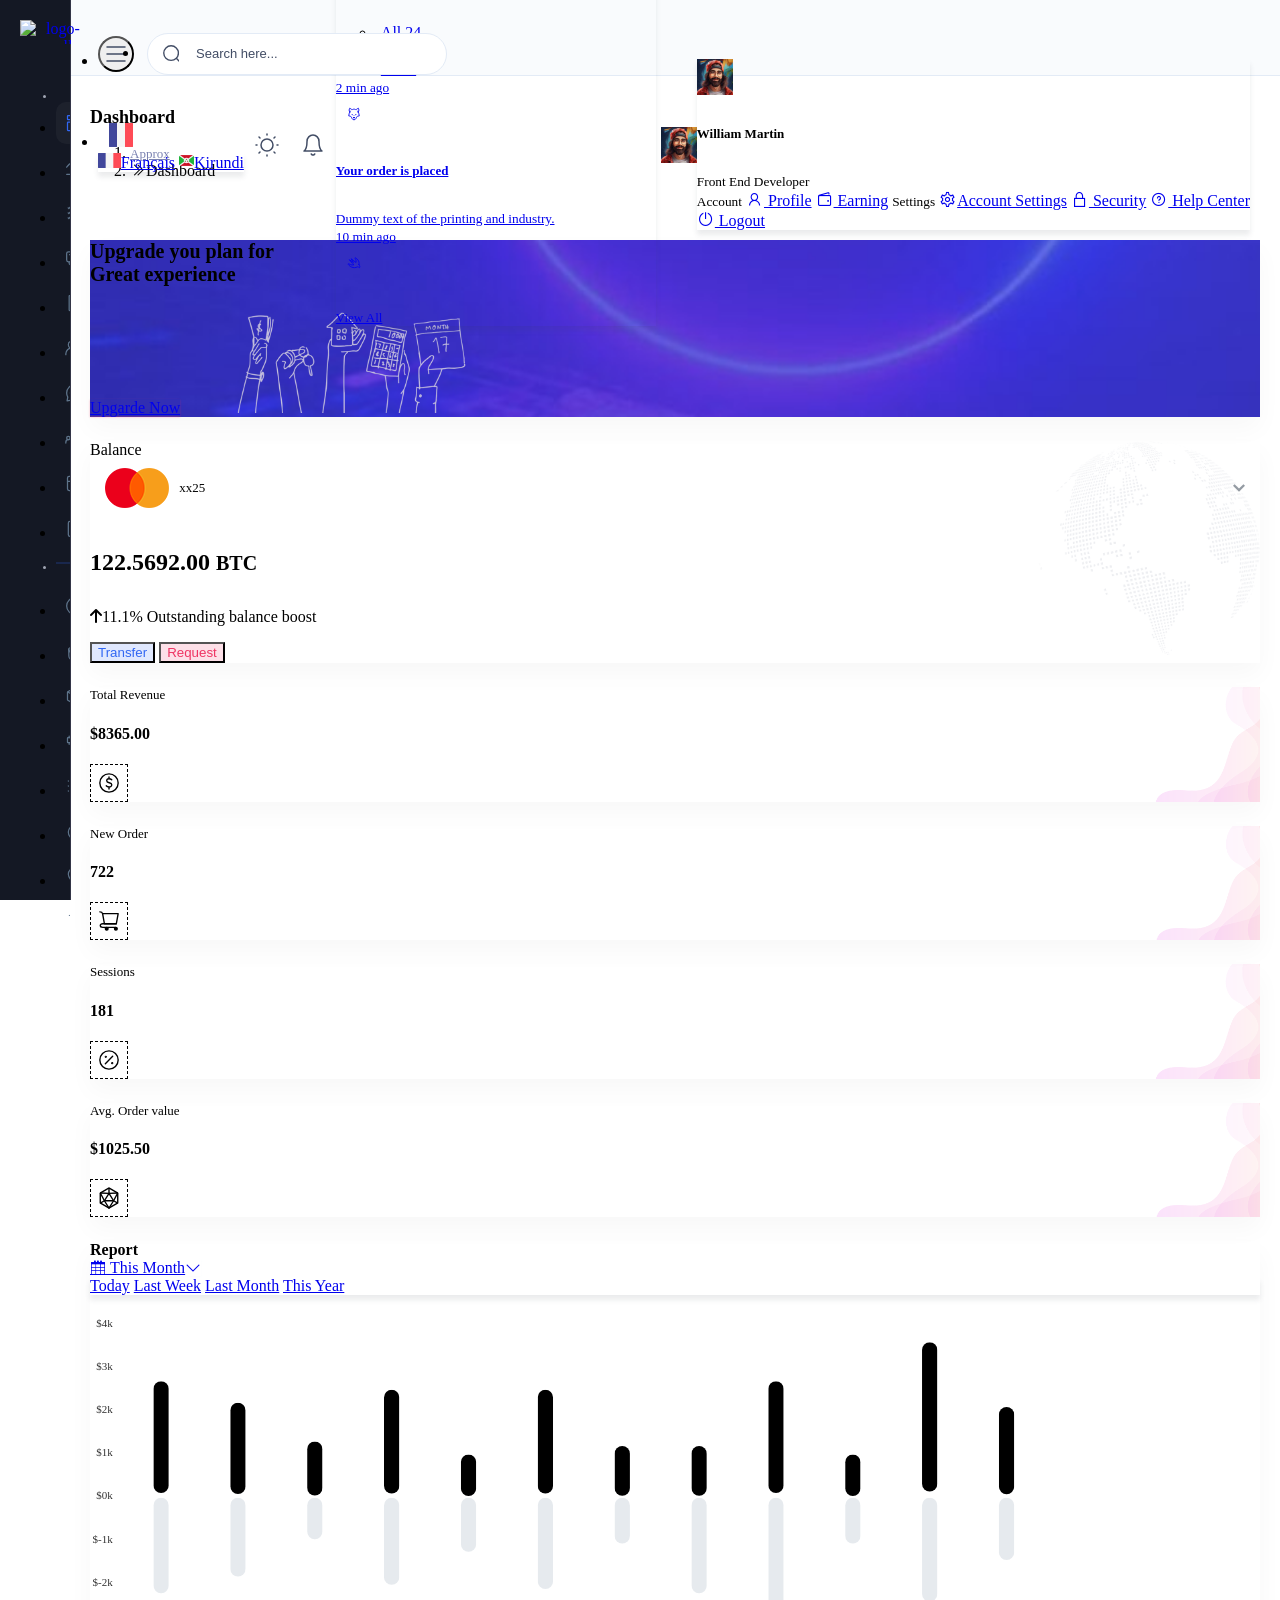
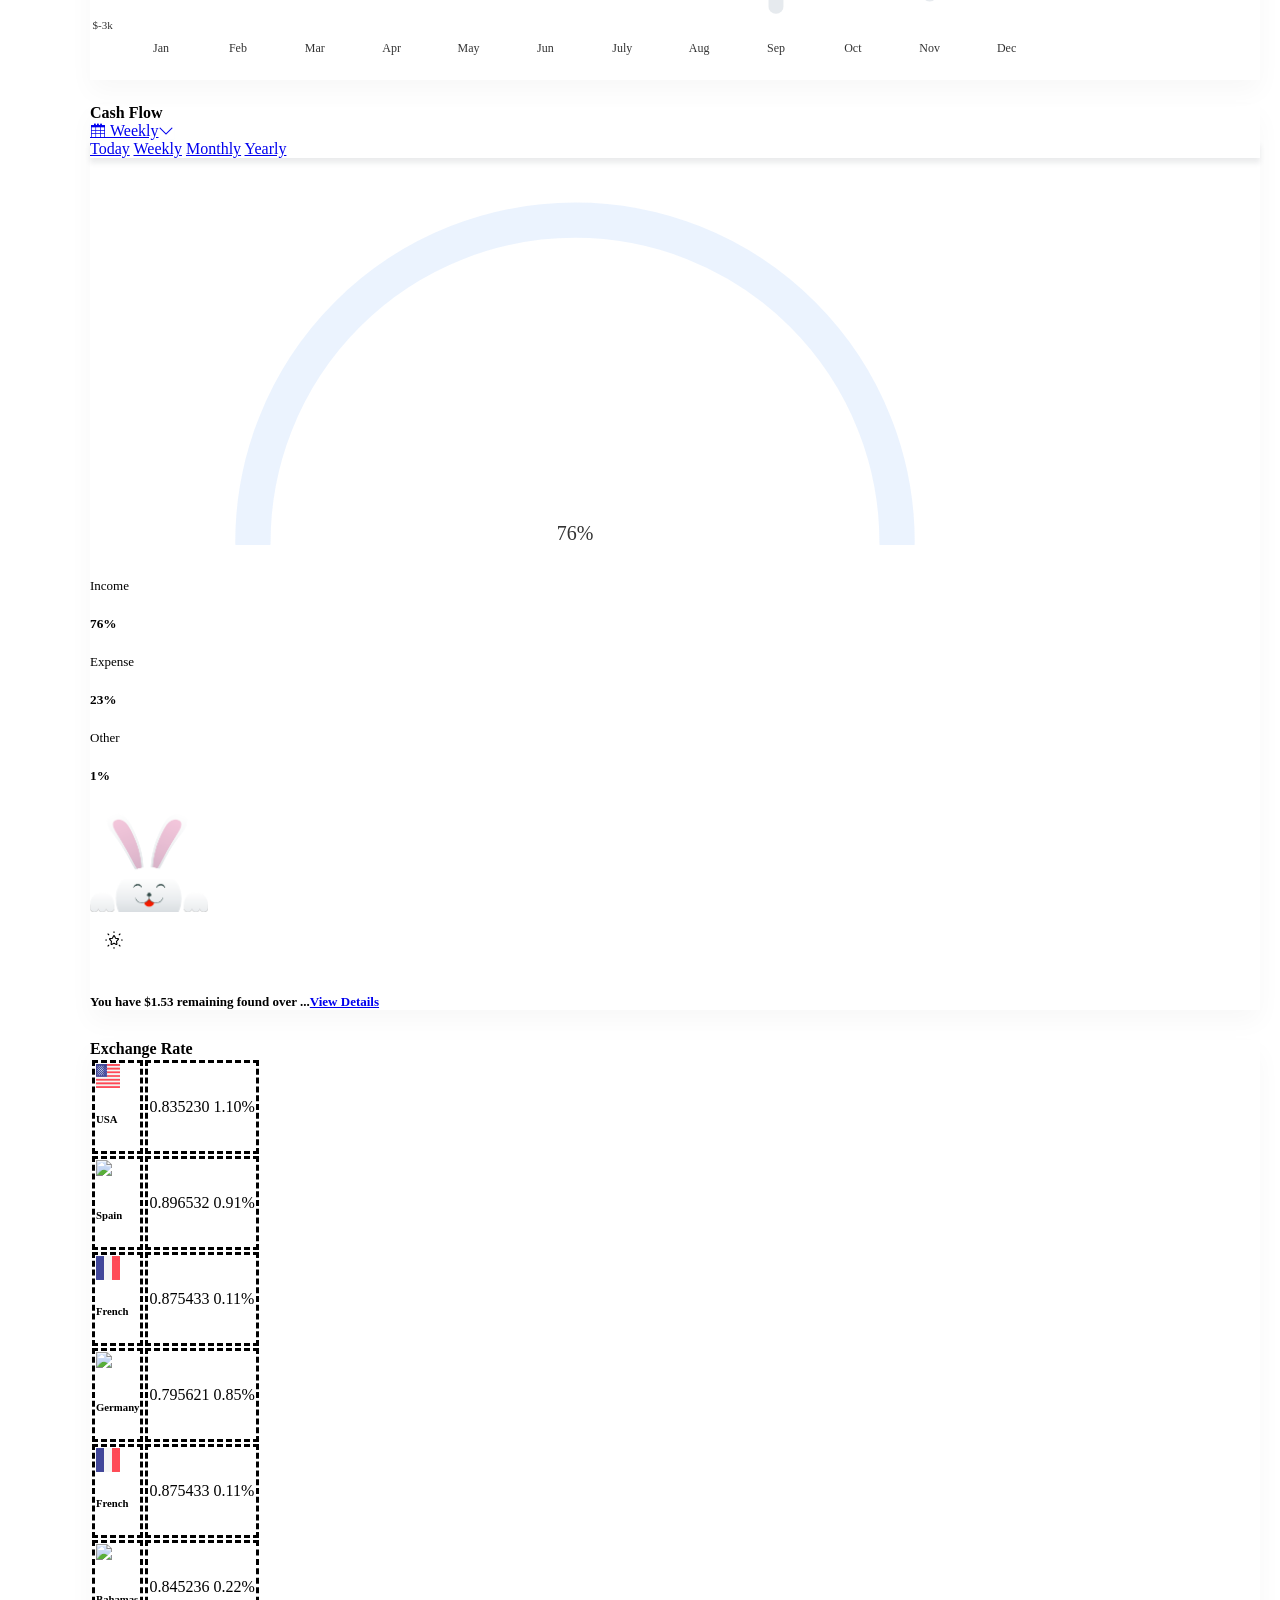
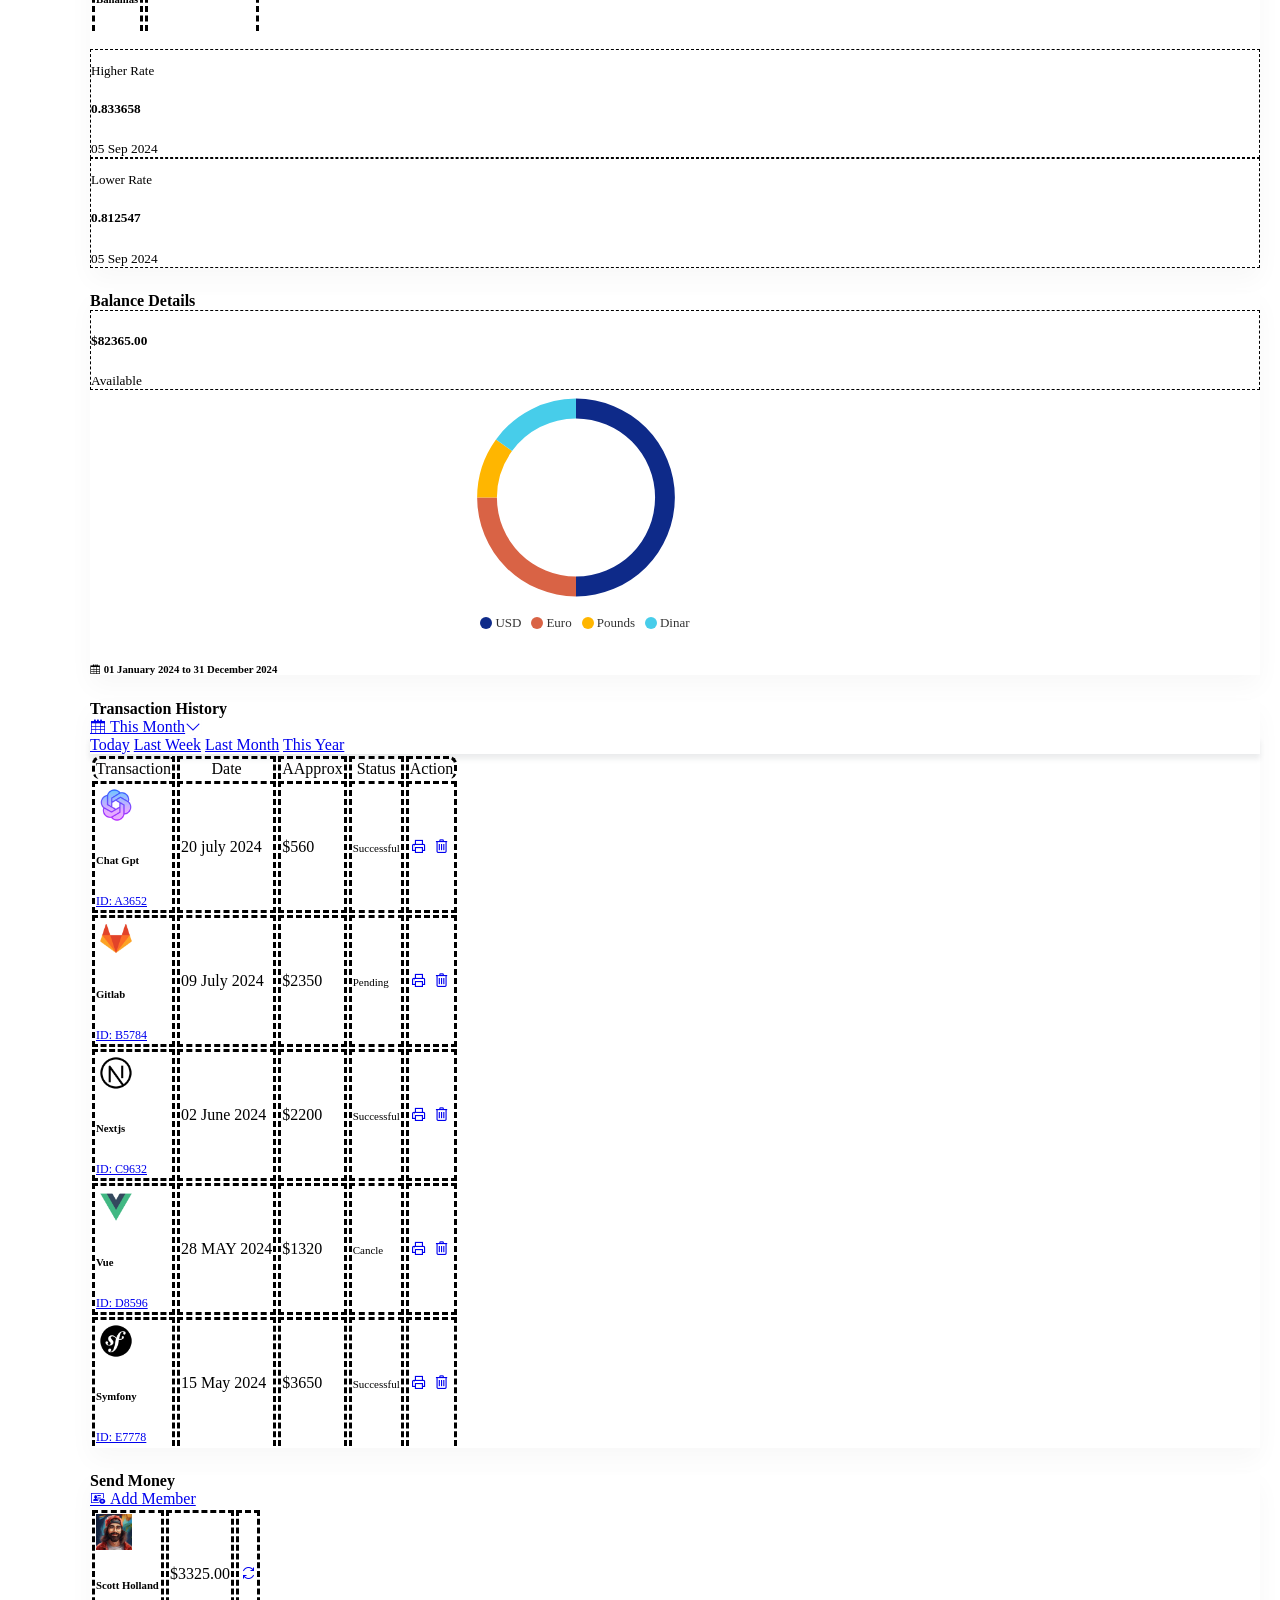
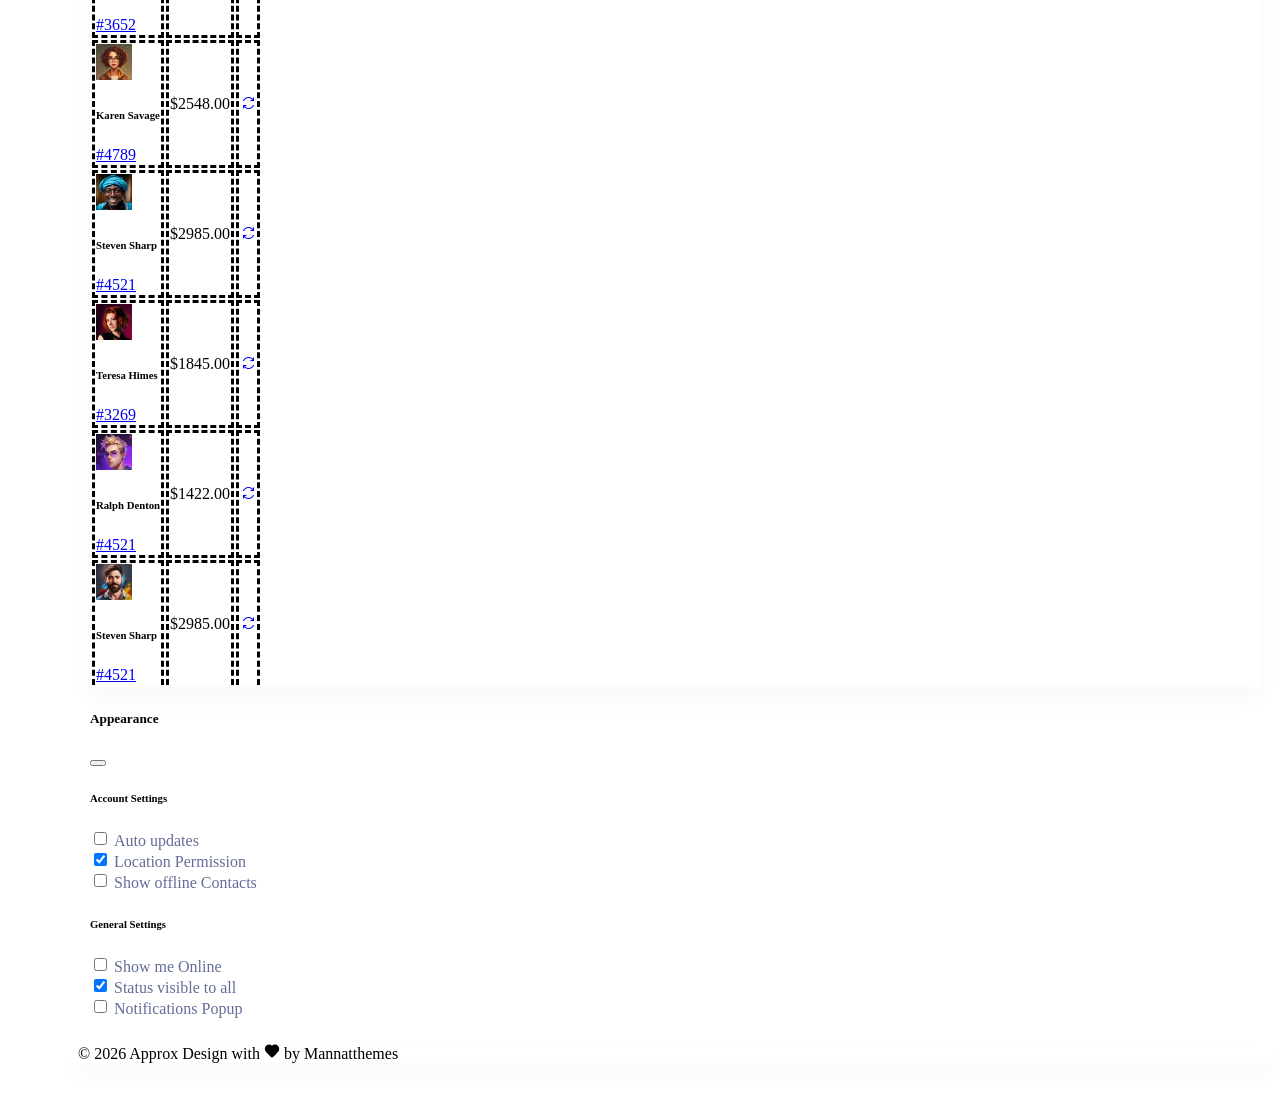
==== commit 332df784: "ajout" ====
--- a/template/index.html
+++ b/template/index.html
@@ -13,13 +13,10 @@
 
             <!-- App favicon -->
             <link rel="shortcut icon" href="assets/images/favicon.ico">
-
-       
-
-     <!-- App css -->
-     <link href="assets/css/bootstrap.min.css" rel="stylesheet" type="text/css" />
-     <link href="assets/css/icons.min.css" rel="stylesheet" type="text/css" />
-     <link href="assets/css/app.min.css" rel="stylesheet" type="text/css" />
+            <!-- App css -->
+            <link href="assets/css/bootstrap.min.css" rel="stylesheet" type="text/css" />
+            <link href="assets/css/icons.min.css" rel="stylesheet" type="text/css" />
+            <link href="assets/css/app.min.css" rel="stylesheet" type="text/css" />
 
 </head>
 
@@ -49,13 +46,11 @@
                     <li class="dropdown">
                         <a class="nav-link dropdown-toggle arrow-none nav-icon" data-bs-toggle="dropdown" href="#" role="button"
                         aria-haspopup="false" aria-expanded="false" data-bs-offset="0,19">
-                        <img src="assets/images/flags/us_flag.jpg" alt="" class="thumb-sm rounded-circle">
+                        <img src="assets/images/flags/french_flag.jpg" alt="" class="thumb-sm rounded-circle">
                         </a>
                         <div class="dropdown-menu">
-                            <a class="dropdown-item" href="#"><img src="assets/images/flags/us_flag.jpg" alt="" height="15" class="me-2">English</a>
-                            <a class="dropdown-item" href="#"><img src="assets/images/flags/spain_flag.jpg" alt="" height="15" class="me-2">Spanish</a>
-                            <a class="dropdown-item" href="#"><img src="assets/images/flags/germany_flag.jpg" alt="" height="15" class="me-2">German</a>
-                            <a class="dropdown-item" href="#"><img src="assets/images/flags/french_flag.jpg" alt="" height="15" class="me-2">French</a>
+                            <a class="dropdown-item" href="#"><img src="assets/images/flags/french_flag.jpg" alt="" height="15" class="me-2">Français</a>
+                            <a class="dropdown-item" href="#"><img src="assets/images/flags/burundi-flag.png" alt="" height="15" class="me-2">Kirundi</a>
                         </div>
                     </li><!--end topbar-language-->
         
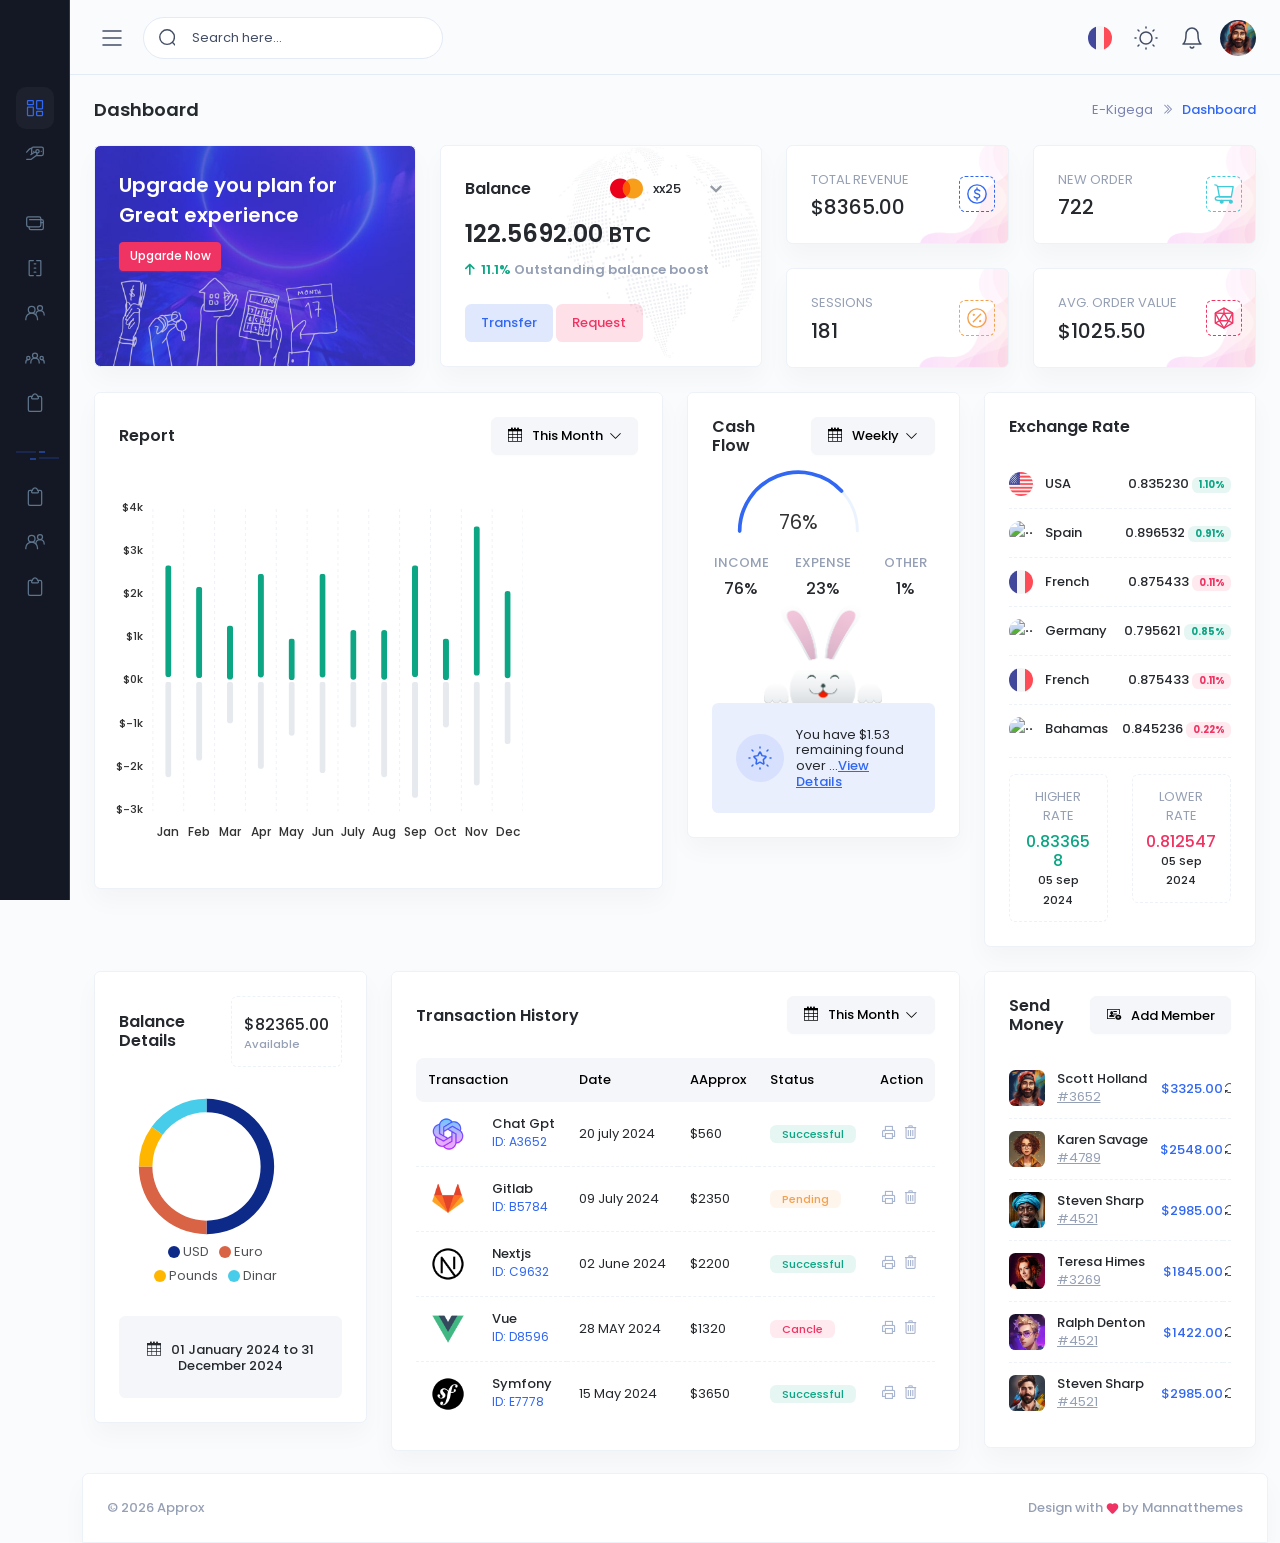
==== commit 0fd91b46: "disposition des modules" ====
--- a/template/index.html
+++ b/template/index.html
@@ -1,236 +1,296 @@
 <!DOCTYPE html>
-<html lang="en" dir="ltr" data-startbar="dark" data-bs-theme="light">
+<html lang="fr" dir="ltr" data-startbar="dark" data-bs-theme="light">
 
 <head>
-    
-
     <meta charset="utf-8" />
-            <title>Dashboard | Approx - Admin & Dashboard Template</title>
-            <meta name="viewport" content="width=device-width, initial-scale=1, shrink-to-fit=no">
-            <meta content="Premium Multipurpose Admin & Dashboard Template" name="description" />
-            <meta content="" name="author" />
-            <meta http-equiv="X-UA-Compatible" content="IE=edge" />
-
-            <!-- App favicon -->
-            <link rel="shortcut icon" href="assets/images/favicon.ico">
-            <!-- App css -->
-            <link href="assets/css/bootstrap.min.css" rel="stylesheet" type="text/css" />
-            <link href="assets/css/icons.min.css" rel="stylesheet" type="text/css" />
-            <link href="assets/css/app.min.css" rel="stylesheet" type="text/css" />
-
+    <title>E-Kigega</title>
+    <meta name="viewport" content="width=device-width, initial-scale=1, shrink-to-fit=no" />
+    <meta content="Platefome de gestion finaciere permettant d'accompagner les utilisateurs de la recolte a la commercilisation" name="description" />
+    <meta content="" name="author" />
+    <meta http-equiv="X-UA-Compatible" content="IE=edge" />
+
+    <!-- App favicon -->
+    <link rel="shortcut icon" href="assets/images/logos/logo.png"/>
+
+    <!-- App css -->
+    <link href="assets/css/bootstrap.min.css" rel="stylesheet" type="text/css" />
+    <link href="assets/css/icons.min.css" rel="stylesheet" type="text/css" />
+    <link href="assets/css/app.min.css" rel="stylesheet" type="text/css" />
 </head>
 
 <body>
-
     <!-- Top Bar Start -->
     <div class="topbar d-print-none">
         <div class="container-fluid">
-            <nav class="topbar-custom d-flex justify-content-between" id="topbar-custom">    
-        
-
-                <ul class="topbar-item list-unstyled d-inline-flex align-items-center mb-0">                        
+            <nav class="topbar-custom d-flex justify-content-between" id="topbar-custom">
+                <ul class="topbar-item list-unstyled d-inline-flex align-items-center mb-0">
                     <li>
                         <button class="nav-link mobile-menu-btn nav-icon" id="togglemenu">
                             <i class="iconoir-menu"></i>
                         </button>
-                    </li> 
+                    </li>
                     <li class="hide-phone app-search">
                         <form role="search" action="#" method="get">
-                            <input type="search" name="search" class="form-control top-search mb-0" placeholder="Search here...">
+                            <input type="search" name="search" class="form-control top-search mb-0"
+                                placeholder="Search here..." />
                             <button type="submit"><i class="iconoir-search"></i></button>
                         </form>
-                    </li>                    
+                    </li>
                 </ul>
                 <ul class="topbar-item list-unstyled d-inline-flex align-items-center mb-0">
-                   
                     <li class="dropdown">
-                        <a class="nav-link dropdown-toggle arrow-none nav-icon" data-bs-toggle="dropdown" href="#" role="button"
-                        aria-haspopup="false" aria-expanded="false" data-bs-offset="0,19">
-                        <img src="assets/images/flags/french_flag.jpg" alt="" class="thumb-sm rounded-circle">
+                        <a class="nav-link dropdown-toggle arrow-none nav-icon" data-bs-toggle="dropdown" href="#"
+                            role="button" aria-haspopup="false" aria-expanded="false" data-bs-offset="0,19">
+                            <img src="assets/images/flags/french_flag.jpg" alt="" class="thumb-sm rounded-circle" />
                         </a>
                         <div class="dropdown-menu">
-                            <a class="dropdown-item" href="#"><img src="assets/images/flags/french_flag.jpg" alt="" height="15" class="me-2">Français</a>
-                            <a class="dropdown-item" href="#"><img src="assets/images/flags/burundi-flag.png" alt="" height="15" class="me-2">Kirundi</a>
-                        </div>
-                    </li><!--end topbar-language-->
-        
+                            <a class="dropdown-item" href="#"><img src="assets/images/flags/french_flag.jpg" alt=""
+                                    height="15" class="me-2" />English</a>
+
+                            <a class="dropdown-item" href="#"><img src="assets/images/flags/burundi_flag.webp" alt=""
+                                height="15" class="me-2" />Kirundi</a>
+                        </div>
+                    </li>
+                    <!--end topbar-language-->
+
                     <li class="topbar-item">
                         <a class="nav-link nav-icon" href="javascript:void(0);" id="light-dark-mode">
                             <i class="iconoir-half-moon dark-mode"></i>
                             <i class="iconoir-sun-light light-mode"></i>
-                        </a>                    
+                        </a>
                     </li>
-    
+
                     <li class="dropdown topbar-item">
-                        <a class="nav-link dropdown-toggle arrow-none nav-icon" data-bs-toggle="dropdown" href="#" role="button"
-                            aria-haspopup="false" aria-expanded="false" data-bs-offset="0,19">
+                        <a class="nav-link dropdown-toggle arrow-none nav-icon" data-bs-toggle="dropdown" href="#"
+                            role="button" aria-haspopup="false" aria-expanded="false" data-bs-offset="0,19">
                             <i class="iconoir-bell"></i>
                             <span class="alert-badge"></span>
                         </a>
                         <div class="dropdown-menu stop dropdown-menu-end dropdown-lg py-0">
-                        
                             <h5 class="dropdown-item-text m-0 py-3 d-flex justify-content-between align-items-center">
-                                Notifications <a href="#" class="badge text-body-tertiary badge-pill">
+                                Notifications
+                                <a href="#" class="badge text-body-tertiary badge-pill">
                                     <i class="iconoir-plus-circle fs-4"></i>
                                 </a>
                             </h5>
                             <ul class="nav nav-tabs nav-tabs-custom nav-success nav-justified mb-1" role="tablist">
                                 <li class="nav-item" role="presentation">
-                                    <a class="nav-link mx-0 active" data-bs-toggle="tab" href="#All" role="tab" aria-selected="true">
-                                        All <span class="badge bg-primary-subtle text-primary badge-pill ms-1">24</span>
+                                    <a class="nav-link mx-0 active" data-bs-toggle="tab" href="#All" role="tab"
+                                        aria-selected="true">
+                                        All
+                                        <span class="badge bg-primary-subtle text-primary badge-pill ms-1">24</span>
                                     </a>
                                 </li>
                                 <li class="nav-item" role="presentation">
-                                    <a class="nav-link mx-0" data-bs-toggle="tab" href="#Projects" role="tab" aria-selected="false" tabindex="-1">
+                                    <a class="nav-link mx-0" data-bs-toggle="tab" href="#Projects" role="tab"
+                                        aria-selected="false" tabindex="-1">
                                         Projects
                                     </a>
                                 </li>
                                 <li class="nav-item" role="presentation">
-                                    <a class="nav-link mx-0" data-bs-toggle="tab" href="#Teams" role="tab" aria-selected="false" tabindex="-1">
+                                    <a class="nav-link mx-0" data-bs-toggle="tab" href="#Teams" role="tab"
+                                        aria-selected="false" tabindex="-1">
                                         Team
                                     </a>
                                 </li>
                             </ul>
-                            <div class="ms-0" style="max-height:230px;" data-simplebar>
+                            <div class="ms-0" style="max-height: 230px" data-simplebar>
                                 <div class="tab-content" id="myTabContent">
-                                    <div class="tab-pane fade show active" id="All" role="tabpanel" aria-labelledby="all-tab" tabindex="0">
+                                    <div class="tab-pane fade show active" id="All" role="tabpanel"
+                                        aria-labelledby="all-tab" tabindex="0">
                                         <!-- item-->
                                         <a href="#" class="dropdown-item py-3">
                                             <small class="float-end text-muted ps-2">2 min ago</small>
                                             <div class="d-flex align-items-center">
-                                                <div class="flex-shrink-0 bg-primary-subtle text-primary thumb-md rounded-circle">
+                                                <div
+                                                    class="flex-shrink-0 bg-primary-subtle text-primary thumb-md rounded-circle">
                                                     <i class="iconoir-wolf fs-4"></i>
                                                 </div>
                                                 <div class="flex-grow-1 ms-2 text-truncate">
-                                                    <h6 class="my-0 fw-normal text-dark fs-13">Your order is placed</h6>
-                                                    <small class="text-muted mb-0">Dummy text of the printing and industry.</small>
-                                                </div><!--end media-body-->
-                                            </div><!--end media-->
+                                                    <h6 class="my-0 fw-normal text-dark fs-13">
+                                                        Your order is placed
+                                                    </h6>
+                                                    <small class="text-muted mb-0">Dummy text of the printing and
+                                                        industry.</small>
+                                                </div>
+                                                <!--end media-body-->
+                                            </div>
+                                            <!--end media-->
                                         </a><!--end-item-->
                                         <!-- item-->
                                         <a href="#" class="dropdown-item py-3">
                                             <small class="float-end text-muted ps-2">10 min ago</small>
                                             <div class="d-flex align-items-center">
-                                                <div class="flex-shrink-0 bg-primary-subtle text-primary thumb-md rounded-circle">
+                                                <div
+                                                    class="flex-shrink-0 bg-primary-subtle text-primary thumb-md rounded-circle">
                                                     <i class="iconoir-apple-swift fs-4"></i>
                                                 </div>
                                                 <div class="flex-grow-1 ms-2 text-truncate">
-                                                    <h6 class="my-0 fw-normal text-dark fs-13">Meeting with designers</h6>
-                                                    <small class="text-muted mb-0">It is a long established fact that a reader.</small>
-                                                </div><!--end media-body-->
-                                            </div><!--end media-->
+                                                    <h6 class="my-0 fw-normal text-dark fs-13">
+                                                        Meeting with designers
+                                                    </h6>
+                                                    <small class="text-muted mb-0">It is a long established fact that a
+                                                        reader.</small>
+                                                </div>
+                                                <!--end media-body-->
+                                            </div>
+                                            <!--end media-->
                                         </a><!--end-item-->
                                         <!-- item-->
                                         <a href="#" class="dropdown-item py-3">
                                             <small class="float-end text-muted ps-2">40 min ago</small>
                                             <div class="d-flex align-items-center">
-                                                <div class="flex-shrink-0 bg-primary-subtle text-primary thumb-md rounded-circle">                                                    
+                                                <div
+                                                    class="flex-shrink-0 bg-primary-subtle text-primary thumb-md rounded-circle">
                                                     <i class="iconoir-birthday-cake fs-4"></i>
                                                 </div>
                                                 <div class="flex-grow-1 ms-2 text-truncate">
-                                                    <h6 class="my-0 fw-normal text-dark fs-13">UX 3 Task complete.</h6>
+                                                    <h6 class="my-0 fw-normal text-dark fs-13">
+                                                        UX 3 Task complete.
+                                                    </h6>
                                                     <small class="text-muted mb-0">Dummy text of the printing.</small>
-                                                </div><!--end media-body-->
-                                            </div><!--end media-->
+                                                </div>
+                                                <!--end media-body-->
+                                            </div>
+                                            <!--end media-->
                                         </a><!--end-item-->
                                         <!-- item-->
                                         <a href="#" class="dropdown-item py-3">
                                             <small class="float-end text-muted ps-2">1 hr ago</small>
                                             <div class="d-flex align-items-center">
-                                                <div class="flex-shrink-0 bg-primary-subtle text-primary thumb-md rounded-circle">
+                                                <div
+                                                    class="flex-shrink-0 bg-primary-subtle text-primary thumb-md rounded-circle">
                                                     <i class="iconoir-drone fs-4"></i>
                                                 </div>
                                                 <div class="flex-grow-1 ms-2 text-truncate">
-                                                    <h6 class="my-0 fw-normal text-dark fs-13">Your order is placed</h6>
-                                                    <small class="text-muted mb-0">It is a long established fact that a reader.</small>
-                                                </div><!--end media-body-->
-                                            </div><!--end media-->
+                                                    <h6 class="my-0 fw-normal text-dark fs-13">
+                                                        Your order is placed
+                                                    </h6>
+                                                    <small class="text-muted mb-0">It is a long established fact that a
+                                                        reader.</small>
+                                                </div>
+                                                <!--end media-body-->
+                                            </div>
+                                            <!--end media-->
                                         </a><!--end-item-->
                                         <!-- item-->
                                         <a href="#" class="dropdown-item py-3">
                                             <small class="float-end text-muted ps-2">2 hrs ago</small>
                                             <div class="d-flex align-items-center">
-                                                <div class="flex-shrink-0 bg-primary-subtle text-primary thumb-md rounded-circle">
+                                                <div
+                                                    class="flex-shrink-0 bg-primary-subtle text-primary thumb-md rounded-circle">
                                                     <i class="iconoir-user fs-4"></i>
                                                 </div>
                                                 <div class="flex-grow-1 ms-2 text-truncate">
-                                                    <h6 class="my-0 fw-normal text-dark fs-13">Payment Successfull</h6>
+                                                    <h6 class="my-0 fw-normal text-dark fs-13">
+                                                        Payment Successfull
+                                                    </h6>
                                                     <small class="text-muted mb-0">Dummy text of the printing.</small>
-                                                </div><!--end media-body-->
-                                            </div><!--end media-->
+                                                </div>
+                                                <!--end media-body-->
+                                            </div>
+                                            <!--end media-->
                                         </a><!--end-item-->
                                     </div>
-                                    <div class="tab-pane fade" id="Projects" role="tabpanel" aria-labelledby="projects-tab" tabindex="0">
+                                    <div class="tab-pane fade" id="Projects" role="tabpanel"
+                                        aria-labelledby="projects-tab" tabindex="0">
                                         <!-- item-->
                                         <a href="#" class="dropdown-item py-3">
                                             <small class="float-end text-muted ps-2">40 min ago</small>
                                             <div class="d-flex align-items-center">
-                                                <div class="flex-shrink-0 bg-primary-subtle text-primary thumb-md rounded-circle">                                                    
+                                                <div
+                                                    class="flex-shrink-0 bg-primary-subtle text-primary thumb-md rounded-circle">
                                                     <i class="iconoir-birthday-cake fs-4"></i>
                                                 </div>
                                                 <div class="flex-grow-1 ms-2 text-truncate">
-                                                    <h6 class="my-0 fw-normal text-dark fs-13">UX 3 Task complete.</h6>
+                                                    <h6 class="my-0 fw-normal text-dark fs-13">
+                                                        UX 3 Task complete.
+                                                    </h6>
                                                     <small class="text-muted mb-0">Dummy text of the printing.</small>
-                                                </div><!--end media-body-->
-                                            </div><!--end media-->
+                                                </div>
+                                                <!--end media-body-->
+                                            </div>
+                                            <!--end media-->
                                         </a><!--end-item-->
                                         <!-- item-->
                                         <a href="#" class="dropdown-item py-3">
                                             <small class="float-end text-muted ps-2">1 hr ago</small>
                                             <div class="d-flex align-items-center">
-                                                <div class="flex-shrink-0 bg-primary-subtle text-primary thumb-md rounded-circle">
+                                                <div
+                                                    class="flex-shrink-0 bg-primary-subtle text-primary thumb-md rounded-circle">
                                                     <i class="iconoir-drone fs-4"></i>
                                                 </div>
                                                 <div class="flex-grow-1 ms-2 text-truncate">
-                                                    <h6 class="my-0 fw-normal text-dark fs-13">Your order is placed</h6>
-                                                    <small class="text-muted mb-0">It is a long established fact that a reader.</small>
-                                                </div><!--end media-body-->
-                                            </div><!--end media-->
+                                                    <h6 class="my-0 fw-normal text-dark fs-13">
+                                                        Your order is placed
+                                                    </h6>
+                                                    <small class="text-muted mb-0">It is a long established fact that a
+                                                        reader.</small>
+                                                </div>
+                                                <!--end media-body-->
+                                            </div>
+                                            <!--end media-->
                                         </a><!--end-item-->
                                         <!-- item-->
                                         <a href="#" class="dropdown-item py-3">
                                             <small class="float-end text-muted ps-2">2 hrs ago</small>
                                             <div class="d-flex align-items-center">
-                                                <div class="flex-shrink-0 bg-primary-subtle text-primary thumb-md rounded-circle">
+                                                <div
+                                                    class="flex-shrink-0 bg-primary-subtle text-primary thumb-md rounded-circle">
                                                     <i class="iconoir-user fs-4"></i>
                                                 </div>
                                                 <div class="flex-grow-1 ms-2 text-truncate">
-                                                    <h6 class="my-0 fw-normal text-dark fs-13">Payment Successfull</h6>
+                                                    <h6 class="my-0 fw-normal text-dark fs-13">
+                                                        Payment Successfull
+                                                    </h6>
                                                     <small class="text-muted mb-0">Dummy text of the printing.</small>
-                                                </div><!--end media-body-->
-                                            </div><!--end media-->
+                                                </div>
+                                                <!--end media-body-->
+                                            </div>
+                                            <!--end media-->
                                         </a><!--end-item-->
                                     </div>
-                                    <div class="tab-pane fade" id="Teams" role="tabpanel" aria-labelledby="teams-tab" tabindex="0">
+                                    <div class="tab-pane fade" id="Teams" role="tabpanel" aria-labelledby="teams-tab"
+                                        tabindex="0">
                                         <!-- item-->
                                         <a href="#" class="dropdown-item py-3">
                                             <small class="float-end text-muted ps-2">1 hr ago</small>
                                             <div class="d-flex align-items-center">
-                                                <div class="flex-shrink-0 bg-primary-subtle text-primary thumb-md rounded-circle">
+                                                <div
+                                                    class="flex-shrink-0 bg-primary-subtle text-primary thumb-md rounded-circle">
                                                     <i class="iconoir-drone fs-4"></i>
                                                 </div>
                                                 <div class="flex-grow-1 ms-2 text-truncate">
-                                                    <h6 class="my-0 fw-normal text-dark fs-13">Your order is placed</h6>
-                                                    <small class="text-muted mb-0">It is a long established fact that a reader.</small>
-                                                </div><!--end media-body-->
-                                            </div><!--end media-->
+                                                    <h6 class="my-0 fw-normal text-dark fs-13">
+                                                        Your order is placed
+                                                    </h6>
+                                                    <small class="text-muted mb-0">It is a long established fact that a
+                                                        reader.</small>
+                                                </div>
+                                                <!--end media-body-->
+                                            </div>
+                                            <!--end media-->
                                         </a><!--end-item-->
                                         <!-- item-->
                                         <a href="#" class="dropdown-item py-3">
                                             <small class="float-end text-muted ps-2">2 hrs ago</small>
                                             <div class="d-flex align-items-center">
-                                                <div class="flex-shrink-0 bg-primary-subtle text-primary thumb-md rounded-circle">
+                                                <div
+                                                    class="flex-shrink-0 bg-primary-subtle text-primary thumb-md rounded-circle">
                                                     <i class="iconoir-user fs-4"></i>
                                                 </div>
                                                 <div class="flex-grow-1 ms-2 text-truncate">
-                                                    <h6 class="my-0 fw-normal text-dark fs-13">Payment Successfull</h6>
+                                                    <h6 class="my-0 fw-normal text-dark fs-13">
+                                                        Payment Successfull
+                                                    </h6>
                                                     <small class="text-muted mb-0">Dummy text of the printing.</small>
-                                                </div><!--end media-body-->
-                                            </div><!--end media-->
+                                                </div>
+                                                <!--end media-body-->
+                                            </div>
+                                            <!--end media-->
                                         </a><!--end-item-->
                                     </div>
                                 </div>
-                            
                             </div>
                             <!-- All-->
                             <a href="pages-notifications.html" class="dropdown-item text-center text-dark fs-13 py-2">
@@ -238,140 +298,146 @@
                             </a>
                         </div>
                     </li>
-    
+
                     <li class="dropdown topbar-item">
-                        <a class="nav-link dropdown-toggle arrow-none nav-icon" data-bs-toggle="dropdown" href="#" role="button"
-                            aria-haspopup="false" aria-expanded="false" data-bs-offset="0,19">
-                            <img src="assets/images/users/avatar-1.jpg" alt="" class="thumb-md rounded-circle">
+                        <a class="nav-link dropdown-toggle arrow-none nav-icon" data-bs-toggle="dropdown" href="#"
+                            role="button" aria-haspopup="false" aria-expanded="false" data-bs-offset="0,19">
+                            <img src="assets/images/users/avatar-1.jpg" alt="" class="thumb-md rounded-circle" />
                         </a>
                         <div class="dropdown-menu dropdown-menu-end py-0">
                             <div class="d-flex align-items-center dropdown-item py-2 bg-secondary-subtle">
                                 <div class="flex-shrink-0">
-                                    <img src="assets/images/users/avatar-1.jpg" alt="" class="thumb-md rounded-circle">
+                                    <img src="assets/images/users/avatar-1.jpg" alt=""
+                                        class="thumb-md rounded-circle" />
                                 </div>
                                 <div class="flex-grow-1 ms-2 text-truncate align-self-center">
-                                    <h6 class="my-0 fw-medium text-dark fs-13">William Martin</h6>
+                                    <h6 class="my-0 fw-medium text-dark fs-13">
+                                        William Martin
+                                    </h6>
                                     <small class="text-muted mb-0">Front End Developer</small>
-                                </div><!--end media-body-->
+                                </div>
+                                <!--end media-body-->
                             </div>
                             <div class="dropdown-divider mt-0"></div>
                             <small class="text-muted px-2 pb-1 d-block">Account</small>
-                            <a class="dropdown-item" href="pages-profile.html"><i class="las la-user fs-18 me-1 align-text-bottom"></i> Profile</a>
-                            <a class="dropdown-item" href="pages-faq.html"><i class="las la-wallet fs-18 me-1 align-text-bottom"></i> Earning</a>
-                            <small class="text-muted px-2 py-1 d-block">Settings</small>                        
-                            <a class="dropdown-item" href="pages-profile.html"><i class="las la-cog fs-18 me-1 align-text-bottom"></i>Account Settings</a>
-                            <a class="dropdown-item" href="pages-profile.html"><i class="las la-lock fs-18 me-1 align-text-bottom"></i> Security</a>
-                            <a class="dropdown-item" href="pages-faq.html"><i class="las la-question-circle fs-18 me-1 align-text-bottom"></i> Help Center</a>                       
+                            <a class="dropdown-item" href="pages-profile.html"><i
+                                    class="las la-user fs-18 me-1 align-text-bottom"></i>
+                                Profile</a>
+                            <a class="dropdown-item" href="pages-faq.html"><i
+                                    class="las la-wallet fs-18 me-1 align-text-bottom"></i>
+                                Earning</a>
+                            <small class="text-muted px-2 py-1 d-block">Settings</small>
+                            <a class="dropdown-item" href="pages-profile.html"><i
+                                    class="las la-cog fs-18 me-1 align-text-bottom"></i>Account Settings</a>
+                            <a class="dropdown-item" href="pages-profile.html"><i
+                                    class="las la-lock fs-18 me-1 align-text-bottom"></i>
+                                Security</a>
+                            <a class="dropdown-item" href="pages-faq.html"><i
+                                    class="las la-question-circle fs-18 me-1 align-text-bottom"></i>
+                                Help Center</a>
                             <div class="dropdown-divider mb-0"></div>
-                            <a class="dropdown-item text-danger" href="auth-login.html"><i class="las la-power-off fs-18 me-1 align-text-bottom"></i> Logout</a>
+                            <a class="dropdown-item text-danger" href="auth-login.html"><i
+                                    class="las la-power-off fs-18 me-1 align-text-bottom"></i>
+                                Logout</a>
                         </div>
                     </li>
-                </ul><!--end topbar-nav-->
+                </ul>
+                <!--end topbar-nav-->
             </nav>
             <!-- end navbar-->
         </div>
     </div>
     <!-- Top Bar End -->
+
     <!-- leftbar-tab-menu -->
     <div class="startbar d-print-none">
         <!--start brand-->
         <div class="brand">
             <a href="index.html" class="logo">
-                <span>
-                    <img src="assets/images/logo-sm.png" alt="logo-small" class="logo-sm">
+                <!-- <span>
+                    <img src="assets/images/logo-sm.png" alt="logo-small" class="logo-sm" />
                 </span>
                 <span class="">
-                    <img src="assets/images/logo-light.png" alt="logo-large" class="logo-lg logo-light">
-                    <img src="assets/images/logo-dark.png" alt="logo-large" class="logo-lg logo-dark">
-                </span>
+                    <img src="assets/images/logo-light.png" alt="logo-large" class="logo-lg logo-light" />
+                    <img src="assets/images/logo-dark.png" alt="logo-large" class="logo-lg logo-dark" />
+                </span> -->
             </a>
         </div>
         <!--end brand-->
         <!--start startbar-menu-->
-        <div class="startbar-menu" >
+        <div class="startbar-menu">
             <div class="startbar-collapse" id="startbarCollapse" data-simplebar>
                 <div class="d-flex align-items-start flex-column w-100">
                     <!-- Navigation -->
                     <ul class="navbar-nav mb-auto w-100">
                         <li class="menu-label mt-2">
-                            <span>Main</span>
+                            <span>Tableau de bord</span>
                         </li>
 
                         <li class="nav-item">
                             <a class="nav-link" href="index.html">
                                 <i class="iconoir-report-columns menu-icon"></i>
                                 <span>Dashboard</span>
-                                <span class="badge text-bg-info ms-auto">New</span>
                             </a>
-                        </li><!--end nav-item-->
+                        </li>
+                        <!--end nav-item-->
                         <li class="nav-item">
                             <a class="nav-link" href="payment.html">
                                 <i class="iconoir-hand-cash menu-icon"></i>
-                                <span>Payment</span>
+                                <span>Gestion de produits</span>
                             </a>
-                        </li><!--end nav-item-->
+                        </li>
+                    
+                        <!--end nav-item-->
                         <li class="nav-item">
-                            <a class="nav-link" href="#sidebarTransactions" data-bs-toggle="collapse" role="button"
-                                aria-expanded="false" aria-controls="sidebarTransactions">
-                                <i class="iconoir-task-list menu-icon"></i>
-                                <span>Transactions</span>
+                            <a class="nav-link" href="cards.html">
+                                <i class="  -credit-cards menu-icon"></i>
+                                <span>Gestion des Ventes</span>
+                                <span class="badge text-bg-pink ms-auto">03</span>
                             </a>
-                            <div class="collapse " id="sidebarTransactions">
-                                <ul class="nav flex-column">
-                                    <li class="nav-item">
-                                        <a class="nav-link" href="transactions.html">Overview</a>
-                                    </li><!--end nav-item-->
-                                    <li class="nav-item">
-                                        <a class="nav-link" href="new-transaction.html">Add Transactions</a>
-                                    </li><!--end nav-item-->
-                                </ul><!--end nav-->
-                            </div><!--end startbarTables-->
-                        </li><!--end nav-item-->
+                        </li>
+                        <!--end nav-item-->
                         <li class="nav-item">
                             <a class="nav-link" href="cards.html">
                                 <i class="iconoir-credit-cards menu-icon"></i>
-                                <span>Cards</span>
-                                <span class="badge text-bg-pink ms-auto">03</span>
+                                <span>Gestion de stock</span>
+                              
                             </a>
-                        </li><!--end nav-item-->
+                        </li>
+                        <!--end nav-item-->
                         <li class="nav-item">
                             <a class="nav-link" href="taxes.html">
                                 <i class="iconoir-plug-type-l menu-icon"></i>
-                                <span>Texes</span>
+                                <span>Gestion des clients</span>
                             </a>
-                        </li><!--end nav-item-->
+                        </li>
+                        <!--end nav-item-->
                         <li class="nav-item">
                             <a class="nav-link" href="users.html">
                                 <i class="iconoir-group menu-icon"></i>
-                                <span>Users</span>
+                                <span>Utilisateurs</span>
                             </a>
-                        </li><!--end nav-item-->
-                     
-                        <li class="nav-item">
-                            <a class="nav-link" href="apps-chat.html">
-                                <i class="iconoir-chat-bubble menu-icon"></i> 
-                                <span>Chat</span>
-                            </a>
-                        </li><!--end nav-item--> 
+                        </li>
+                        <!--end nav-item-->
+
+                    
+                        <!--end nav-item-->
                         <li class="nav-item">
                             <a class="nav-link" href="apps-contact-list.html">
-                                <i class="iconoir-community menu-icon"></i> 
-                                <span>Contact List</span>
+                                <i class="iconoir-community menu-icon"></i>
+                                <span>Fournisseurs </span>
                             </a>
-                        </li><!--end nav-item--> 
-                        <li class="nav-item">
-                            <a class="nav-link" href="apps-calendar.html">
-                                <i class="iconoir-calendar menu-icon"></i> 
-                                <span>Calendar</span>
-                            </a>
-                        </li><!--end nav-item-->  
+                        </li>
+                        
+                        <!--end nav-item-->
                         <li class="nav-item">
                             <a class="nav-link" href="apps-invoice.html">
-                                <i class="iconoir-paste-clipboard menu-icon"></i> 
-                                <span>Invoice</span>
+                                <i class="iconoir-paste-clipboard menu-icon"></i>
+                                <span>Gestion de depense</span>
                             </a>
-                        </li><!--end nav-item-->
-                   
+                        </li>
+                        <!--end nav-item-->
+
                         <li class="menu-label mt-2">
                             <small class="label-border">
                                 <div class="border_left hidden-xs"></div>
@@ -379,352 +445,56 @@
                             </small>
                             <span>Components</span>
                         </li>
+                       <!--end nav-item-->
                         <li class="nav-item">
-                            <a class="nav-link" href="#sidebarElements" data-bs-toggle="collapse" role="button"
-                                aria-expanded="false" aria-controls="sidebarElements">
-                                <i class="iconoir-compact-disc menu-icon"></i>
-                                <span>UI Elements</span>
+                            <a class="nav-link" href="apps-invoice.html">
+                                <i class="iconoir-paste-clipboard menu-icon"></i>
+                                <span>Ventes</span>
                             </a>
-                            <div class="collapse " id="sidebarElements">
-                                <ul class="nav flex-column">
-                                    <li class="nav-item">
-                                        <a class="nav-link" href="ui-alerts.html">Alerts</a>
-                                    </li><!--end nav-item--> 
-                                    <li class="nav-item">
-                                        <a class="nav-link" href="ui-avatar.html">Avatar</a>
-                                    </li><!--end nav-item-->
-                                    <li class="nav-item">
-                                        <a class="nav-link" href="ui-buttons.html">Buttons</a>
-                                    </li><!--end nav-item-->
-                                    <li class="nav-item">
-                                        <a class="nav-link" href="ui-badges.html">Badges</a>
-                                    </li><!--end nav-item-->
-                                    <li class="nav-item">
-                                        <a class="nav-link" href="ui-cards.html">Cards</a>
-                                    </li><!--end nav-item-->
-                                    <li class="nav-item">
-                                        <a class="nav-link" href="ui-carousels.html">Carousels</a>
-                                    </li><!--end nav-item-->                                
-                                    <li class="nav-item">
-                                        <a class="nav-link" href="ui-dropdowns.html">Dropdowns</a>
-                                    </li><!--end nav-item-->                                   
-                                    <li class="nav-item">
-                                        <a class="nav-link" href="ui-grids.html">Grids</a>
-                                    </li><!--end nav-item-->                                
-                                    <li class="nav-item">
-                                        <a class="nav-link" href="ui-images.html">Images</a>
-                                    </li><!--end nav-item-->
-                                    <li class="nav-item">
-                                        <a class="nav-link" href="ui-list.html">List</a>
-                                    </li><!--end nav-item-->                                   
-                                    <li class="nav-item">
-                                        <a class="nav-link" href="ui-modals.html">Modals</a>
-                                    </li><!--end nav-item-->
-                                    <li class="nav-item">
-                                        <a class="nav-link" href="ui-navs.html">Navs</a>
-                                    </li><!--end nav-item-->
-                                    <li class="nav-item">
-                                        <a class="nav-link" href="ui-navbar.html">Navbar</a>
-                                    </li><!--end nav-item--> 
-                                    <li class="nav-item">
-                                        <a class="nav-link" href="ui-paginations.html">Paginations</a>
-                                    </li><!--end nav-item-->   
-                                    <li class="nav-item">
-                                        <a class="nav-link" href="ui-popover-tooltips.html">Popover & Tooltips</a>
-                                    </li><!--end nav-item-->                                
-                                    <li class="nav-item">
-                                        <a class="nav-link" href="ui-progress.html">Progress</a>
-                                    </li><!--end nav-item-->                                
-                                    <li class="nav-item">
-                                        <a class="nav-link" href="ui-spinners.html">Spinners</a>
-                                    </li><!--end nav-item-->
-                                    <li class="nav-item">
-                                        <a class="nav-link" href="ui-tabs-accordions.html">Tabs & Accordions</a>
-                                    </li><!--end nav-item-->                               
-                                    <li class="nav-item">
-                                        <a class="nav-link" href="ui-typography.html">Typography</a>
-                                    </li><!--end nav-item-->
-                                    <li class="nav-item">
-                                        <a class="nav-link" href="ui-videos.html">Videos</a>
-                                    </li><!--end nav-item--> 
-                                </ul><!--end nav-->
-                            </div><!--end startbarElements-->
-                        </li><!--end nav-item-->
+                        </li>
+
+                        <!--end nav-item-->
                         <li class="nav-item">
-                            <a class="nav-link" href="#sidebarAdvancedUI" data-bs-toggle="collapse" role="button"
-                                aria-expanded="false" aria-controls="sidebarAdvancedUI">
-                                <i class="iconoir-peace-hand menu-icon"></i>
-                                <span>Advanced UI</span><span class="badge rounded text-success bg-success-subtle ms-1">New</span>
+                            <a class="nav-link" href="apps-invoice.html">
+                                <i class="iconoir-group menu-icon"></i>
+                                <span>Clients</span>
                             </a>
-                            <div class="collapse " id="sidebarAdvancedUI">
-                                <ul class="nav flex-column">
-                                    <li class="nav-item">
-                                        <a class="nav-link" href="advanced-animation.html">Animation</a>
-                                    </li><!--end nav-item-->
-                                    <li class="nav-item">
-                                        <a class="nav-link" href="advanced-clipboard.html">Clip Board</a>
-                                    </li><!--end nav-item-->
-                                    <li class="nav-item">
-                                        <a class="nav-link" href="advanced-dragula.html">Dragula</a>
-                                    </li><!--end nav-item-->
-                                    <li class="nav-item">
-                                        <a class="nav-link" href="advanced-files.html">File Manager</a>
-                                    </li><!--end nav-item--> 
-                                    <li class="nav-item">
-                                        <a class="nav-link" href="advanced-highlight.html">Highlight</a>
-                                    </li><!--end nav-item-->
-                                    <li class="nav-item">
-                                        <a class="nav-link" href="advanced-rangeslider.html">Range Slider</a>
-                                    </li><!--end nav-item-->
-                                    <li class="nav-item">
-                                        <a class="nav-link" href="advanced-ratings.html">Ratings</a>
-                                    </li><!--end nav-item-->
-                                    <li class="nav-item">
-                                        <a class="nav-link" href="advanced-ribbons.html">Ribbons</a>
-                                    </li><!--end nav-item-->                                  
-                                    <li class="nav-item">
-                                        <a class="nav-link" href="advanced-sweetalerts.html">Sweet Alerts</a>
-                                    </li><!--end nav-item-->
-                                    <li class="nav-item">
-                                        <a class="nav-link" href="advanced-toasts.html">Toasts</a>
-                                    </li><!--end nav-item-->
-                                </ul><!--end nav-->
-                            </div><!--end startbarAdvancedUI-->
-                        </li><!--end nav-item-->
+                        </li>
+
+                        <!--end nav-item-->
                         <li class="nav-item">
-                            <a class="nav-link" href="#sidebarForms" data-bs-toggle="collapse" role="button"
-                                aria-expanded="false" aria-controls="sidebarForms">
-                                <i class="iconoir-cube-hole menu-icon"></i>
-                                <span>Forms</span>
+                            <a class="nav-link" href="apps-invoice.html">
+                                <i class="iconoir-paste-clipboard menu-icon"></i>
+                                <span>Depenses</span>
                             </a>
-                            <div class="collapse " id="sidebarForms">
-                                <ul class="nav flex-column">
-                                    <li class="nav-item">
-                                        <a class="nav-link" href="forms-elements.html">Basic Elements</a>
-                                    </li><!--end nav-item-->
-                                    <li class="nav-item">
-                                        <a class="nav-link" href="forms-advanced.html">Advance Elements</a>
-                                    </li><!--end nav-item-->
-                                    <li class="nav-item">
-                                        <a class="nav-link" href="forms-validation.html">Validation</a>
-                                    </li><!--end nav-item-->
-                                    <li class="nav-item">
-                                        <a class="nav-link" href="forms-wizard.html">Wizard</a>
-                                    </li><!--end nav-item-->
-                                    <li class="nav-item">
-                                        <a class="nav-link" href="forms-editors.html">Editors</a>
-                                    </li><!--end nav-item-->
-                                    <li class="nav-item">
-                                        <a class="nav-link" href="forms-uploads.html">File Upload</a>
-                                    </li><!--end nav-item-->
-                                    <li class="nav-item">
-                                        <a class="nav-link" href="forms-img-crop.html">Image Crop</a>
-                                    </li><!--end nav-item-->
-                                </ul><!--end nav-->
-                            </div><!--end startbarForms-->
-                        </li><!--end nav-item-->
-                        <li class="nav-item">
-                            <a class="nav-link" href="#sidebarCharts" data-bs-toggle="collapse" role="button"
-                                aria-expanded="false" aria-controls="sidebarCharts">
-                                <i class="iconoir-candlestick-chart menu-icon"></i>
-                                <span>Charts</span>
-                            </a>
-                            <div class="collapse " id="sidebarCharts">
-                                <ul class="nav flex-column">
-                                    <li class="nav-item">
-                                        <a class="nav-link" href="charts-apex.html">Apex</a>
-                                    </li><!--end nav-item-->
-                                    <li class="nav-item">
-                                        <a class="nav-link" href="charts-justgage.html">JustGage</a>
-                                    </li><!--end nav-item-->
-                                    <li class="nav-item">
-                                        <a class="nav-link" href="charts-chartjs.html">Chartjs</a>
-                                    </li><!--end nav-item--> 
-                                    <li class="nav-item">
-                                        <a class="nav-link" href="charts-toast-ui.html">Toast</a>
-                                    </li><!--end nav-item--> 
-                                </ul><!--end nav-->
-                            </div><!--end startbarCharts-->
-                        </li><!--end nav-item-->
-                        <li class="nav-item">
-                            <a class="nav-link" href="#sidebarTables" data-bs-toggle="collapse" role="button"
-                                aria-expanded="false" aria-controls="sidebarTables">
-                                <i class="iconoir-list menu-icon"></i>
-                                <span>Tables</span>
-                            </a>
-                            <div class="collapse " id="sidebarTables">
-                                <ul class="nav flex-column">
-                                    <li class="nav-item">
-                                        <a class="nav-link" href="tables-basic.html">Basic</a>
-                                    </li><!--end nav-item-->
-                                    <li class="nav-item">
-                                        <a class="nav-link" href="tables-datatable.html">Datatables</a>
-                                    </li><!--end nav-item-->
-                                    <li class="nav-item">
-                                        <a class="nav-link" href="tables-editable.html">Editable</a>
-                                    </li><!--end nav-item--> 
-                                </ul><!--end nav-->
-                            </div><!--end startbarTables-->
-                        </li><!--end nav-item-->
-                        <li class="nav-item">
-                            <a class="nav-link" href="#sidebarIcons" data-bs-toggle="collapse" role="button"
-                                aria-expanded="false" aria-controls="sidebarIcons">
-                                <i class="iconoir-fire-flame menu-icon"></i>
-                                <span>Icons</span>
-                            </a>
-                            <div class="collapse " id="sidebarIcons">
-                                <ul class="nav flex-column">
-                                    <li class="nav-item">
-                                        <a class="nav-link" href="icons-fontawesome.html">Font Awesome</a>
-                                    </li><!--end nav-item-->
-                                    <li class="nav-item">
-                                        <a class="nav-link" href="icons-lineawesome.html">Line Awesome</a>
-                                    </li><!--end nav-item-->
-                                    <li class="nav-item">
-                                        <a class="nav-link" href="icons-icofont.html">Icofont</a>
-                                    </li><!--end nav-item-->
-                                    <li class="nav-item">
-                                        <a class="nav-link" href="icons-iconoir.html">Iconoir</a>
-                                    </li><!--end nav-item-->
-                                </ul><!--end nav-->
-                            </div><!--end startbarIcons-->
-                        </li><!--end nav-item-->
-                        <li class="nav-item">
-                            <a class="nav-link" href="#sidebarMaps" data-bs-toggle="collapse" role="button"
-                                aria-expanded="false" aria-controls="sidebarMaps">
-                                <i class="iconoir-map-pin menu-icon"></i>
-                                <span>Maps</span>
-                            </a>
-                            <div class="collapse " id="sidebarMaps">
-                                <ul class="nav flex-column">
-                                    <li class="nav-item">
-                                        <a class="nav-link" href="maps-google.html">Google Maps</a>
-                                    </li><!--end nav-item-->
-                                    <li class="nav-item">
-                                        <a class="nav-link" href="maps-leaflet.html">Leaflet Maps</a>
-                                    </li><!--end nav-item-->
-                                    <li class="nav-item">
-                                        <a class="nav-link" href="maps-vector.html">Vector Maps</a>
-                                    </li><!--end nav-item--> 
-                                </ul><!--end nav-->
-                            </div><!--end startbarMaps-->
-                        </li><!--end nav-item-->
-                        <li class="nav-item">
-                            <a class="nav-link" href="#sidebarEmailTemplates" data-bs-toggle="collapse" role="button"
-                                aria-expanded="false" aria-controls="sidebarEmailTemplates">
-                                <i class="iconoir-send-mail menu-icon"></i>
-                                <span>Email Templates</span>
-                            </a>
-                            <div class="collapse " id="sidebarEmailTemplates">
-                                <ul class="nav flex-column">
-                                    <li class="nav-item">
-                                        <a class="nav-link" href="email-templates-basic.html">Basic Action Email</a>
-                                    </li><!--end nav-item-->
-                                    <li class="nav-item">
-                                        <a class="nav-link" href="email-templates-alert.html">Alert Email</a>
-                                    </li><!--end nav-item-->
-                                    <li class="nav-item">
-                                        <a class="nav-link" href="email-templates-billing.html">Billing Email</a>
-                                    </li><!--end nav-item-->  
-                                </ul><!--end nav-->
-                            </div><!--end startbarEmailTemplates-->
-                        </li><!--end nav-item-->
-                        <li class="menu-label mt-2">
-                            <small class="label-border">
-                                <div class="border_left hidden-xs"></div>
-                                <div class="border_right"></div>
-                            </small>
-                            <span>Crafted</span>
                         </li>
-                        <li class="nav-item">
-                            <a class="nav-link" href="#sidebarPages" data-bs-toggle="collapse" role="button"
-                                aria-expanded="false" aria-controls="sidebarPages">
-                                <i class="iconoir-page-star menu-icon"></i>
-                                <span>Pages</span>
-                            </a>
-                            <div class="collapse " id="sidebarPages">
-                                <ul class="nav flex-column">
-                                    <li class="nav-item">
-                                        <a class="nav-link" href="pages-profile.html">Profile</a>
-                                    </li><!--end nav-item-->
-                                    <li class="nav-item">
-                                        <a class="nav-link" href="pages-notifications.html">Notifications</a>
-                                    </li><!--end nav-item-->
-                                    <li class="nav-item">
-                                        <a class="nav-link" href="pages-timeline.html">Timeline</a>
-                                    </li><!--end nav-item-->
-                                    <li class="nav-item">
-                                        <a class="nav-link" href="pages-treeview.html">Treeview</a>
-                                    </li><!--end nav-item-->
-                                    <li class="nav-item">
-                                        <a class="nav-link" href="pages-starter.html">Starter Page</a>
-                                    </li><!--end nav-item-->
-                                    <li class="nav-item">
-                                        <a class="nav-link" href="pages-pricing.html">Pricing</a>
-                                    </li><!--end nav-item-->
-                                    <li class="nav-item">
-                                        <a class="nav-link" href="pages-blogs.html">Blogs</a>
-                                    </li><!--end nav-item-->
-                                    <li class="nav-item">
-                                        <a class="nav-link" href="pages-faq.html">FAQs</a>
-                                    </li><!--end nav-item-->
-                                    <li class="nav-item">
-                                        <a class="nav-link" href="pages-gallery.html">Gallery</a>
-                                    </li><!--end nav-item-->  
-                                </ul><!--end nav-->
-                            </div><!--end startbarPages-->
-                        </li><!--end nav-item-->
-                        <li class="nav-item">
-                            <a class="nav-link" href="#sidebarAuthentication" data-bs-toggle="collapse" role="button"
-                                aria-expanded="false" aria-controls="sidebarAuthentication">
-                                <i class="iconoir-fingerprint-lock-circle menu-icon"></i>
-                                <span>Authentication</span>
-                            </a>
-                            <div class="collapse " id="sidebarAuthentication">
-                                <ul class="nav flex-column">
-                                    <li class="nav-item">
-                                        <a class="nav-link" href="auth-login.html">Log in</a>
-                                    </li><!--end nav-item-->
-                                    <li class="nav-item">
-                                        <a class="nav-link" href="auth-register.html">Register</a>
-                                    </li><!--end nav-item-->
-                                    <li class="nav-item">
-                                        <a class="nav-link" href="auth-recover-pw.html">Re-Password</a>
-                                    </li><!--end nav-item-->
-                                    <li class="nav-item">
-                                        <a class="nav-link" href="auth-lock-screen.html">Lock Screen</a>
-                                    </li><!--end nav-item-->
-                                    <li class="nav-item">
-                                        <a class="nav-link" href="auth-maintenance.html">Maintenance</a>
-                                    </li><!--end nav-item-->
-                                    <li class="nav-item">
-                                        <a class="nav-link" href="auth-404.html">Error 404</a>
-                                    </li><!--end nav-item-->
-                                    <li class="nav-item">
-                                        <a class="nav-link" href="auth-500.html">Error 500</a>
-                                    </li><!--end nav-item-->
-                                </ul><!--end nav-->
-                            </div><!--end startbarAuthentication-->
-                        </li><!--end nav-item-->
-                    </ul><!--end navbar-nav--->
-                    <div class="update-msg text-center"> 
-                        <div class="d-flex justify-content-center align-items-center thumb-lg update-icon-box  rounded-circle mx-auto">
+                       
+                    </ul>
+                    <!--end navbar-nav--->
+                    <div class="update-msg text-center">
+                        <div
+                            class="d-flex justify-content-center align-items-center thumb-lg update-icon-box rounded-circle mx-auto">
                             <!-- <i class="iconoir-peace-hand h3 align-self-center mb-0 text-primary"></i> -->
-                             <img src="assets/images/extra/gold.png" alt="" class="" height="45">
-                        </div>                   
-                        <h5 class="mt-3">Today's <span class="text-white">$2450.00</span></h5>
+                            <img src="assets/images/extra/gold.png" alt="" class="" height="45" />
+                        </div>
+                        <h5 class="mt-3">
+                            Today's <span class="text-white">$2450.00</span>
+                        </h5>
                         <p class="mb-3 text-muted">Today's best Investment for you.</p>
-                        <a href="javascript: void(0);" class="btn text-primary shadow-sm rounded-pill px-3">Invest Now</a>
+                        <a href="javascript: void(0);" class="btn text-primary shadow-sm rounded-pill px-3">Invest
+                            Now</a>
                     </div>
                 </div>
-            </div><!--end startbar-collapse-->
-        </div><!--end startbar-menu-->    
-    </div><!--end startbar-->
+            </div>
+            <!--end startbar-collapse-->
+        </div>
+        <!--end startbar-menu-->
+    </div>
+    <!--end startbar-->
     <div class="startbar-overlay d-print-none"></div>
     <!-- end leftbar-tab-menu-->
 
     <div class="page-wrapper">
-
         <!-- Page Content-->
         <div class="page-content">
             <div class="container-fluid">
@@ -734,29 +504,37 @@
                             <h4 class="page-title">Dashboard</h4>
                             <div class="">
                                 <ol class="breadcrumb mb-0">
-                                    <li class="breadcrumb-item"><a href="#">Approx</a>
-                                    </li><!--end nav-item-->
+                                    <li class="breadcrumb-item"><a href="#">E-Kigega</a></li>
+                                    <!--end nav-item-->
                                     <li class="breadcrumb-item active">Dashboard</li>
                                 </ol>
-                            </div>                            
-                        </div><!--end page-title-box-->
-                    </div><!--end col-->
-                </div><!--end row-->
+                            </div>
+                        </div>
+                        <!--end page-title-box-->
+                    </div>
+                    <!--end col-->
+                </div>
+                <!--end row-->
                 <div class="row justify-content-center">
                     <div class="col-lg-7">
                         <div class="row">
                             <div class="col-md-6">
-                                <div class="card  bg-welcome-img overflow-hidden">
+                                <div class="card bg-welcome-img overflow-hidden">
                                     <div class="card-body">
-                                        <div class="">                                            
-                                            <h3 class="text-white fw-semibold fs-20 lh-base">Upgrade you plan for
-                                            <br>Great experience</h3>
+                                        <div class="">
+                                            <h3 class="text-white fw-semibold fs-20 lh-base">
+                                                Upgrade you plan for <br />Great experience
+                                            </h3>
                                             <a href="#" class="btn btn-sm btn-danger">Upgarde Now</a>
-                                            <img src="assets/images/extra/fund.png" alt="" class=" mb-n4 float-end" height="107"> 
-                                        </div>
-                                    </div><!--end card-body-->
-                                </div><!--end card-->
-                            </div><!--end col-->
+                                            <img src="assets/images/extra/fund.png" alt="" class="mb-n4 float-end"
+                                                height="107" />
+                                        </div>
+                                    </div>
+                                    <!--end card-body-->
+                                </div>
+                                <!--end card-->
+                            </div>
+                            <!--end col-->
                             <div class="col-md-6">
                                 <div class="card bg-globe-img">
                                     <div class="card-body">
@@ -764,25 +542,43 @@
                                             <div class="d-flex justify-content-between align-items-center">
                                                 <span class="fs-16 fw-semibold">Balance</span>
                                                 <form class="">
-                                                    <select id="dynamic-select" name="example-select" data-placeholder="Select an option" data-dynamic-select>
-                                                        <option value="1" data-img="assets/images/logos/m-card.png">xx25</option>
-                                                        <option value="2" data-img="assets/images/logos/ame-bank.png">xx56</option>
+                                                    <select id="dynamic-select" name="example-select"
+                                                        data-placeholder="Select an option" data-dynamic-select>
+                                                        <option value="1" data-img="assets/images/logos/m-card.png">
+                                                            xx25
+                                                        </option>
+                                                        <option value="2" data-img="assets/images/logos/ame-bank.png">
+                                                            xx56
+                                                        </option>
                                                     </select>
                                                 </form>
                                             </div>
-                                            
-                                            <h4 class="my-2 fs-24 fw-semibold">122.5692.00 <small class="font-14">BTC</small></h4>                                            
+
+                                            <h4 class="my-2 fs-24 fw-semibold">
+                                                122.5692.00 <small class="font-14">BTC</small>
+                                            </h4>
                                             <p class="mb-3 text-muted fw-semibold">
-                                                <span class="text-success"><i class="fas fa-arrow-up me-1"></i>11.1%</span> Outstanding balance boost
-                                            </p> 
-                                            <button type="submit" class="btn btn-soft-primary">Transfer</button>
-                                            <button type="button" class="btn btn-soft-danger">Request</button> 
-                                        </div>
-                                    </div><!--end card-body-->
-                                </div><!--end card-->
-                            </div><!--end col-->
-                        </div><!--end row-->
-                    </div><!--end col-->
+                                                <span class="text-success"><i
+                                                        class="fas fa-arrow-up me-1"></i>11.1%</span>
+                                                Outstanding balance boost
+                                            </p>
+                                            <button type="submit" class="btn btn-soft-primary">
+                                                Transfer
+                                            </button>
+                                            <button type="button" class="btn btn-soft-danger">
+                                                Request
+                                            </button>
+                                        </div>
+                                    </div>
+                                    <!--end card-body-->
+                                </div>
+                                <!--end card-->
+                            </div>
+                            <!--end col-->
+                        </div>
+                        <!--end row-->
+                    </div>
+                    <!--end col-->
                     <div class="col-lg-5">
                         <div class="row justify-content-center">
                             <div class="col-md-6 col-lg-6">
@@ -790,13 +586,17 @@
                                     <div class="card-body">
                                         <div class="row d-flex justify-content-center">
                                             <div class="col-9">
-                                                <p class="text-muted text-uppercase mb-0 fw-normal fs-13">Total Revenue</p>
+                                                <p class="text-muted text-uppercase mb-0 fw-normal fs-13">
+                                                    Total Revenue
+                                                </p>
                                                 <h4 class="mt-1 mb-0 fw-medium">$8365.00</h4>
                                             </div>
                                             <!--end col-->
                                             <div class="col-3 align-self-center">
-                                                <div class="d-flex justify-content-center align-items-center thumb-md border-dashed border-primary rounded mx-auto">
-                                                    <i class="iconoir-dollar-circle fs-22 align-self-center mb-0 text-primary"></i>
+                                                <div
+                                                    class="d-flex justify-content-center align-items-center thumb-md border-dashed border-primary rounded mx-auto">
+                                                    <i
+                                                        class="iconoir-dollar-circle fs-22 align-self-center mb-0 text-primary"></i>
                                                 </div>
                                             </div>
                                             <!--end col-->
@@ -813,12 +613,15 @@
                                     <div class="card-body">
                                         <div class="row d-flex justify-content-center">
                                             <div class="col-9">
-                                                <p class="text-muted text-uppercase mb-0 fw-normal fs-13">New Order</p>
+                                                <p class="text-muted text-uppercase mb-0 fw-normal fs-13">
+                                                    New Order
+                                                </p>
                                                 <h4 class="mt-1 mb-0 fw-medium">722</h4>
                                             </div>
                                             <!--end col-->
                                             <div class="col-3 align-self-center">
-                                                <div class="d-flex justify-content-center align-items-center thumb-md border-dashed border-info rounded mx-auto">
+                                                <div
+                                                    class="d-flex justify-content-center align-items-center thumb-md border-dashed border-info rounded mx-auto">
                                                     <i class="iconoir-cart fs-22 align-self-center mb-0 text-info"></i>
                                                 </div>
                                             </div>
@@ -836,13 +639,17 @@
                                     <div class="card-body">
                                         <div class="row d-flex justify-content-center">
                                             <div class="col-9">
-                                                <p class="text-muted text-uppercase mb-0 fw-normal fs-13">Sessions</p>
+                                                <p class="text-muted text-uppercase mb-0 fw-normal fs-13">
+                                                    Sessions
+                                                </p>
                                                 <h4 class="mt-1 mb-0 fw-medium">181</h4>
                                             </div>
                                             <!--end col-->
                                             <div class="col-3 align-self-center">
-                                                <div class="d-flex justify-content-center align-items-center thumb-md border-dashed border-warning rounded mx-auto">
-                                                    <i class="iconoir-percentage-circle fs-22 align-self-center mb-0 text-warning"></i>
+                                                <div
+                                                    class="d-flex justify-content-center align-items-center thumb-md border-dashed border-warning rounded mx-auto">
+                                                    <i
+                                                        class="iconoir-percentage-circle fs-22 align-self-center mb-0 text-warning"></i>
                                                 </div>
                                             </div>
                                             <!--end col-->
@@ -854,19 +661,23 @@
                                 <!--end card-->
                             </div>
                             <!--end col-->
-        
+
                             <div class="col-md-6 col-lg-6">
                                 <div class="card bg-corner-img">
                                     <div class="card-body">
                                         <div class="row d-flex justify-content-center">
                                             <div class="col-9">
-                                                <p class="text-muted text-uppercase mb-0 fw-normal fs-13">Avg. Order value</p>
+                                                <p class="text-muted text-uppercase mb-0 fw-normal fs-13">
+                                                    Avg. Order value
+                                                </p>
                                                 <h4 class="mt-1 mb-0 fw-medium">$1025.50</h4>
                                             </div>
                                             <!--end col-->
                                             <div class="col-3 align-self-center">
-                                                <div class="d-flex justify-content-center align-items-center thumb-md border-dashed border-danger rounded mx-auto">
-                                                    <i class="iconoir-hexagon-dice fs-22 align-self-center mb-0 text-danger"></i>
+                                                <div
+                                                    class="d-flex justify-content-center align-items-center thumb-md border-dashed border-danger rounded mx-auto">
+                                                    <i
+                                                        class="iconoir-hexagon-dice fs-22 align-self-center mb-0 text-danger"></i>
                                                 </div>
                                             </div>
                                             <!--end col-->
@@ -876,26 +687,30 @@
                                     <!--end card-body-->
                                 </div>
                                 <!--end card-->
-                            </div><!--end col-->        
+                            </div>
+                            <!--end col-->
                         </div>
                         <!--end row-->
-                    </div><!--end col-->
-                    
-                </div><!--end row-->
-                
+                    </div>
+                    <!--end col-->
+                </div>
+                <!--end row-->
+
                 <div class="row justify-content-center">
-                    
                     <div class="col-md-12 col-lg-6">
                         <div class="card">
                             <div class="card-header">
                                 <div class="row align-items-center">
-                                    <div class="col">                      
-                                        <h4 class="card-title">Report</h4>                      
-                                    </div><!--end col-->
-                                    <div class="col-auto"> 
+                                    <div class="col">
+                                        <h4 class="card-title">Report</h4>
+                                    </div>
+                                    <!--end col-->
+                                    <div class="col-auto">
                                         <div class="dropdown">
-                                            <a href="#" class="btn bt btn-light dropdown-toggle" data-bs-toggle="dropdown" aria-haspopup="true" aria-expanded="false">
-                                                <i class="icofont-calendar fs-5 me-1"></i> This Month<i class="las la-angle-down ms-1"></i>
+                                            <a href="#" class="btn bt btn-light dropdown-toggle"
+                                                data-bs-toggle="dropdown" aria-haspopup="true" aria-expanded="false">
+                                                <i class="icofont-calendar fs-5 me-1"></i> This
+                                                Month<i class="las la-angle-down ms-1"></i>
                                             </a>
                                             <div class="dropdown-menu dropdown-menu-end">
                                                 <a class="dropdown-item" href="#">Today</a>
@@ -903,12 +718,15 @@
                                                 <a class="dropdown-item" href="#">Last Month</a>
                                                 <a class="dropdown-item" href="#">This Year</a>
                                             </div>
-                                        </div>               
-                                    </div><!--end col-->
-                                </div>  <!--end row-->                                  
-                            </div><!--end card-header-->
+                                        </div>
+                                    </div>
+                                    <!--end col-->
+                                </div>
+                                <!--end row-->
+                            </div>
+                            <!--end card-header-->
                             <div class="card-body pt-0">
-                                <div id="reports" class="apex-charts pill-bar"></div>                                
+                                <div id="reports" class="apex-charts pill-bar"></div>
                             </div>
                             <!--end card-body-->
                         </div>
@@ -925,7 +743,8 @@
                                     <!--end col-->
                                     <div class="col-auto">
                                         <div class="dropdown">
-                                            <a href="#" class="btn bt btn-light dropdown-toggle" data-bs-toggle="dropdown" aria-haspopup="true" aria-expanded="false">
+                                            <a href="#" class="btn bt btn-light dropdown-toggle"
+                                                data-bs-toggle="dropdown" aria-haspopup="true" aria-expanded="false">
                                                 <i class="icofont-calendar fs-5 me-1"></i>
                                                 Weekly<i class="las la-angle-down ms-1"></i>
                                             </a>
@@ -936,177 +755,285 @@
                                                 <a class="dropdown-item" href="#">Yearly</a>
                                             </div>
                                         </div>
-                                    </div> <!--end col-->
-                                </div><!--end row-->
-                            </div><!--end card-header-->
+                                    </div>
+                                    <!--end col-->
+                                </div>
+                                <!--end row-->
+                            </div>
+                            <!--end card-header-->
                             <div class="card-body pt-0">
                                 <div id="cashflow" class="apex-charts"></div>
                                 <div class="row">
                                     <div class="col-4">
                                         <div class="text-center">
-                                            <p class="text-muted text-uppercase mb-0 fw-medium fs-13">Income</p>
+                                            <p class="text-muted text-uppercase mb-0 fw-medium fs-13">
+                                                Income
+                                            </p>
                                             <h5 class="mt-1 mb-0 fw-medium">76%</h5>
                                         </div>
-                                    </div><!--end col-->
+                                    </div>
+                                    <!--end col-->
                                     <div class="col-4">
                                         <div class="text-center">
-                                            <p class="text-muted text-uppercase mb-0 fw-medium fs-13">Expense</p>
+                                            <p class="text-muted text-uppercase mb-0 fw-medium fs-13">
+                                                Expense
+                                            </p>
                                             <h5 class="mt-1 mb-0 fw-medium">23%</h5>
                                         </div>
-                                    </div><!--end col-->
+                                    </div>
+                                    <!--end col-->
                                     <div class="col-4">
                                         <div class="text-center">
-                                            <p class="text-muted text-uppercase mb-0 fw-medium fs-13">Other</p>
+                                            <p class="text-muted text-uppercase mb-0 fw-medium fs-13">
+                                                Other
+                                            </p>
                                             <h5 class="mt-1 mb-0 fw-medium">1%</h5>
                                         </div>
-                                    </div><!--end col-->
-                                </div><!--end row-->
-                                <div class=" text-center mx-auto">
-                                    <img src="assets/images/extra/rabit.png" alt="" class="d-inline-block" height="105">
+                                    </div>
+                                    <!--end col-->
+                                </div>
+                                <!--end row-->
+                                <div class="text-center mx-auto">
+                                    <img src="assets/images/extra/rabit.png" alt="" class="d-inline-block"
+                                        height="105" />
                                 </div>
                                 <div class="card-bg position-relative z-0">
-                                    <div class="p-3 bg-primary-subtle rounded position-relative">                                    
+                                    <div class="p-3 bg-primary-subtle rounded position-relative">
                                         <div class="d-flex align-items-center">
-                                            <div class="flex-shrink-0 bg-primary-subtle text-primary thumb-lg rounded-circle">
+                                            <div
+                                                class="flex-shrink-0 bg-primary-subtle text-primary thumb-lg rounded-circle">
                                                 <i class="iconoir-bright-star fs-3"></i>
                                             </div>
                                             <div class="flex-grow-1 ms-2">
-                                                <h6 class="my-0 fw-normal text-dark fs-13 mb-0">You have $1.53 remaining found over ...<a href="#" class="text-primary fw-medium mb-0 text-decoration-underline">View Details</a></h6>
-                                                
-                                            </div><!--end media-body-->
-                                        </div>                                    
-                                    </div>
-                                </div>
-                            </div><!--end card-body-->
-                        </div><!--end card-->
-                    </div><!--end col-->
+                                                <h6 class="my-0 fw-normal text-dark fs-13 mb-0">
+                                                    You have $1.53 remaining found over ...<a href="#"
+                                                        class="text-primary fw-medium mb-0 text-decoration-underline">View
+                                                        Details</a>
+                                                </h6>
+                                            </div>
+                                            <!--end media-body-->
+                                        </div>
+                                    </div>
+                                </div>
+                            </div>
+                            <!--end card-body-->
+                        </div>
+                        <!--end card-->
+                    </div>
+                    <!--end col-->
                     <div class="col-md-6 col-lg-3">
                         <div class="card">
                             <div class="card-header">
                                 <div class="row align-items-center">
-                                    <div class="col">                      
-                                        <h4 class="card-title">Exchange Rate</h4>                      
-                                    </div><!--end col-->
-                                </div>  <!--end row-->                                  
-                            </div><!--end card-header-->
+                                    <div class="col">
+                                        <h4 class="card-title">Exchange Rate</h4>
+                                    </div>
+                                    <!--end col-->
+                                </div>
+                                <!--end row-->
+                            </div>
+                            <!--end card-header-->
                             <div class="card-body pt-0">
                                 <div class="table-responsive">
                                     <table class="table mb-0">
                                         <tbody>
-                                            <tr class="">                                                        
+                                            <tr class="">
                                                 <td class="px-0">
                                                     <div class="d-flex align-items-center">
-                                                        <img src="assets/images/flags/us_flag.jpg" class="me-2 align-self-center thumb-sm rounded-circle" alt="...">
+                                                        <img src="assets/images/flags/us_flag.jpg"
+                                                            class="me-2 align-self-center thumb-sm rounded-circle"
+                                                            alt="..." />
                                                         <h6 class="m-0 text-truncate">USA</h6>
-                                                    </div><!--end media-->
-                                                </td>
-                                                <td  class="px-0 text-end"><span class="text-body ps-2 align-self-center text-end fw-medium">0.835230 <span class="badge rounded text-success bg-success-subtle">1.10%</span></span></td> 
-                                            </tr><!--end tr-->
-                                            <tr class="">                                                        
+                                                    </div>
+                                                    <!--end media-->
+                                                </td>
+                                                <td class="px-0 text-end">
+                                                    <span
+                                                        class="text-body ps-2 align-self-center text-end fw-medium">0.835230
+                                                        <span
+                                                            class="badge rounded text-success bg-success-subtle">1.10%</span></span>
+                                                </td>
+                                            </tr>
+                                            <!--end tr-->
+                                            <tr class="">
                                                 <td class="px-0">
                                                     <div class="d-flex align-items-center">
-                                                        <img src="assets/images/flags/spain_flag.jpg" class="me-2 align-self-center thumb-sm rounded-circle" alt="...">
+                                                        <img src="assets/images/flags/spain_flag.jpg"
+                                                            class="me-2 align-self-center thumb-sm rounded-circle"
+                                                            alt="..." />
                                                         <h6 class="m-0 text-truncate">Spain</h6>
-                                                    </div><!--end media-->
-                                                </td>
-                                                <td  class="px-0 text-end"><span class="text-body ps-2 align-self-center text-end fw-medium">0.896532 <span class="badge rounded text-success bg-success-subtle">0.91%</span></span></td> 
-                                            </tr><!--end tr-->
-                                            <tr class="">                                                        
+                                                    </div>
+                                                    <!--end media-->
+                                                </td>
+                                                <td class="px-0 text-end">
+                                                    <span
+                                                        class="text-body ps-2 align-self-center text-end fw-medium">0.896532
+                                                        <span
+                                                            class="badge rounded text-success bg-success-subtle">0.91%</span></span>
+                                                </td>
+                                            </tr>
+                                            <!--end tr-->
+                                            <tr class="">
                                                 <td class="px-0">
                                                     <div class="d-flex align-items-center">
-                                                        <img src="assets/images/flags/french_flag.jpg" class="me-2 align-self-center thumb-sm rounded-circle" alt="...">
+                                                        <img src="assets/images/flags/french_flag.jpg"
+                                                            class="me-2 align-self-center thumb-sm rounded-circle"
+                                                            alt="..." />
                                                         <h6 class="m-0 text-truncate">French</h6>
-                                                    </div><!--end media-->
-                                                </td>
-                                                <td  class="px-0 text-end"><span class="text-body ps-2 align-self-center text-end fw-medium">0.875433 <span class="badge rounded text-danger bg-danger-subtle">0.11%</span></span></td> 
-                                            </tr><!--end tr-->
-                                            <tr class="">                                                        
+                                                    </div>
+                                                    <!--end media-->
+                                                </td>
+                                                <td class="px-0 text-end">
+                                                    <span
+                                                        class="text-body ps-2 align-self-center text-end fw-medium">0.875433
+                                                        <span
+                                                            class="badge rounded text-danger bg-danger-subtle">0.11%</span></span>
+                                                </td>
+                                            </tr>
+                                            <!--end tr-->
+                                            <tr class="">
                                                 <td class="px-0">
                                                     <div class="d-flex align-items-center">
-                                                        <img src="assets/images/flags/germany_flag.jpg" class="me-2 align-self-center thumb-sm rounded-circle" alt="...">
+                                                        <img src="assets/images/flags/germany_flag.jpg"
+                                                            class="me-2 align-self-center thumb-sm rounded-circle"
+                                                            alt="..." />
                                                         <h6 class="m-0 text-truncate">Germany</h6>
-                                                    </div><!--end media-->
-                                                </td>
-                                                <td  class="px-0 text-end"><span class="text-body ps-2 align-self-center text-end fw-medium">0.795621 <span class="badge rounded text-success bg-success-subtle">0.85%</span></span></td> 
-                                            </tr><!--end tr-->
-                                            <tr class="">                                                        
+                                                    </div>
+                                                    <!--end media-->
+                                                </td>
+                                                <td class="px-0 text-end">
+                                                    <span
+                                                        class="text-body ps-2 align-self-center text-end fw-medium">0.795621
+                                                        <span
+                                                            class="badge rounded text-success bg-success-subtle">0.85%</span></span>
+                                                </td>
+                                            </tr>
+                                            <!--end tr-->
+                                            <tr class="">
                                                 <td class="px-0">
                                                     <div class="d-flex align-items-center">
-                                                        <img src="assets/images/flags/french_flag.jpg" class="me-2 align-self-center thumb-sm rounded-circle" alt="...">
+                                                        <img src="assets/images/flags/french_flag.jpg"
+                                                            class="me-2 align-self-center thumb-sm rounded-circle"
+                                                            alt="..." />
                                                         <h6 class="m-0 text-truncate">French</h6>
-                                                    </div><!--end media-->
-                                                </td>
-                                                <td  class="px-0 text-end"><span class="text-body ps-2 align-self-center text-end fw-medium">0.875433 <span class="badge rounded text-danger bg-danger-subtle">0.11%</span></span></td> 
-                                            </tr><!--end tr-->
-                                            <tr class="">                                                        
+                                                    </div>
+                                                    <!--end media-->
+                                                </td>
+                                                <td class="px-0 text-end">
+                                                    <span
+                                                        class="text-body ps-2 align-self-center text-end fw-medium">0.875433
+                                                        <span
+                                                            class="badge rounded text-danger bg-danger-subtle">0.11%</span></span>
+                                                </td>
+                                            </tr>
+                                            <!--end tr-->
+                                            <tr class="">
                                                 <td class="px-0 pb-0">
                                                     <div class="d-flex align-items-center">
-                                                        <img src="assets/images/flags/baha_flag.jpg" class="me-2 align-self-center thumb-sm rounded-circle" alt="...">
+                                                        <img src="assets/images/flags/baha_flag.jpg"
+                                                            class="me-2 align-self-center thumb-sm rounded-circle"
+                                                            alt="..." />
                                                         <h6 class="m-0 text-truncate">Bahamas</h6>
-                                                    </div><!--end media-->
-                                                </td>
-                                                <td  class="px-0 pb-0 text-end"><span class="text-body ps-2 align-self-center text-end fw-medium">0.845236 <span class="badge rounded text-danger bg-danger-subtle">0.22%</span></span></td> 
-                                            </tr><!--end tr-->
+                                                    </div>
+                                                    <!--end media-->
+                                                </td>
+                                                <td class="px-0 pb-0 text-end">
+                                                    <span
+                                                        class="text-body ps-2 align-self-center text-end fw-medium">0.845236
+                                                        <span
+                                                            class="badge rounded text-danger bg-danger-subtle">0.22%</span></span>
+                                                </td>
+                                            </tr>
+                                            <!--end tr-->
                                         </tbody>
-                                    </table> <!--end table-->                   
-                                </div><!--end /div--> 
-                                <hr class="hr-dashed">     
+                                    </table>
+                                    <!--end table-->
+                                </div>
+                                <!--end /div-->
+                                <hr class="hr-dashed" />
                                 <div class="row">
                                     <div class="col-lg-6 text-center">
                                         <div class="p-2 border-dashed border-theme-color rounded">
-                                            <p class="text-muted text-uppercase mb-0 fw-normal fs-13">Higher Rate</p>
-                                            <h5 class="mt-1 mb-0 fw-medium text-success">0.833658</h5>
+                                            <p class="text-muted text-uppercase mb-0 fw-normal fs-13">
+                                                Higher Rate
+                                            </p>
+                                            <h5 class="mt-1 mb-0 fw-medium text-success">
+                                                0.833658
+                                            </h5>
                                             <small>05 Sep 2024</small>
                                         </div>
-                                    </div><!--end col-->
+                                    </div>
+                                    <!--end col-->
                                     <div class="col-lg-6 text-center">
                                         <div class="p-2 border-dashed border-theme-color rounded">
-                                            <p class="text-muted text-uppercase mb-0 fw-normal fs-13">Lower Rate</p>
-                                            <h5 class="mt-1 mb-0 fw-medium text-danger">0.812547</h5>
+                                            <p class="text-muted text-uppercase mb-0 fw-normal fs-13">
+                                                Lower Rate
+                                            </p>
+                                            <h5 class="mt-1 mb-0 fw-medium text-danger">
+                                                0.812547
+                                            </h5>
                                             <small>05 Sep 2024</small>
                                         </div>
-                                    </div><!--end col-->
-                                 </div><!--end row-->                      
-                            </div><!--end card-body--> 
-                        </div><!--end card--> 
-                    </div> <!--end col--> 
-                </div><!--end row-->
+                                    </div>
+                                    <!--end col-->
+                                </div>
+                                <!--end row-->
+                            </div>
+                            <!--end card-body-->
+                        </div>
+                        <!--end card-->
+                    </div>
+                    <!--end col-->
+                </div>
+                <!--end row-->
 
                 <div class="row justify-content-center">
                     <div class="col-md-6 col-lg-3 order-2 order-lg-1">
                         <div class="card">
                             <div class="card-header">
                                 <div class="row align-items-center">
-                                    <div class="col">                      
-                                        <h4 class="card-title">Balance Details</h4>                      
-                                    </div><!--end col-->
-                                    <div class="col-auto">                 
+                                    <div class="col">
+                                        <h4 class="card-title">Balance Details</h4>
+                                    </div>
+                                    <!--end col-->
+                                    <div class="col-auto">
                                         <div class="p-2 border-dashed border-theme-color rounded">
-                                            <h5 class="mt-1 mb-0 fw-medium">$82365.00</h5> 
+                                            <h5 class="mt-1 mb-0 fw-medium">$82365.00</h5>
                                             <small class="text-muted">Available</small>
-                                        </div>     
-                                    </div><!--end col-->
-                                </div>  <!--end row-->                                  
+                                        </div>
+                                    </div>
+                                    <!--end col-->
+                                </div>
+                                <!--end row-->
                             </div>
                             <div class="card-body pt-0">
-                                <div id="balance" class="apex-charts"></div> 
-                                <div class="bg-light py-3 px-2 mb-0 mt-3 text-center rounded">                                                                                       
-                                    <h6 class="mb-0"><i class="icofont-calendar fs-5 me-1"></i>  01 January 2024 to 31 December 2024</h6>                                                                                                           
-                                </div>                                 
-                            </div><!--end card-body--> 
-                        </div><!--end card--> 
-                    </div> <!--end col--> 
+                                <div id="balance" class="apex-charts"></div>
+                                <div class="bg-light py-3 px-2 mb-0 mt-3 text-center rounded">
+                                    <h6 class="mb-0">
+                                        <i class="icofont-calendar fs-5 me-1"></i> 01 January 2024
+                                        to 31 December 2024
+                                    </h6>
+                                </div>
+                            </div>
+                            <!--end card-body-->
+                        </div>
+                        <!--end card-->
+                    </div>
+                    <!--end col-->
                     <div class="col-md-12 col-lg-6 order-1 order-lg-2">
                         <div class="card">
                             <div class="card-header">
                                 <div class="row align-items-center">
-                                    <div class="col">                      
-                                        <h4 class="card-title">Transaction History</h4>                      
-                                    </div><!--end col-->
-                                    <div class="col-auto"> 
+                                    <div class="col">
+                                        <h4 class="card-title">Transaction History</h4>
+                                    </div>
+                                    <!--end col-->
+                                    <div class="col-auto">
                                         <div class="dropdown">
-                                            <a href="#" class="btn bt btn-light dropdown-toggle" data-bs-toggle="dropdown" aria-haspopup="true" aria-expanded="false">
-                                                <i class="icofont-calendar fs-5 me-1"></i> This Month<i class="las la-angle-down ms-1"></i>
+                                            <a href="#" class="btn bt btn-light dropdown-toggle"
+                                                data-bs-toggle="dropdown" aria-haspopup="true" aria-expanded="false">
+                                                <i class="icofont-calendar fs-5 me-1"></i> This
+                                                Month<i class="las la-angle-down ms-1"></i>
                                             </a>
                                             <div class="dropdown-menu dropdown-menu-end">
                                                 <a class="dropdown-item" href="#">Today</a>
@@ -1114,10 +1041,13 @@
                                                 <a class="dropdown-item" href="#">Last Month</a>
                                                 <a class="dropdown-item" href="#">This Year</a>
                                             </div>
-                                        </div>               
-                                    </div><!--end col-->
-                                </div>  <!--end row-->                                  
-                            </div><!--end card-header-->
+                                        </div>
+                                    </div>
+                                    <!--end col-->
+                                </div>
+                                <!--end row-->
+                            </div>
+                            <!--end card-header-->
                             <div class="card-body pt-0">
                                 <div class="table-responsive">
                                     <table class="table mb-0">
@@ -1128,256 +1058,379 @@
                                                 <th class="border-top-0">AApprox</th>
                                                 <th class="border-top-0">Status</th>
                                                 <th class="border-top-0">Action</th>
-                                            </tr><!--end tr-->
+                                            </tr>
+                                            <!--end tr-->
                                         </thead>
                                         <tbody>
-                                            <tr>                                                        
+                                            <tr>
                                                 <td>
                                                     <div class="d-flex align-items-center">
-                                                        <img src="assets/images/logos/lang-logo/chatgpt.png" height="40" class="me-3 align-self-center rounded" alt="...">
-                                                        <div class="flex-grow-1 text-truncate"> 
+                                                        <img src="assets/images/logos/lang-logo/chatgpt.png" height="40"
+                                                            class="me-3 align-self-center rounded" alt="..." />
+                                                        <div class="flex-grow-1 text-truncate">
                                                             <h6 class="m-0">Chat Gpt</h6>
-                                                            <a href="#" class="fs-12 text-primary">ID: A3652</a>                                                                                           
-                                                        </div><!--end media body-->
-                                                    </div>
-                                                </td>
-                                                <td>20 july 2024</td>                                   
+                                                            <a href="#" class="fs-12 text-primary">ID: A3652</a>
+                                                        </div>
+                                                        <!--end media body-->
+                                                    </div>
+                                                </td>
+                                                <td>20 july 2024</td>
                                                 <td>$560</td>
-                                                <td><span class="badge bg-success-subtle text-success fs-11 fw-medium px-2">Successful</span></td>
-                                                <td>                                                       
+                                                <td>
+                                                    <span
+                                                        class="badge bg-success-subtle text-success fs-11 fw-medium px-2">Successful</span>
+                                                </td>
+                                                <td>
                                                     <a href="#"><i class="las la-print text-secondary fs-18"></i></a>
-                                                    <a href="#"><i class="las la-trash-alt text-secondary fs-18"></i></a>
-                                                </td>
-                                            </tr><!--end tr-->     
-                                            <tr>                                                        
+                                                    <a href="#"><i
+                                                            class="las la-trash-alt text-secondary fs-18"></i></a>
+                                                </td>
+                                            </tr>
+                                            <!--end tr-->
+                                            <tr>
                                                 <td>
                                                     <div class="d-flex align-items-center">
-                                                        <img src="assets/images/logos/lang-logo/gitlab.png" height="40" class="me-3 align-self-center rounded" alt="...">
-                                                        <div class="flex-grow-1 text-truncate"> 
+                                                        <img src="assets/images/logos/lang-logo/gitlab.png" height="40"
+                                                            class="me-3 align-self-center rounded" alt="..." />
+                                                        <div class="flex-grow-1 text-truncate">
                                                             <h6 class="m-0">Gitlab</h6>
-                                                            <a href="#" class="fs-12 text-primary">ID: B5784</a>                                                                                          
-                                                        </div><!--end media body-->
-                                                    </div>
-                                                </td>
-                                                <td>09 July 2024</td>                                   
+                                                            <a href="#" class="fs-12 text-primary">ID: B5784</a>
+                                                        </div>
+                                                        <!--end media body-->
+                                                    </div>
+                                                </td>
+                                                <td>09 July 2024</td>
                                                 <td>$2350</td>
-                                                <td><span class="badge bg-warning-subtle text-warning fs-11 fw-medium px-2">Pending</span></td>
-                                                <td>                                                       
+                                                <td>
+                                                    <span
+                                                        class="badge bg-warning-subtle text-warning fs-11 fw-medium px-2">Pending</span>
+                                                </td>
+                                                <td>
                                                     <a href="#"><i class="las la-print text-secondary fs-18"></i></a>
-                                                    <a href="#"><i class="las la-trash-alt text-secondary fs-18"></i></a>
-                                                </td>
-                                            </tr><!--end tr-->    
-                                            <tr>                                                        
+                                                    <a href="#"><i
+                                                            class="las la-trash-alt text-secondary fs-18"></i></a>
+                                                </td>
+                                            </tr>
+                                            <!--end tr-->
+                                            <tr>
                                                 <td>
                                                     <div class="d-flex align-items-center">
-                                                        <img src="assets/images/logos/lang-logo/nextjs.png" height="40" class="me-3 align-self-center rounded" alt="...">
-                                                        <div class="flex-grow-1 text-truncate"> 
+                                                        <img src="assets/images/logos/lang-logo/nextjs.png" height="40"
+                                                            class="me-3 align-self-center rounded" alt="..." />
+                                                        <div class="flex-grow-1 text-truncate">
                                                             <h6 class="m-0">Nextjs</h6>
-                                                            <a href="#" class="fs-12 text-primary">ID: C9632</a>                                                                                           
-                                                        </div><!--end media body-->
-                                                    </div>
-                                                </td>
-                                                <td>02 June 2024</td>                                   
+                                                            <a href="#" class="fs-12 text-primary">ID: C9632</a>
+                                                        </div>
+                                                        <!--end media body-->
+                                                    </div>
+                                                </td>
+                                                <td>02 June 2024</td>
                                                 <td>$2200</td>
-                                                <td><span class="badge bg-success-subtle text-success fs-11 fw-medium px-2">Successful</span></td>
-                                                <td>                                                       
+                                                <td>
+                                                    <span
+                                                        class="badge bg-success-subtle text-success fs-11 fw-medium px-2">Successful</span>
+                                                </td>
+                                                <td>
                                                     <a href="#"><i class="las la-print text-secondary fs-18"></i></a>
-                                                    <a href="#"><i class="las la-trash-alt text-secondary fs-18"></i></a>
-                                                </td>
-                                            </tr><!--end tr-->    
-                                            <tr>                                                        
+                                                    <a href="#"><i
+                                                            class="las la-trash-alt text-secondary fs-18"></i></a>
+                                                </td>
+                                            </tr>
+                                            <!--end tr-->
+                                            <tr>
                                                 <td>
                                                     <div class="d-flex align-items-center">
-                                                        <img src="assets/images/logos/lang-logo/vue.png" height="40" class="me-3 align-self-center rounded" alt="...">
-                                                        <div class="flex-grow-1 text-truncate"> 
+                                                        <img src="assets/images/logos/lang-logo/vue.png" height="40"
+                                                            class="me-3 align-self-center rounded" alt="..." />
+                                                        <div class="flex-grow-1 text-truncate">
                                                             <h6 class="m-0">Vue</h6>
-                                                            <a href="#" class="fs-12 text-primary">ID: D8596</a>                                                                                            
-                                                        </div><!--end media body-->
-                                                    </div>
-                                                </td>
-                                                <td>28 MAY 2024</td>                                   
+                                                            <a href="#" class="fs-12 text-primary">ID: D8596</a>
+                                                        </div>
+                                                        <!--end media body-->
+                                                    </div>
+                                                </td>
+                                                <td>28 MAY 2024</td>
                                                 <td>$1320</td>
-                                                <td><span class="badge bg-danger-subtle text-danger fs-11 fw-medium px-2">Cancle</span></td>
-                                                <td>                                                       
+                                                <td>
+                                                    <span
+                                                        class="badge bg-danger-subtle text-danger fs-11 fw-medium px-2">Cancle</span>
+                                                </td>
+                                                <td>
                                                     <a href="#"><i class="las la-print text-secondary fs-18"></i></a>
-                                                    <a href="#"><i class="las la-trash-alt text-secondary fs-18"></i></a>
-                                                </td>
-                                            </tr><!--end tr-->    
-                                            <tr>                                                        
+                                                    <a href="#"><i
+                                                            class="las la-trash-alt text-secondary fs-18"></i></a>
+                                                </td>
+                                            </tr>
+                                            <!--end tr-->
+                                            <tr>
                                                 <td>
                                                     <div class="d-flex align-items-center">
-                                                        <img src="assets/images/logos/lang-logo/symfony.png" height="40" class="me-3 align-self-center rounded" alt="...">
-                                                        <div class="flex-grow-1 text-truncate"> 
+                                                        <img src="assets/images/logos/lang-logo/symfony.png" height="40"
+                                                            class="me-3 align-self-center rounded" alt="..." />
+                                                        <div class="flex-grow-1 text-truncate">
                                                             <h6 class="m-0">Symfony</h6>
-                                                            <a href="#" class="fs-12 text-primary">ID: E7778</a>                                                                                            
-                                                        </div><!--end media body-->
-                                                    </div>
-                                                </td>
-                                                <td>15 May 2024</td>                                   
+                                                            <a href="#" class="fs-12 text-primary">ID: E7778</a>
+                                                        </div>
+                                                        <!--end media body-->
+                                                    </div>
+                                                </td>
+                                                <td>15 May 2024</td>
                                                 <td>$3650</td>
-                                                <td><span class="badge bg-success-subtle text-success fs-11 fw-medium px-2">Successful</span></td>
-                                                <td>                                                       
+                                                <td>
+                                                    <span
+                                                        class="badge bg-success-subtle text-success fs-11 fw-medium px-2">Successful</span>
+                                                </td>
+                                                <td>
                                                     <a href="#"><i class="las la-print text-secondary fs-18"></i></a>
-                                                    <a href="#"><i class="las la-trash-alt text-secondary fs-18"></i></a>
-                                                </td>
-                                            </tr><!--end tr-->                           
+                                                    <a href="#"><i
+                                                            class="las la-trash-alt text-secondary fs-18"></i></a>
+                                                </td>
+                                            </tr>
+                                            <!--end tr-->
                                         </tbody>
-                                    </table> <!--end table-->                                               
-                                </div><!--end /div-->
-                            </div><!--end card-body--> 
-                        </div><!--end card--> 
-                    </div> <!--end col-->
+                                    </table>
+                                    <!--end table-->
+                                </div>
+                                <!--end /div-->
+                            </div>
+                            <!--end card-body-->
+                        </div>
+                        <!--end card-->
+                    </div>
+                    <!--end col-->
                     <div class="col-md-6 col-lg-3 order-3 order-lg-3">
                         <div class="card">
                             <div class="card-header">
                                 <div class="row align-items-center">
-                                    <div class="col">                      
-                                        <h4 class="card-title">Send Money</h4>                      
-                                    </div><!--end col-->
-                                    <div class="col-auto"> 
+                                    <div class="col">
+                                        <h4 class="card-title">Send Money</h4>
+                                    </div>
+                                    <!--end col-->
+                                    <div class="col-auto">
                                         <div class="dropdown">
                                             <a href="#" class="btn bt btn-light">
-                                                <i class="icofont-contact-add fs-5 me-1"></i> Add Member
+                                                <i class="icofont-contact-add fs-5 me-1"></i> Add
+                                                Member
                                             </a>
-                                        </div>               
-                                    </div><!--end col-->
-                                </div>  <!--end row-->                                  
-                            </div><!--end card-header-->
+                                        </div>
+                                    </div>
+                                    <!--end col-->
+                                </div>
+                                <!--end row-->
+                            </div>
+                            <!--end card-header-->
                             <div class="card-body pt-0">
                                 <div class="table-responsive">
                                     <table class="table mb-0">
                                         <tbody>
-                                            <tr class="">                                                        
+                                            <tr class="">
                                                 <td class="px-0">
                                                     <div class="d-flex align-items-center">
-                                                        <img src="assets/images/users/avatar-1.jpg" height="36" class="me-2 align-self-center rounded" alt="...">
-                                                        <div class="flex-grow-1 text-truncate"> 
+                                                        <img src="assets/images/users/avatar-1.jpg" height="36"
+                                                            class="me-2 align-self-center rounded" alt="..." />
+                                                        <div class="flex-grow-1 text-truncate">
                                                             <h6 class="m-0 text-truncate">Scott Holland</h6>
-                                                            <a href="#" class="font-12 text-muted text-decoration-underline">#3652</a>                                                                                           
-                                                        </div><!--end media body-->
-                                                    </div><!--end media-->
-                                                </td>
-                                                <td  class="px-0 text-end"><span class="text-primary ps-2 align-self-center text-end fw-medium">$3325.00</span></td> 
-                                                <td  class="px-0 text-end"><a href="#" class="text-body"><i class="las la-sync-alt"></i></a></td>  
-                                            </tr><!--end tr-->  
-                                            <tr class="">                                                        
+                                                            <a href="#"
+                                                                class="font-12 text-muted text-decoration-underline">#3652</a>
+                                                        </div>
+                                                        <!--end media body-->
+                                                    </div>
+                                                    <!--end media-->
+                                                </td>
+                                                <td class="px-0 text-end">
+                                                    <span
+                                                        class="text-primary ps-2 align-self-center text-end fw-medium">$3325.00</span>
+                                                </td>
+                                                <td class="px-0 text-end">
+                                                    <a href="#" class="text-body"><i class="las la-sync-alt"></i></a>
+                                                </td>
+                                            </tr>
+                                            <!--end tr-->
+                                            <tr class="">
                                                 <td class="px-0">
                                                     <div class="d-flex align-items-center">
-                                                        <img src="assets/images/users/avatar-2.jpg" height="36" class="me-2 align-self-center rounded" alt="...">
-                                                        <div class="flex-grow-1 text-truncate"> 
+                                                        <img src="assets/images/users/avatar-2.jpg" height="36"
+                                                            class="me-2 align-self-center rounded" alt="..." />
+                                                        <div class="flex-grow-1 text-truncate">
                                                             <h6 class="m-0 text-truncate">Karen Savage</h6>
-                                                            <a href="#" class="font-12 text-muted text-decoration-underline">#4789</a>                                                                                           
-                                                        </div><!--end media body-->
-                                                    </div><!--end media-->
-                                                </td>
-                                                <td  class="px-0 text-end"><span class="text-primary ps-2 align-self-center text-end fw-medium">$2548.00</span></td>
-                                                <td  class="px-0 text-end"><a href="#" class="text-body"><i class="las la-sync-alt"></i></a></td>  
-                                            </tr><!--end tr-->  
-                                            <tr class="">                                                        
+                                                            <a href="#"
+                                                                class="font-12 text-muted text-decoration-underline">#4789</a>
+                                                        </div>
+                                                        <!--end media body-->
+                                                    </div>
+                                                    <!--end media-->
+                                                </td>
+                                                <td class="px-0 text-end">
+                                                    <span
+                                                        class="text-primary ps-2 align-self-center text-end fw-medium">$2548.00</span>
+                                                </td>
+                                                <td class="px-0 text-end">
+                                                    <a href="#" class="text-body"><i class="las la-sync-alt"></i></a>
+                                                </td>
+                                            </tr>
+                                            <!--end tr-->
+                                            <tr class="">
                                                 <td class="px-0">
                                                     <div class="d-flex align-items-center">
-                                                        <img src="assets/images/users/avatar-3.jpg" height="36" class="me-2 align-self-center rounded" alt="...">
-                                                        <div class="flex-grow-1 text-truncate"> 
-                                                            <h6 class="m-0 text-truncate">Steven Sharp </h6>
-                                                            <a href="#" class="font-12 text-muted text-decoration-underline">#4521</a>                                                                                           
-                                                        </div><!--end media body-->
-                                                    </div><!--end media-->
-                                                </td>
-                                                <td  class="px-0 text-end"><span class="text-primary ps-2 align-self-center text-end fw-medium">$2985.00</span></td>  
-                                                <td  class="px-0 text-end"><a href="#" class="text-body"><i class="las la-sync-alt"></i></a></td>
-                                            </tr><!--end tr-->  
-                                            <tr class="">                                                        
+                                                        <img src="assets/images/users/avatar-3.jpg" height="36"
+                                                            class="me-2 align-self-center rounded" alt="..." />
+                                                        <div class="flex-grow-1 text-truncate">
+                                                            <h6 class="m-0 text-truncate">Steven Sharp</h6>
+                                                            <a href="#"
+                                                                class="font-12 text-muted text-decoration-underline">#4521</a>
+                                                        </div>
+                                                        <!--end media body-->
+                                                    </div>
+                                                    <!--end media-->
+                                                </td>
+                                                <td class="px-0 text-end">
+                                                    <span
+                                                        class="text-primary ps-2 align-self-center text-end fw-medium">$2985.00</span>
+                                                </td>
+                                                <td class="px-0 text-end">
+                                                    <a href="#" class="text-body"><i class="las la-sync-alt"></i></a>
+                                                </td>
+                                            </tr>
+                                            <!--end tr-->
+                                            <tr class="">
                                                 <td class="px-0">
                                                     <div class="d-flex align-items-center">
-                                                        <img src="assets/images/users/avatar-4.jpg" height="36" class="me-2 align-self-center rounded" alt="...">
-                                                        <div class="flex-grow-1 text-truncate"> 
-                                                            <h6 class="m-0 text-truncate">Teresa Himes  </h6>
-                                                            <a href="#" class="font-12 text-muted text-decoration-underline">#3269</a>                                                                                           
-                                                        </div><!--end media body-->
-                                                    </div><!--end media-->
-                                                </td>
-                                                <td  class="px-0 text-end"><span class="text-primary ps-2 align-self-center text-end fw-medium">$1845.00</span></td>  
-                                                <td  class="px-0 text-end"><a href="#" class="text-body"><i class="las la-sync-alt"></i></a></td>
-                                            </tr><!--end tr-->  
-                                            <tr>                                                        
+                                                        <img src="assets/images/users/avatar-4.jpg" height="36"
+                                                            class="me-2 align-self-center rounded" alt="..." />
+                                                        <div class="flex-grow-1 text-truncate">
+                                                            <h6 class="m-0 text-truncate">Teresa Himes</h6>
+                                                            <a href="#"
+                                                                class="font-12 text-muted text-decoration-underline">#3269</a>
+                                                        </div>
+                                                        <!--end media body-->
+                                                    </div>
+                                                    <!--end media-->
+                                                </td>
+                                                <td class="px-0 text-end">
+                                                    <span
+                                                        class="text-primary ps-2 align-self-center text-end fw-medium">$1845.00</span>
+                                                </td>
+                                                <td class="px-0 text-end">
+                                                    <a href="#" class="text-body"><i class="las la-sync-alt"></i></a>
+                                                </td>
+                                            </tr>
+                                            <!--end tr-->
+                                            <tr>
                                                 <td class="px-0">
                                                     <div class="d-flex align-items-center">
-                                                        <img src="assets/images/users/avatar-5.jpg" height="36" class="me-2 align-self-center rounded" alt="...">
-                                                        <div class="flex-grow-1 text-truncate"> 
+                                                        <img src="assets/images/users/avatar-5.jpg" height="36"
+                                                            class="me-2 align-self-center rounded" alt="..." />
+                                                        <div class="flex-grow-1 text-truncate">
                                                             <h6 class="m-0 text-truncate">Ralph Denton</h6>
-                                                            <a href="#" class="font-12 text-muted text-decoration-underline">#4521</a>                                                                                           
-                                                        </div><!--end media body-->
-                                                    </div><!--end media-->
-                                                </td>
-                                                <td  class="px-0 text-end"><span class="text-primary ps-2 align-self-center text-end fw-medium">$1422.00</span></td>  
-                                                <td  class="px-0 text-end"><a href="#" class="text-body"><i class="las la-sync-alt"></i></a></td>
-                                            </tr><!--end tr--> 
-                                            <tr class="">                                                        
+                                                            <a href="#"
+                                                                class="font-12 text-muted text-decoration-underline">#4521</a>
+                                                        </div>
+                                                        <!--end media body-->
+                                                    </div>
+                                                    <!--end media-->
+                                                </td>
+                                                <td class="px-0 text-end">
+                                                    <span
+                                                        class="text-primary ps-2 align-self-center text-end fw-medium">$1422.00</span>
+                                                </td>
+                                                <td class="px-0 text-end">
+                                                    <a href="#" class="text-body"><i class="las la-sync-alt"></i></a>
+                                                </td>
+                                            </tr>
+                                            <!--end tr-->
+                                            <tr class="">
                                                 <td class="px-0">
                                                     <div class="d-flex align-items-center">
-                                                        <img src="assets/images/users/avatar-9.jpg" height="36" class="me-2 align-self-center rounded" alt="...">
-                                                        <div class="flex-grow-1 text-truncate"> 
-                                                            <h6 class="m-0 text-truncate">Steven Sharp </h6>
-                                                            <a href="#" class="font-12 text-muted text-decoration-underline">#4521</a>                                                                                           
-                                                        </div><!--end media body-->
-                                                    </div><!--end media-->
-                                                </td>
-                                                <td  class="px-0 text-end"><span class="text-primary ps-2 align-self-center text-end fw-medium">$2985.00</span></td>  
-                                                <td  class="px-0 text-end"><a href="#" class="text-body"><i class="las la-sync-alt"></i></a></td>
-                                            </tr><!--end tr-->         
+                                                        <img src="assets/images/users/avatar-9.jpg" height="36"
+                                                            class="me-2 align-self-center rounded" alt="..." />
+                                                        <div class="flex-grow-1 text-truncate">
+                                                            <h6 class="m-0 text-truncate">Steven Sharp</h6>
+                                                            <a href="#"
+                                                                class="font-12 text-muted text-decoration-underline">#4521</a>
+                                                        </div>
+                                                        <!--end media body-->
+                                                    </div>
+                                                    <!--end media-->
+                                                </td>
+                                                <td class="px-0 text-end">
+                                                    <span
+                                                        class="text-primary ps-2 align-self-center text-end fw-medium">$2985.00</span>
+                                                </td>
+                                                <td class="px-0 text-end">
+                                                    <a href="#" class="text-body"><i class="las la-sync-alt"></i></a>
+                                                </td>
+                                            </tr>
+                                            <!--end tr-->
                                         </tbody>
-                                    </table> <!--end table-->                                               
-                                </div><!--end /div-->                           
-                            </div><!--end card-body--> 
-                        </div><!--end card--> 
-                    </div> <!--end col-->                                                    
-                </div><!--end row-->
-            </div><!-- container -->
+                                    </table>
+                                    <!--end table-->
+                                </div>
+                                <!--end /div-->
+                            </div>
+                            <!--end card-body-->
+                        </div>
+                        <!--end card-->
+                    </div>
+                    <!--end col-->
+                </div>
+                <!--end row-->
+            </div>
+            <!-- container -->
 
             <!--Start Rightbar-->
             <!--Start Rightbar/offcanvas-->
             <div class="offcanvas offcanvas-end" tabindex="-1" id="Appearance" aria-labelledby="AppearanceLabel">
                 <div class="offcanvas-header border-bottom justify-content-between">
-                  <h5 class="m-0 font-14" id="AppearanceLabel">Appearance</h5>
-                  <button type="button" class="btn-close text-reset p-0 m-0 align-self-center" data-bs-dismiss="offcanvas" aria-label="Close"></button>
+                    <h5 class="m-0 font-14" id="AppearanceLabel">Appearance</h5>
+                    <button type="button" class="btn-close text-reset p-0 m-0 align-self-center"
+                        data-bs-dismiss="offcanvas" aria-label="Close"></button>
                 </div>
-                <div class="offcanvas-body">  
+                <div class="offcanvas-body">
                     <h6>Account Settings</h6>
                     <div class="p-2 text-start mt-3">
                         <div class="form-check form-switch mb-2">
-                            <input class="form-check-input" type="checkbox" id="settings-switch1">
+                            <input class="form-check-input" type="checkbox" id="settings-switch1" />
                             <label class="form-check-label" for="settings-switch1">Auto updates</label>
-                        </div><!--end form-switch-->
+                        </div>
+                        <!--end form-switch-->
                         <div class="form-check form-switch mb-2">
-                            <input class="form-check-input" type="checkbox" id="settings-switch2" checked>
+                            <input class="form-check-input" type="checkbox" id="settings-switch2" checked />
                             <label class="form-check-label" for="settings-switch2">Location Permission</label>
-                        </div><!--end form-switch-->
+                        </div>
+                        <!--end form-switch-->
                         <div class="form-check form-switch">
-                            <input class="form-check-input" type="checkbox" id="settings-switch3">
+                            <input class="form-check-input" type="checkbox" id="settings-switch3" />
                             <label class="form-check-label" for="settings-switch3">Show offline Contacts</label>
-                        </div><!--end form-switch-->
-                    </div><!--end /div-->
+                        </div>
+                        <!--end form-switch-->
+                    </div>
+                    <!--end /div-->
                     <h6>General Settings</h6>
                     <div class="p-2 text-start mt-3">
                         <div class="form-check form-switch mb-2">
-                            <input class="form-check-input" type="checkbox" id="settings-switch4">
+                            <input class="form-check-input" type="checkbox" id="settings-switch4" />
                             <label class="form-check-label" for="settings-switch4">Show me Online</label>
-                        </div><!--end form-switch-->
+                        </div>
+                        <!--end form-switch-->
                         <div class="form-check form-switch mb-2">
-                            <input class="form-check-input" type="checkbox" id="settings-switch5" checked>
+                            <input class="form-check-input" type="checkbox" id="settings-switch5" checked />
                             <label class="form-check-label" for="settings-switch5">Status visible to all</label>
-                        </div><!--end form-switch-->
+                        </div>
+                        <!--end form-switch-->
                         <div class="form-check form-switch">
-                            <input class="form-check-input" type="checkbox" id="settings-switch6">
+                            <input class="form-check-input" type="checkbox" id="settings-switch6" />
                             <label class="form-check-label" for="settings-switch6">Notifications Popup</label>
-                        </div><!--end form-switch-->
-                    </div><!--end /div-->               
-                </div><!--end offcanvas-body-->
+                        </div>
+                        <!--end form-switch-->
+                    </div>
+                    <!--end /div-->
+                </div>
+                <!--end offcanvas-body-->
             </div>
             <!--end Rightbar/offcanvas-->
             <!--end Rightbar-->
             <!--Start Footer-->
-            
+
             <footer class="footer text-center text-sm-start d-print-none">
                 <div class="container-fluid">
                     <div class="row">
@@ -1386,10 +1439,11 @@
                                 <div class="card-body">
                                     <p class="text-muted mb-0">
                                         ©
-                                        <script> document.write(new Date().getFullYear()) </script>
+                                        <script>
+                                            document.write(new Date().getFullYear());
+                                        </script>
                                         Approx
-                                        <span
-                                            class="text-muted d-none d-sm-inline-block float-end">
+                                        <span class="text-muted d-none d-sm-inline-block float-end">
                                             Design with
                                             <i class="iconoir-heart-solid text-danger align-middle"></i>
                                             by Mannatthemes</span>
@@ -1409,7 +1463,7 @@
 
     <!-- Javascript  -->
     <!-- vendor js -->
-    
+
     <script src="assets/libs/bootstrap/js/bootstrap.bundle.min.js"></script>
     <script src="assets/libs/simplebar/simplebar.min.js"></script>
 
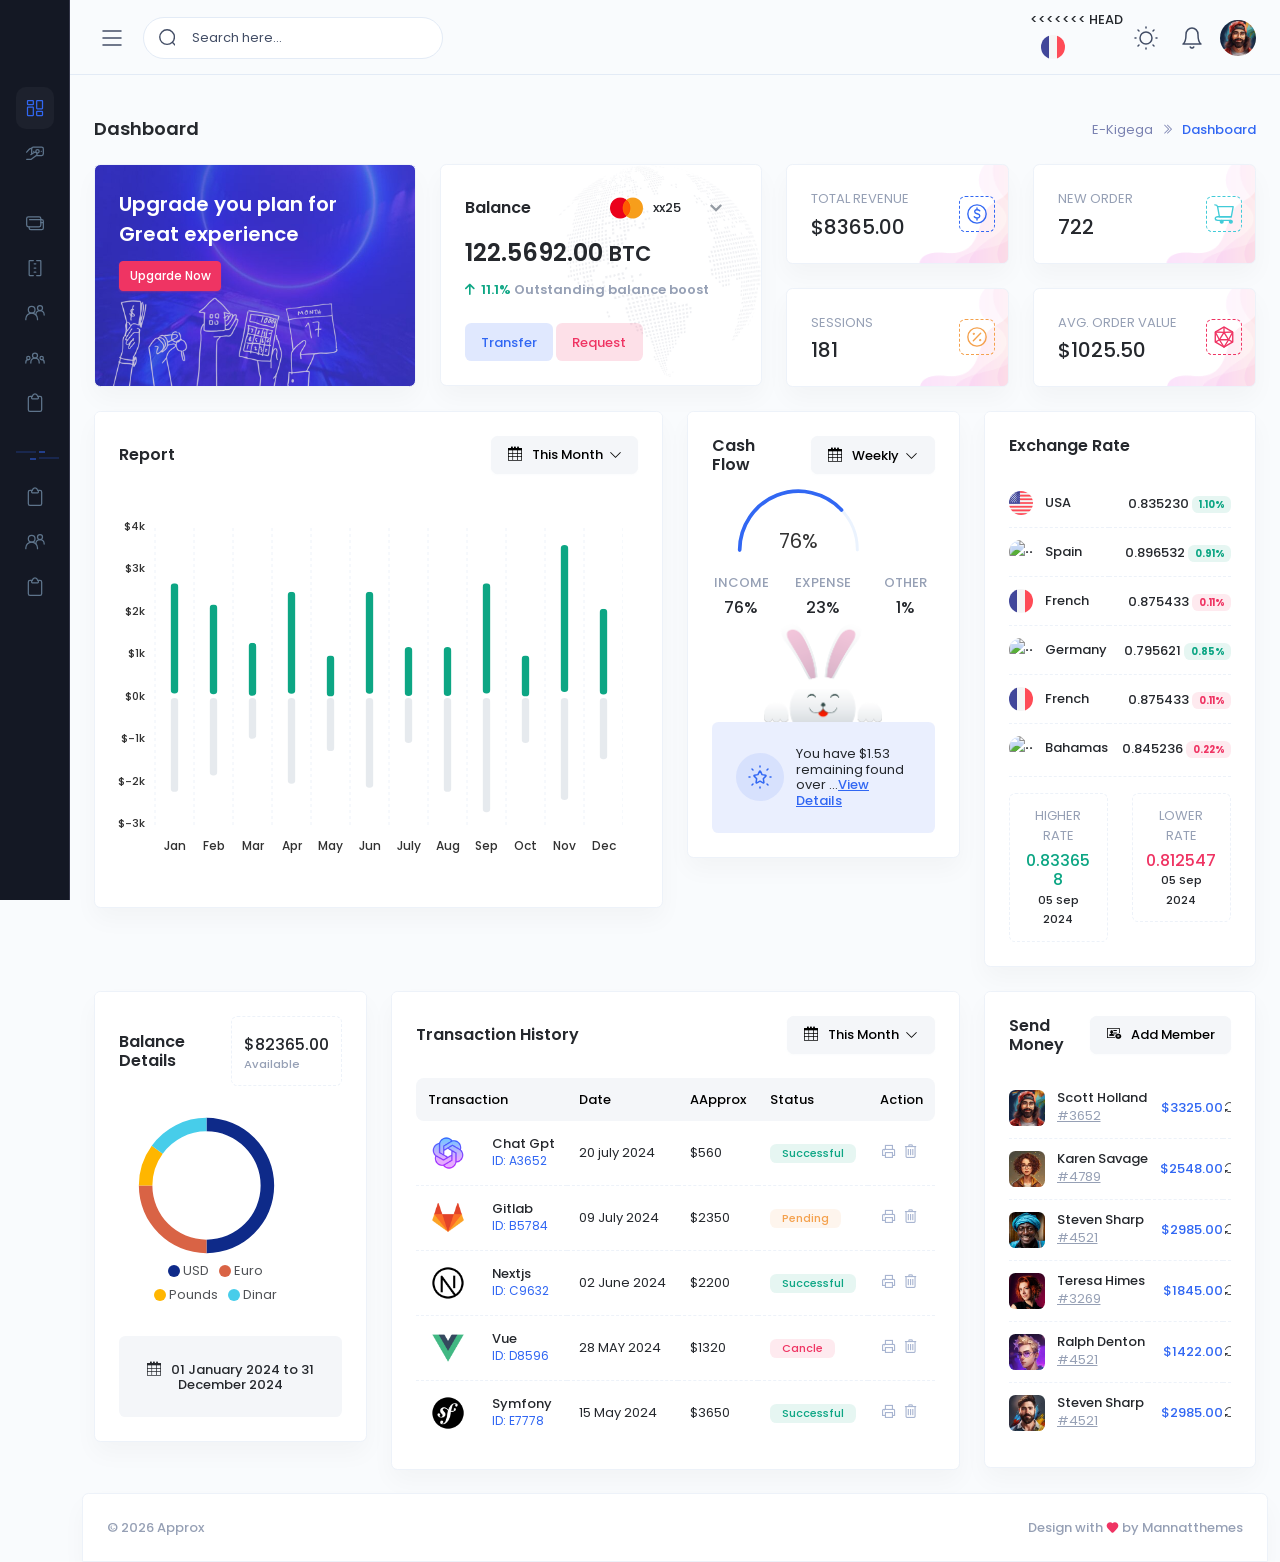
==== commit 4d758c43: "Merge branch 'main' of https://github.com/Mutimanwa/e-kigega-ui # Conflicts: #	template/index.html" ====
--- a/template/index.html
+++ b/template/index.html
@@ -9,8 +9,17 @@
     <meta content="" name="author" />
     <meta http-equiv="X-UA-Compatible" content="IE=edge" />
 
+<<<<<<< HEAD
     <!-- App favicon -->
     <link rel="shortcut icon" href="assets/images/logos/logo.png"/>
+=======
+            <!-- App favicon -->
+            <link rel="shortcut icon" href="assets/images/favicon.ico">
+            <!-- App css -->
+            <link href="assets/css/bootstrap.min.css" rel="stylesheet" type="text/css" />
+            <link href="assets/css/icons.min.css" rel="stylesheet" type="text/css" />
+            <link href="assets/css/app.min.css" rel="stylesheet" type="text/css" />
+>>>>>>> 332df7842a0da9d86c46a8f6f1b81703c9387120
 
     <!-- App css -->
     <link href="assets/css/bootstrap.min.css" rel="stylesheet" type="text/css" />
@@ -39,6 +48,7 @@
                 </ul>
                 <ul class="topbar-item list-unstyled d-inline-flex align-items-center mb-0">
                     <li class="dropdown">
+<<<<<<< HEAD
                         <a class="nav-link dropdown-toggle arrow-none nav-icon" data-bs-toggle="dropdown" href="#"
                             role="button" aria-haspopup="false" aria-expanded="false" data-bs-offset="0,19">
                             <img src="assets/images/flags/french_flag.jpg" alt="" class="thumb-sm rounded-circle" />
@@ -49,6 +59,15 @@
 
                             <a class="dropdown-item" href="#"><img src="assets/images/flags/burundi_flag.webp" alt=""
                                 height="15" class="me-2" />Kirundi</a>
+=======
+                        <a class="nav-link dropdown-toggle arrow-none nav-icon" data-bs-toggle="dropdown" href="#" role="button"
+                        aria-haspopup="false" aria-expanded="false" data-bs-offset="0,19">
+                        <img src="assets/images/flags/french_flag.jpg" alt="" class="thumb-sm rounded-circle">
+                        </a>
+                        <div class="dropdown-menu">
+                            <a class="dropdown-item" href="#"><img src="assets/images/flags/french_flag.jpg" alt="" height="15" class="me-2">Français</a>
+                            <a class="dropdown-item" href="#"><img src="assets/images/flags/burundi-flag.png" alt="" height="15" class="me-2">Kirundi</a>
+>>>>>>> 332df7842a0da9d86c46a8f6f1b81703c9387120
                         </div>
                     </li>
                     <!--end topbar-language-->
